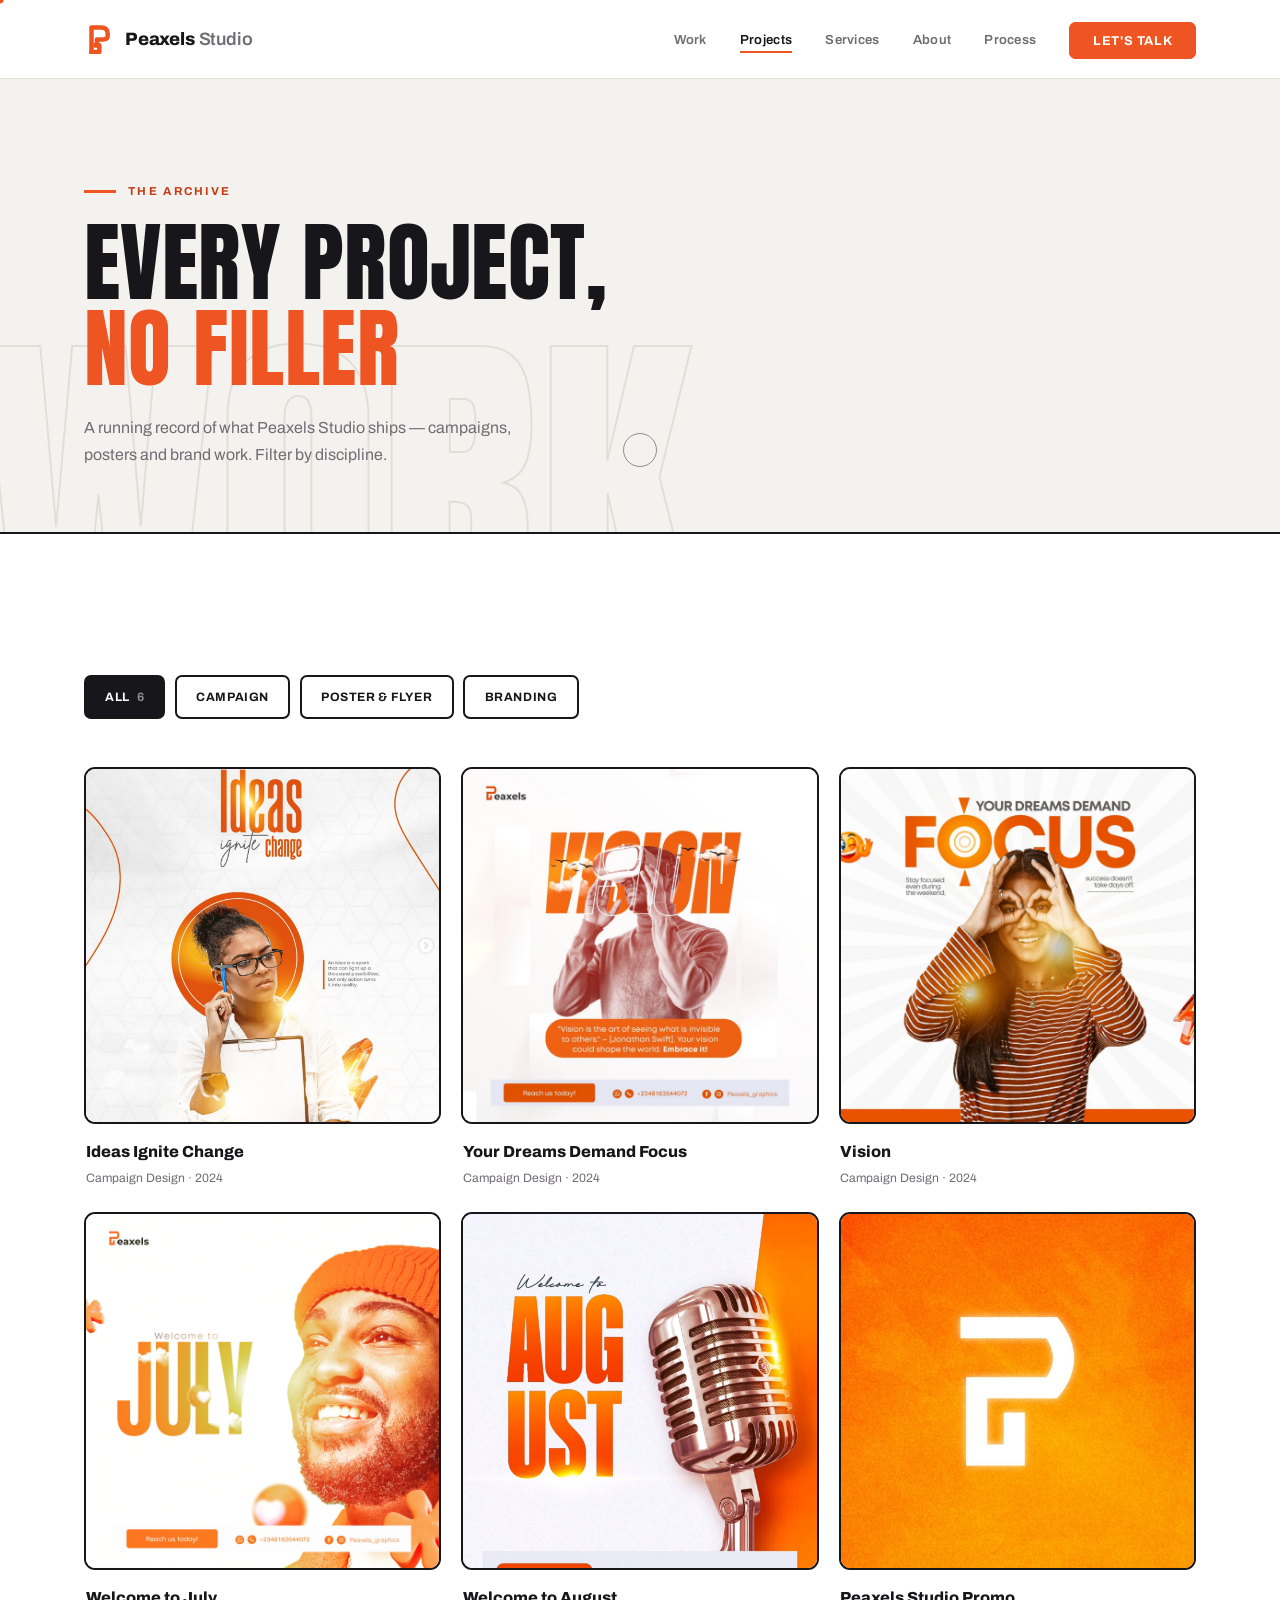
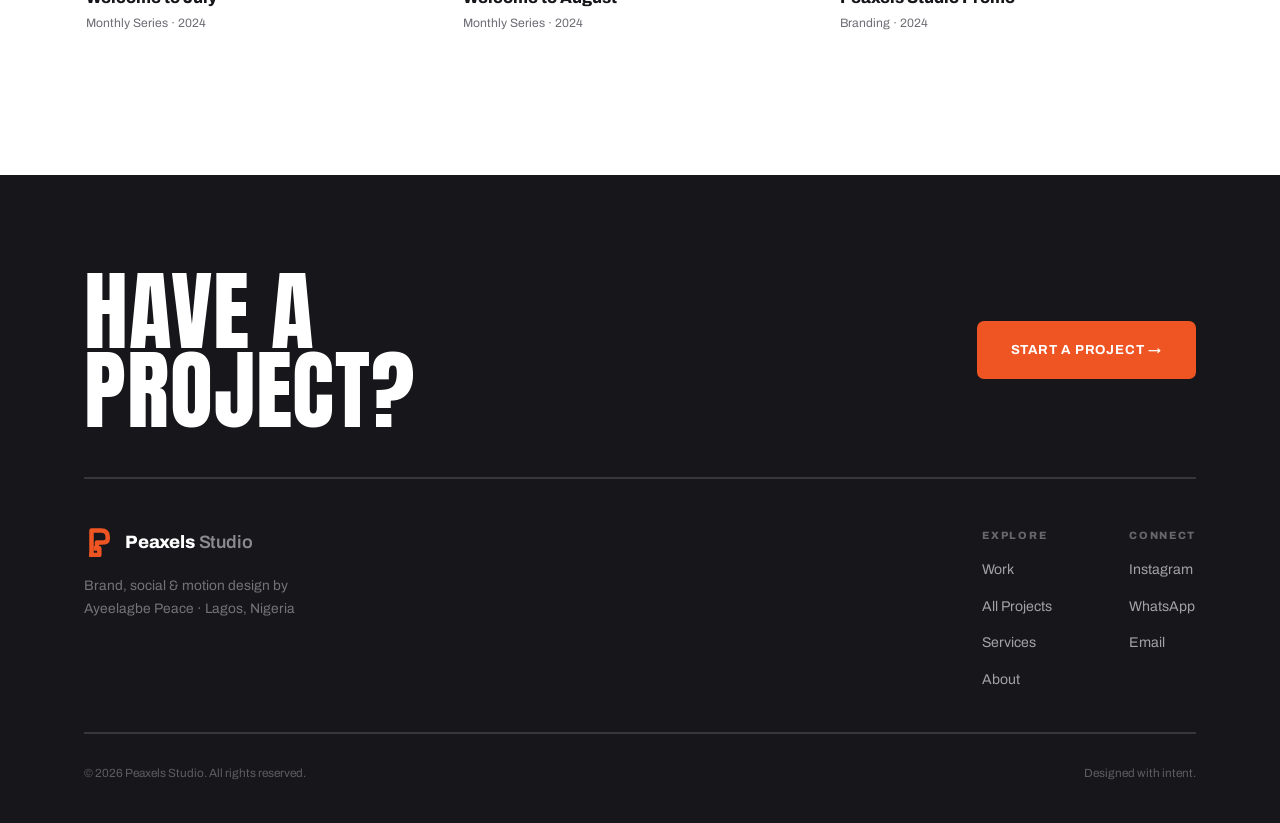
==== projects.html @ d7335223 "Remove Lumen, Monarch Barbers and Sable & Oak placeholder projects" ====
<!DOCTYPE html>
<html lang="en">
<head>
  <meta charset="UTF-8" />
  <meta name="viewport" content="width=device-width, initial-scale=1.0" />
  <title>Projects — Peaxels Studio</title>
  <meta name="description" content="The full project archive of Peaxels Studio — campaign design, posters and brand work by Ayeelagbe Peace." />
  <meta name="theme-color" content="#17161A" />
  <link rel="preconnect" href="https://fonts.googleapis.com" />
  <link rel="preconnect" href="https://fonts.gstatic.com" crossorigin />
  <link href="https://fonts.googleapis.com/css2?family=Anton&family=Archivo:wght@400;500;600;700;800;900&family=Caveat:wght@600;700&display=swap" rel="stylesheet" />
  <link rel="stylesheet" href="style.css" />
</head>
<body class="page-projects">

  <div class="cursor" id="cursor" aria-hidden="true"></div>
  <div class="cursor-ring" id="cursorRing" aria-hidden="true"></div>

  <a href="#archive" class="skip-link">Skip to content</a>

  <!-- NAV -->
  <nav class="nav solid" id="nav" role="navigation" aria-label="Main navigation">
    <div class="nav-inner">
      <a href="index.html" class="brand" aria-label="Peaxels Studio home">
        <svg class="brand-mark" viewBox="0 0 100 100" fill="none" stroke="currentColor" stroke-width="15" stroke-linecap="square" stroke-linejoin="round" aria-hidden="true">
          <path d="M25 93 L25 12 L57 12 Q79 12 79 33 L79 40 Q79 52 58 52 L43 52 L43 71"/>
          <path d="M25 93 L51 93 L51 71 L39 71"/>
        </svg>
        <span class="brand-word">Peaxels<span class="brand-word-dim">&nbsp;Studio</span></span>
      </a>
      <ul class="nav-links" role="list">
        <li><a href="index.html#work"     class="nav-link">Work</a></li>
        <li><a href="projects.html"       class="nav-link active">Projects</a></li>
        <li><a href="index.html#services" class="nav-link">Services</a></li>
        <li><a href="index.html#about"    class="nav-link">About</a></li>
        <li><a href="index.html#process"  class="nav-link">Process</a></li>
        <li><a href="index.html#contact"  class="nav-cta magnetic">Let's Talk</a></li>
      </ul>
      <button class="hamburger" id="navHamburger" aria-label="Toggle menu" aria-expanded="false">
        <span></span><span></span>
      </button>
    </div>
  </nav>

  <div class="mobile-menu" id="mobileMenu" aria-hidden="true">
    <ul role="list">
      <li><a href="index.html#work"     class="mob-link">Work</a></li>
      <li><a href="projects.html"       class="mob-link">Projects</a></li>
      <li><a href="index.html#services" class="mob-link">Services</a></li>
      <li><a href="index.html#about"    class="mob-link">About</a></li>
      <li><a href="index.html#process"  class="mob-link">Process</a></li>
      <li><a href="index.html#contact"  class="mob-link">Contact</a></li>
    </ul>
    <div class="mob-footer">
      <a href="https://instagram.com/peaxels_studio" target="_blank" rel="noopener">Instagram</a>
      <a href="https://wa.me/2348163544072" target="_blank" rel="noopener">WhatsApp</a>
      <a href="index.html#contact">Email</a>
    </div>
  </div>

  <!-- ARCHIVE HEADER -->
  <header class="arc-hero" id="archive">
    <span class="hero-watermark" aria-hidden="true">WORK</span>
    <div class="container">
      <p class="kicker reveal">The Archive</p>
      <h1 class="arc-title reveal" style="--d:.05s">Every project,<br /><span class="fill">no filler</span></h1>
      <p class="arc-lead reveal" style="--d:.12s">
        A running record of what Peaxels Studio ships — campaigns, posters and brand work.
        Filter by discipline.
      </p>
    </div>
  </header>

  <!-- FILTER + GRID -->
  <section class="section arc-section">
    <div class="container">
      <div class="filters" id="filters" role="tablist" aria-label="Filter projects">
        <button class="filter active" data-filter="all" role="tab" aria-selected="true">All <span class="fcount">6</span></button>
        <button class="filter" data-filter="campaign" role="tab" aria-selected="false">Campaign</button>
        <button class="filter" data-filter="poster" role="tab" aria-selected="false">Poster &amp; Flyer</button>
        <button class="filter" data-filter="branding" role="tab" aria-selected="false">Branding</button>
      </div>

      <div class="arc-grid" id="arcGrid">

        <article class="acard reveal" data-cat="campaign">
          <div class="acard-art">
            <img src="images/projects/ideas-ignite-change.png" alt="Ideas Ignite Change — campaign poster" loading="lazy" />
          </div>
          <div class="acard-meta"><h3>Ideas Ignite Change</h3><span>Campaign Design · 2024</span></div>
        </article>

        <article class="acard reveal" data-cat="campaign">
          <div class="acard-art">
            <img src="images/projects/focus.png" alt="Your Dreams Demand Focus — campaign poster" loading="lazy" />
          </div>
          <div class="acard-meta"><h3>Your Dreams Demand Focus</h3><span>Campaign Design · 2024</span></div>
        </article>

        <article class="acard reveal" data-cat="campaign">
          <div class="acard-art">
            <img src="images/projects/vision.png" alt="Vision — concept campaign poster" loading="lazy" />
          </div>
          <div class="acard-meta"><h3>Vision</h3><span>Campaign Design · 2024</span></div>
        </article>

        <article class="acard reveal" data-cat="poster">
          <div class="acard-art">
            <img src="images/projects/welcome-july.png" alt="Welcome to July — monthly series poster" loading="lazy" />
          </div>
          <div class="acard-meta"><h3>Welcome to July</h3><span>Monthly Series · 2024</span></div>
        </article>

        <article class="acard reveal" data-cat="poster">
          <div class="acard-art">
            <img src="images/projects/welcome-august.png" alt="Welcome to August — monthly series poster" loading="lazy" />
          </div>
          <div class="acard-meta"><h3>Welcome to August</h3><span>Monthly Series · 2024</span></div>
        </article>

        <article class="acard reveal" data-cat="branding">
          <div class="acard-art">
            <img src="images/projects/peaxels-promo.jpg" alt="Peaxels Studio brand promo graphic" loading="lazy" />
          </div>
          <div class="acard-meta"><h3>Peaxels Studio Promo</h3><span>Branding · 2024</span></div>
        </article>

      </div>

      <p class="arc-empty" id="arcEmpty" hidden>Nothing in this category yet — check back soon.</p>
    </div>
  </section>

  <!-- FOOTER -->
  <footer class="footer" role="contentinfo">
    <div class="container">
      <div class="footer-cta">
        <h2 class="footer-big">HAVE A<br />PROJECT?</h2>
        <a href="index.html#contact" class="btn-solid magnetic">Start a Project →</a>
      </div>
      <div class="footer-top">
        <div class="footer-brand">
          <a href="index.html" class="brand">
            <svg class="brand-mark" viewBox="0 0 100 100" fill="none" stroke="currentColor" stroke-width="15" stroke-linecap="square" stroke-linejoin="round" aria-hidden="true">
              <path d="M25 93 L25 12 L57 12 Q79 12 79 33 L79 40 Q79 52 58 52 L43 52 L43 71"/>
              <path d="M25 93 L51 93 L51 71 L39 71"/>
            </svg>
            <span class="brand-word">Peaxels<span class="brand-word-dim">&nbsp;Studio</span></span>
          </a>
          <p>Brand, social &amp; motion design by<br />Ayeelagbe Peace · Lagos, Nigeria</p>
        </div>
        <div class="footer-nav">
          <div class="fcol">
            <h4>Explore</h4>
            <a href="index.html#work">Work</a>
            <a href="projects.html">All Projects</a>
            <a href="index.html#services">Services</a>
            <a href="index.html#about">About</a>
          </div>
          <div class="fcol">
            <h4>Connect</h4>
            <a href="https://instagram.com/peaxels_studio" target="_blank" rel="noopener">Instagram</a>
            <a href="https://wa.me/2348163544072" target="_blank" rel="noopener">WhatsApp</a>
            <a href="mailto:hello@peaxels.studio">Email</a>
          </div>
        </div>
      </div>
      <div class="footer-bottom">
        <span>© <span id="yr">2025</span> Peaxels Studio. All rights reserved.</span>
        <span>Designed with intent.</span>
      </div>
    </div>
  </footer>

  <script src="script.js"></script>
</body>
</html>
---- style.css ----
/* ══════════════════════════════════════════════════════════
   PEAXELS STUDIO — Ayeelagbe Peace
   style.css · v3 — solid colour, zero gradients, poster energy
══════════════════════════════════════════════════════════ */

/* ── 1. TOKENS ─────────────────────────────────────────── */
:root {
  --paper:      #FFFFFF;
  --bone:       #F4F2EE;   /* warm off-white surface */
  --haze:       #E9E9F3;   /* cool pale grey, from the brand layouts */
  --line:       #E2DED7;
  --line-soft:  #EEEBE5;
  --smoke:      #6F6C74;
  --ink:        #17161A;    /* near-black */
  --ink-soft:   #2A2831;
  --paper-dim:  rgba(255,255,255,.62);

  --orange:      #EE5522;   /* primary brand */
  --orange-deep: #C63C12;   /* hover / pressed / text-on-white */
  --orange-tint: #FCE6DC;   /* solid pale tint, NOT a gradient */

  --sans:    'Archivo', system-ui, -apple-system, 'Segoe UI', sans-serif;
  --poster:  'Anton', 'Archivo', Impact, sans-serif;
  --script:  'Caveat', 'Archivo', cursive;

  --max-w:  1240px;
  --pad:    clamp(1.25rem, 5vw, 4rem);
  --nav-h:  78px;

  --r:     11px;   /* cards & panels */
  --r-sm:  7px;    /* buttons, inputs, chips */

  --ease:  cubic-bezier(.16,1,.3,1);
  --t:     .45s var(--ease);
}

/* ── 2. RESET ──────────────────────────────────────────── */
*, *::before, *::after { box-sizing: border-box; margin: 0; padding: 0; }

html {
  font-size: 16px;
  scroll-behavior: smooth;
  scroll-padding-top: var(--nav-h);
  -webkit-font-smoothing: antialiased;
  text-rendering: optimizeLegibility;
}

body {
  font-family: var(--sans);
  background: var(--paper);
  color: var(--ink);
  line-height: 1.7;
  overflow-x: hidden;
}
body.cursor-on { cursor: none; }

img { display: block; max-width: 100%; height: auto; }
a { color: inherit; text-decoration: none; }
ul, ol { list-style: none; }
button { background: none; border: none; font: inherit; color: inherit; cursor: pointer; }
body.cursor-on button, body.cursor-on a { cursor: none; }
::selection { background: var(--orange); color: #fff; }

.skip-link {
  position: fixed; top: -100px; left: 12px; z-index: 999;
  background: var(--ink); color: #fff; padding: .7rem 1.1rem;
  font-size: .8rem; font-weight: 600; border-radius: 4px;
}
.skip-link:focus { top: 12px; }

:focus-visible { outline: 2px solid var(--orange); outline-offset: 3px; }

/* ── 3. CURSOR ─────────────────────────────────────────── */
.cursor, .cursor-ring { display: none; }
body.cursor-on .cursor,
body.cursor-on .cursor-ring { display: block; }

.cursor {
  position: fixed; top: 0; left: 0;
  width: 7px; height: 7px;
  background: var(--orange);
  border-radius: 50%;
  pointer-events: none; z-index: 9999;
  transform: translate(-50%,-50%);
  transition: width .2s var(--ease), height .2s var(--ease);
}
.cursor-ring {
  position: fixed; top: 0; left: 0;
  width: 34px; height: 34px;
  border: 1.5px solid var(--ink);
  border-radius: 50%;
  pointer-events: none; z-index: 9998;
  transform: translate(-50%,-50%);
  opacity: .45;
  transition: width .35s var(--ease), height .35s var(--ease), border-color .3s, opacity .3s;
}
body.cursor-on:has(a:hover, button:hover, .magnetic:hover, .wcard:hover, .acard:hover) .cursor { width: 0; height: 0; }
body.cursor-on:has(a:hover, button:hover, .magnetic:hover, .wcard:hover, .acard:hover) .cursor-ring {
  width: 56px; height: 56px; border-color: var(--orange); opacity: 1;
}

/* ── 4. REVEAL ─────────────────────────────────────────── */
.reveal {
  opacity: 0;
  transform: translateY(30px);
  transition: opacity .7s var(--ease), transform .7s var(--ease);
  transition-delay: var(--d, 0s);
}
.reveal.visible { opacity: 1; transform: none; }

.reveal-line { display: block; overflow: hidden; }
.reveal-line > span {
  display: block;
  transform: translateY(105%);
  transition: transform .85s var(--ease);
  transition-delay: calc(var(--i,0) * .12s + .1s);
}
.reveal-line.visible > span { transform: none; }

@media (prefers-reduced-motion: reduce) {
  * { animation-duration: .001s !important; transition-duration: .001s !important; }
  .reveal { opacity: 1; transform: none; }
  .reveal-line > span { transform: none; }
}

/* ── 5. SHARED TYPE ────────────────────────────────────── */
.kicker {
  display: inline-flex; align-items: center; gap: 12px;
  font-size: .72rem; font-weight: 700;
  letter-spacing: .2em; text-transform: uppercase;
  color: var(--orange-deep);
  margin-bottom: 1.1rem;
}
.kicker::before {
  content: ''; width: 32px; height: 3px; background: var(--orange); flex-shrink: 0;
}

.section-title, .arc-title {
  font-family: var(--poster);
  font-weight: 400;
  font-size: clamp(2.4rem, 5.4vw, 4.1rem);
  line-height: .98;
  letter-spacing: .005em;
  text-transform: uppercase;
  color: var(--ink);
}
.section-title .fill, .arc-title .fill,
.hero-title .line-fill > span { color: var(--orange); }

/* ── 6. LAYOUT ─────────────────────────────────────────── */
.container { max-width: var(--max-w); margin: 0 auto; padding: 0 var(--pad); }
.section { padding: clamp(4.5rem, 11vw, 9rem) 0; }

.section-head {
  display: flex; justify-content: space-between; align-items: flex-end;
  gap: 2rem; margin-bottom: clamp(2.5rem, 5vw, 4rem);
}

/* ── 7. BUTTONS ────────────────────────────────────────── */
.btn-solid, .btn-line {
  display: inline-flex; align-items: center; gap: 10px;
  padding: 1rem 2rem;
  font-size: .82rem; font-weight: 700;
  letter-spacing: .06em; text-transform: uppercase;
  border: 2px solid var(--orange);
  border-radius: var(--r-sm);
  transition: background var(--t), color var(--t), border-color var(--t), transform .3s var(--ease);
  white-space: nowrap;
}
.btn-solid { background: var(--orange); color: #fff; }
.btn-solid:hover { background: var(--orange-deep); border-color: var(--orange-deep); transform: translateY(-3px); }
.btn-line { background: transparent; color: var(--ink); border-color: var(--ink); }
.btn-line:hover { background: var(--ink); color: #fff; transform: translateY(-3px); }
.btn-full { width: 100%; justify-content: center; }

/* ── 8. NAV ────────────────────────────────────────────── */
.nav {
  position: fixed; inset: 0 0 auto 0;
  height: var(--nav-h); z-index: 100;
  transition: background .35s, box-shadow .35s, transform .4s var(--ease);
}
.nav.solid { background: var(--paper); box-shadow: 0 1px 0 var(--line); }
.nav.hidden { transform: translateY(-100%); }

.nav-inner {
  display: flex; align-items: center; justify-content: space-between;
  height: 100%; max-width: var(--max-w); margin: 0 auto; padding: 0 var(--pad);
}

.brand { display: inline-flex; align-items: center; gap: 11px; color: var(--ink); }
.brand-mark { width: 30px; height: 30px; color: var(--orange); flex-shrink: 0; }
.brand-word {
  font-family: var(--sans); font-weight: 800;
  font-size: 1.12rem; letter-spacing: -.01em;
}
.brand-word-dim { color: var(--smoke); font-weight: 600; }

.nav-links { display: flex; align-items: center; gap: clamp(1.4rem, 2.6vw, 2.4rem); }
.nav-link {
  font-size: .82rem; font-weight: 600; letter-spacing: .02em;
  color: var(--smoke); position: relative; transition: color .3s;
}
.nav-link::after {
  content: ''; position: absolute; left: 0; bottom: -6px;
  width: 0; height: 2px; background: var(--orange); transition: width .35s var(--ease);
}
.nav-link:hover, .nav-link.active { color: var(--ink); }
.nav-link:hover::after, .nav-link.active::after { width: 100%; }

.nav-cta {
  padding: .62rem 1.35rem;
  background: var(--orange); color: #fff;
  font-size: .8rem; font-weight: 700; letter-spacing: .05em; text-transform: uppercase;
  border: 2px solid var(--orange); border-radius: var(--r-sm);
  transition: background .3s, transform .3s;
}
.nav-cta:hover { background: var(--orange-deep); border-color: var(--orange-deep); transform: translateY(-2px); }

.hamburger {
  display: none; flex-direction: column; gap: 6px;
  width: 34px; height: 34px; justify-content: center; align-items: flex-end;
}
.hamburger span { display: block; width: 26px; height: 2px; background: var(--ink); transition: transform .4s var(--ease), opacity .3s, width .3s; }
.hamburger.open span:first-child { transform: translateY(4px) rotate(45deg); }
.hamburger.open span:last-child  { transform: translateY(-4px) rotate(-45deg); }

/* ── 9. MOBILE MENU ────────────────────────────────────── */
.mobile-menu {
  position: fixed; inset: 0; z-index: 99;
  background: var(--ink); color: #fff;
  display: flex; flex-direction: column; justify-content: center;
  padding: var(--pad);
  transform: translateX(100%);
  transition: transform .5s var(--ease);
}
.mobile-menu.open { transform: none; }
.mob-link {
  display: block;
  font-family: var(--poster); text-transform: uppercase;
  font-size: clamp(2.2rem, 9vw, 3.6rem); line-height: 1.28;
  color: rgba(255,255,255,.82); transition: color .3s, padding-left .3s;
}
.mob-link:hover { color: var(--orange); padding-left: 12px; }
.mob-footer { margin-top: 2.5rem; display: flex; gap: 1.8rem; flex-wrap: wrap; }
.mob-footer a {
  font-size: .74rem; letter-spacing: .14em; text-transform: uppercase;
  color: rgba(255,255,255,.4); transition: color .3s;
}
.mob-footer a:hover { color: var(--orange); }

/* ── 10. HERO ──────────────────────────────────────────── */
.hero {
  position: relative;
  min-height: 100svh;
  display: grid; grid-template-columns: 1.05fr .95fr;
  align-items: center; gap: clamp(2rem, 5vw, 5rem);
  max-width: var(--max-w); margin: 0 auto;
  padding: calc(var(--nav-h) + 3rem) var(--pad) 4rem;
  overflow: hidden;
}
.hero-watermark {
  position: absolute; left: -.06em; bottom: -.22em;
  font-family: var(--poster); text-transform: uppercase;
  font-size: clamp(9rem, 26vw, 22rem); line-height: .8;
  color: transparent;
  -webkit-text-stroke: 2px var(--line);
  pointer-events: none; z-index: 0; user-select: none;
}
.hero-side {
  position: absolute; right: calc(var(--pad) * .35); top: 50%;
  writing-mode: vertical-rl;
  transform: translateY(-50%);
  font-size: .68rem; font-weight: 700; letter-spacing: .32em;
  color: var(--smoke); text-transform: uppercase;
  z-index: 2;
}
.hero-left { position: relative; z-index: 2; display: flex; flex-direction: column; gap: 1.5rem; }

.hero-hi {
  font-size: .82rem; font-weight: 700; letter-spacing: .16em; text-transform: uppercase;
  color: var(--smoke); display: flex; align-items: baseline; gap: 10px;
}
.hi-script {
  font-family: var(--script); font-size: 1.5rem; font-weight: 700;
  letter-spacing: 0; text-transform: none; color: var(--orange);
}

.hero-title {
  font-family: var(--poster); font-weight: 400;
  font-size: clamp(3rem, 8.4vw, 6.4rem);
  line-height: .92; letter-spacing: .01em; text-transform: uppercase;
  color: var(--ink);
}
.hero-title .line { display: block; }

.hero-desc {
  font-size: clamp(1rem, 1.4vw, 1.12rem);
  line-height: 1.7; color: var(--smoke); max-width: 430px;
}
.hero-desc strong { color: var(--ink); font-weight: 700; }

.hero-btns { display: flex; gap: 1rem; flex-wrap: wrap; }

.hero-stats {
  display: flex; align-items: center; gap: clamp(1.2rem, 3vw, 2.2rem);
  padding-top: 1.4rem; border-top: 2px solid var(--ink);
}
.hstat { display: flex; flex-direction: column; gap: 4px; }
.hstat strong {
  font-family: var(--poster); font-weight: 400;
  font-size: clamp(1.9rem, 3.4vw, 2.6rem); line-height: 1; color: var(--ink);
}
.hstat span { font-size: .72rem; font-weight: 600; letter-spacing: .04em; color: var(--smoke); text-transform: uppercase; }
.hstat-div { width: 2px; height: 40px; background: var(--line); }

.hero-right { position: relative; z-index: 2; display: flex; justify-content: center; }
.hero-photo-wrap { position: relative; width: min(430px, 100%); }
.hero-block {
  position: absolute; inset: -1.4rem -1.4rem auto auto;
  width: 78%; aspect-ratio: 1;
  background: var(--orange);
  border-radius: var(--r);
  z-index: 0;
}
.hero-photo {
  position: relative; z-index: 1;
  width: 100%; aspect-ratio: 4/5; object-fit: cover; object-position: center 15%;
  border: 2px solid var(--ink);
  border-radius: var(--r);
  filter: grayscale(100%) contrast(1.05);
  transition: filter .5s var(--ease);
}
.hero-photo-wrap:hover .hero-photo { filter: grayscale(0%); }
.hero-tag {
  position: absolute; z-index: 2; left: -1.6rem; bottom: 2.2rem;
  display: flex; align-items: center; gap: 9px;
  background: var(--paper); color: var(--ink);
  padding: .7rem 1.1rem; font-size: .78rem; font-weight: 700;
  border: 2px solid var(--ink); border-left: 5px solid var(--orange);
  border-radius: var(--r-sm);
}
.pulse-dot { width: 8px; height: 8px; border-radius: 50%; background: var(--orange); animation: pulse 2s ease-in-out infinite; }
@keyframes pulse {
  0%,100% { box-shadow: 0 0 0 0 rgba(238,85,34,.45); }
  50%     { box-shadow: 0 0 0 7px rgba(238,85,34,0); }
}
.hero-loc {
  position: absolute; z-index: 2; right: -1rem; top: 1.6rem;
  display: flex; gap: 6px;
  background: var(--ink); color: #fff;
  padding: .5rem .9rem; font-size: .64rem; font-weight: 800; letter-spacing: .18em;
  border-radius: var(--r-sm);
}
.hero-loc span { color: var(--orange); }

/* ── 11. MARQUEE ───────────────────────────────────────── */
.marquee {
  position: relative;
  background: var(--ink);
  border-block: 2px solid var(--orange);
  overflow: hidden;
}
.marquee-label {
  position: absolute; left: 0; top: 0; bottom: 0; z-index: 3;
  display: flex; align-items: center; gap: 9px;
  padding: 0 clamp(1rem, 3vw, 1.9rem);
  background: var(--orange); color: #fff;
  font-weight: 800; font-size: .68rem; letter-spacing: .24em; text-transform: uppercase;
  white-space: nowrap;
}
.marquee-label svg { width: 15px; height: 15px; }
.marquee-viewport { overflow: hidden; padding: clamp(1.35rem, 3.4vw, 2rem) 0; }
.marquee-track {
  display: inline-flex; align-items: center; gap: clamp(1.4rem, 3vw, 2.7rem);
  white-space: nowrap;
  font-family: var(--poster); text-transform: uppercase;
  font-size: clamp(1.4rem, 3.4vw, 2.35rem);
  letter-spacing: .03em; line-height: 1;
  color: #fff;
  animation: marquee 40s linear infinite;
  will-change: transform;
}
.marquee:hover .marquee-track { animation-play-state: paused; }
.mq-item { flex-shrink: 0; }
.mq-outline {
  color: transparent;
  -webkit-text-stroke: 1.4px rgba(255, 255, 255, .48);
}
.mq-star {
  flex-shrink: 0;
  width: .62em; height: .62em;
  color: var(--orange);
  animation: mq-spin 7s linear infinite;
}
.marquee:hover .mq-star { animation-play-state: paused; }
@keyframes mq-spin { to { transform: rotate(1turn); } }
@keyframes marquee { from { transform: translateX(0); } to { transform: translateX(-50%); } }
@media (max-width: 680px) {
  .marquee-label { display: none; }
}
@media (prefers-reduced-motion: reduce) {
  .marquee-track, .mq-star { animation: none; }
}

/* ── 12. WORK ──────────────────────────────────────────── */
.work { background: var(--bone); }

.work-grid {
  display: grid; grid-template-columns: repeat(3, 1fr); gap: 1.25rem;
}
.wcard { position: relative; cursor: pointer; }
.wcard-wide { grid-column: span 2; }

.wcard-art, .acard-art {
  position: relative; overflow: hidden;
  aspect-ratio: 1/1;
  border: 2px solid var(--ink);
  border-radius: var(--r);
  display: flex; flex-direction: column; align-items: center; justify-content: center;
  gap: .5rem; text-align: center; padding: 1.5rem;
  transition: transform .6s var(--ease);
}
.wcard-art > img, .acard-art > img {
  position: absolute; inset: 0;
  width: 100%; height: 100%;
  object-fit: cover; object-position: center;
  padding: 0;
}
.wcard:hover .wcard-art { transform: scale(1.015); }

.wcard-veil {
  position: absolute; inset: 0; z-index: 3;
  background: var(--ink);
  border-radius: var(--r);
  display: flex; flex-direction: column; justify-content: flex-end;
  padding: 2rem;
  opacity: 0; transition: opacity .4s var(--ease);
}
.wcard:hover .wcard-veil { opacity: 1; }
.wcard-veil > * { transform: translateY(14px); transition: transform .4s var(--ease); }
.wcard:hover .wcard-veil > * { transform: none; }
.wcard-tag { font-size: .64rem; font-weight: 800; letter-spacing: .16em; text-transform: uppercase; color: var(--orange); margin-bottom: .5rem; }
.wcard-veil h3 { font-family: var(--poster); font-weight: 400; font-size: 1.7rem; text-transform: uppercase; color: #fff; margin-bottom: .4rem; }
.wcard-veil p { font-size: .86rem; color: rgba(255,255,255,.62); margin-bottom: 1.1rem; max-width: 34ch; }
.wcard-cta { font-size: .78rem; font-weight: 700; letter-spacing: .05em; text-transform: uppercase; color: var(--orange); }

.wcard-meta { padding: 1rem .1rem 0; }
.wcard-meta h3 { font-family: var(--sans); font-weight: 800; font-size: 1.02rem; }
.wcard-meta span { display: block; margin-top: 2px; font-size: .78rem; color: var(--smoke); }

/* ── Poster-art compositions (all solid fills) ─────────── */
.pa-kick { font-size: .62rem; font-weight: 800; letter-spacing: .22em; text-transform: uppercase; color: var(--orange); }
.pa-word {
  font-family: var(--poster); font-weight: 400; text-transform: uppercase;
  font-size: clamp(2.6rem, 7vw, 5rem); line-height: .9; letter-spacing: .02em; color: var(--ink);
}
.pa-word.sm { font-size: clamp(2.2rem, 6vw, 4rem); }
.pa-word.big { font-size: clamp(3rem, 8vw, 5.6rem); }
.pa-rule { width: 64px; height: 4px; background: var(--orange); }
.pa-rule.light { background: #fff; }
.pa-sub { font-size: .6rem; font-weight: 700; letter-spacing: .3em; text-transform: uppercase; color: var(--smoke); }
.pa-sub.light { color: rgba(255,255,255,.66); }
.pa-mono { font-family: var(--poster); font-size: clamp(3.4rem, 9vw, 6rem); line-height: .85; color: var(--orange); }
.pa-mono.light { color: #fff; }
.pa-wordmark { font-family: var(--sans); font-weight: 800; font-size: clamp(1.1rem,2.6vw,1.6rem); letter-spacing: .42em; color: var(--ink); }
.pa-wordmark.light { color: #fff; }
.pa-script { font-family: var(--script); font-weight: 700; font-size: 1.7rem; color: var(--orange); }

.pa-1  { background: var(--haze); }
.pa-2  { background: var(--bone); }
.pa-3  { background: var(--ink); }
.pa-3 .pa-word.sm { color: #fff; }
.pa-4  { background: var(--orange); }
.pa-4 .pa-word { color: #fff; }
.pa-4 .pa-kick { color: var(--ink); }
.pa-5  { background: var(--paper); }
.pa-6  { background: var(--ink); }
.pa-7  { background: var(--orange); }
.pa-7 .pa-word.big { color: #fff; }
.pa-8  { background: var(--haze); }
.pa-9  { background: var(--ink); }
.pa-9 .pa-word.sm { color: #fff; }
.pa-10 { background: var(--orange); }
.pa-11 { background: var(--ink); }
.pa-11 .pa-word { color: #fff; }
.pa-12 { background: var(--bone); }

/* ── 13. SERVICES — capabilities index ─────────────────── */
.services { background: var(--paper); }
.svc-list { border-top: 2px solid var(--ink); }

.svc-row {
  position: relative;
  display: grid;
  grid-template-columns: 3.5rem minmax(0, 1.15fr) minmax(0, 1fr) 2.4rem;
  align-items: center;
  column-gap: clamp(1rem, 3vw, 2.5rem); row-gap: .5rem;
  padding: clamp(1.6rem, 3.4vw, 2.6rem) clamp(.75rem, 2vw, 1.4rem);
  border-bottom: 2px solid var(--ink);
  border-radius: var(--r-sm);
  color: var(--ink);
  transition: background .4s var(--ease), color .4s var(--ease), padding-left .4s var(--ease);
}
.svc-row:hover { background: var(--ink); color: #fff; padding-left: clamp(1.4rem, 3vw, 2.4rem); }

.svc-row-num {
  font-family: var(--poster); font-size: 1.05rem;
  color: var(--smoke); transition: color .4s;
}
.svc-row:hover .svc-row-num { color: var(--orange); }

.svc-row-name {
  font-family: var(--poster); font-weight: 400; text-transform: uppercase;
  font-size: clamp(1.5rem, 3.6vw, 2.5rem); line-height: 1; letter-spacing: .01em;
  transition: color .4s;
}
.svc-row:hover .svc-row-name { color: var(--orange); }

.svc-row-desc { font-size: .9rem; line-height: 1.6; color: var(--smoke); transition: color .4s; }
.svc-row:hover .svc-row-desc { color: rgba(255,255,255,.7); }

.svc-row-tags {
  grid-column: 2 / 4;
  font-size: .68rem; font-weight: 700; letter-spacing: .12em; text-transform: uppercase;
  color: var(--orange-deep); transition: color .4s;
}
.svc-row:hover .svc-row-tags { color: var(--orange); }

.svc-row-arw {
  width: 22px; height: 22px; justify-self: end;
  grid-column: 4; grid-row: 1 / 3;
  color: var(--line);
  transition: color .4s var(--ease), transform .4s var(--ease);
}
.svc-row:hover .svc-row-arw { color: #fff; transform: translate(4px, -4px); }

/* ── 14. ABOUT ─────────────────────────────────────────── */
.about { background: var(--haze); }
.about-grid { display: grid; grid-template-columns: .85fr 1.15fr; gap: clamp(2.5rem, 6vw, 6rem); align-items: center; }
.about-media { position: relative; width: min(420px, 100%); }
.about-frame { position: relative; z-index: 1; border: 2px solid var(--ink); border-radius: var(--r); overflow: hidden; }
.about-frame img { width: 100%; aspect-ratio: 4/5; object-fit: cover; object-position: center 15%; filter: grayscale(100%); transition: filter .5s var(--ease); }
.about-media:hover .about-frame img { filter: grayscale(0%); }
.about-block { position: absolute; z-index: 0; inset: auto auto -1.4rem -1.4rem; width: 62%; aspect-ratio: 1; background: var(--orange); border-radius: var(--r); transition: transform .5s var(--ease); }
.about-media:hover .about-block { transform: translate(-10px, 10px); }

.about-text { display: flex; flex-direction: column; gap: 1.4rem; }
.about-body { display: flex; flex-direction: column; gap: 1rem; }
.about-body p { font-size: 1rem; color: var(--ink-soft); }
.about-body strong { font-weight: 800; }
.tools { display: flex; flex-wrap: wrap; gap: .5rem; }
.tools span {
  font-size: .76rem; font-weight: 700; letter-spacing: .04em;
  padding: .4rem .9rem; border: 2px solid var(--ink); border-radius: var(--r-sm); color: var(--ink);
  transition: background .3s, color .3s;
}
.tools span:hover { background: var(--ink); color: #fff; }

/* ── 15. PROCESS — progress track ─────────────────────── */
.process { background: var(--ink); color: #fff; }
.process .kicker { color: var(--orange); }
.process .section-title { color: #fff; }

.proc-flow {
  display: grid; grid-template-columns: repeat(4, 1fr);
  gap: clamp(1.5rem, 3vw, 2.75rem);
  margin-top: clamp(3rem, 6vw, 5rem);
}
.proc-node {
  position: relative;
  padding-top: 2.6rem;
  border-top: 3px solid rgba(255, 255, 255, .16);
  transition: border-color .4s var(--ease);
}
.proc-node::before {
  content: '';
  position: absolute; top: -8px; left: 0;
  width: 14px; height: 14px;
  background: rgba(255, 255, 255, .3);
  border-radius: 50%;
  transition: background .4s var(--ease), transform .4s var(--ease);
}
.proc-node:hover { border-top-color: var(--orange); }
.proc-node:hover::before { background: var(--orange); transform: scale(1.25); }

.proc-node-num {
  display: block;
  font-family: var(--poster); font-weight: 400;
  font-size: clamp(2.8rem, 6vw, 4.6rem); line-height: 1;
  color: transparent;
  -webkit-text-stroke: 2px rgba(255, 255, 255, .28);
  margin-bottom: 1.1rem;
  transition: -webkit-text-stroke-color .4s var(--ease);
}
.proc-node:hover .proc-node-num { -webkit-text-stroke-color: var(--orange); }

.proc-node h3 { font-family: var(--sans); font-weight: 800; font-size: 1.22rem; margin-bottom: .6rem; }
.proc-node p { font-size: .86rem; line-height: 1.65; color: rgba(255, 255, 255, .5); }

/* ── 16. TESTIMONIALS — chat wall ─────────────────────── */
.testi { background: var(--bone); }

.testi-wall {
  display: grid;
  grid-template-columns: repeat(4, 1fr);
  gap: clamp(1rem, 2vw, 1.5rem);
  margin-top: clamp(2.5rem, 5vw, 3.5rem);
}
.bubble {
  display: flex; flex-direction: column;
  background: var(--paper);
  border: 2px solid var(--ink);
  border-radius: var(--r) var(--r) var(--r) 4px;
  padding: clamp(1.25rem, 2.4vw, 1.7rem);
  transition: transform .4s var(--ease), border-color .4s;
}
.bubble:nth-child(even) { border-radius: var(--r) var(--r) 4px var(--r); }

.bubble p {
  flex: 1;
  font-size: .95rem; line-height: 1.55; color: var(--ink);
}
.bubble p::before { content: '“'; color: var(--orange); }
.bubble p::after  { content: '”'; color: var(--orange); }

.bubble figcaption {
  display: flex; align-items: center; gap: .7rem;
  margin-top: 1.3rem; padding-top: 1rem;
  border-top: 2px solid var(--line);
}
.bubble-av {
  flex-shrink: 0;
  width: 40px; height: 40px;
  display: grid; place-items: center;
  background: var(--ink); color: #fff;
  border-radius: var(--r-sm);
  font-weight: 800; font-size: .78rem; letter-spacing: .03em;
}
.bubble-id { display: flex; flex-direction: column; gap: 1px; min-width: 0; }
.bubble-id strong { font-weight: 800; font-size: .88rem; color: var(--ink); }
.bubble-id span { font-size: .74rem; color: var(--smoke); }

.bubble:hover { transform: translateY(-10px) rotate(-1.6deg); border-color: var(--orange); }
.bubble:nth-child(even):hover { transform: translateY(-10px) rotate(1.6deg); }
.bubble:nth-child(3n):hover { transform: translateY(-10px) rotate(1.1deg) translateX(5px); }

/* ── 17. CONTACT ───────────────────────────────────────── */
.contact { background: var(--bone); }
.contact-grid { display: grid; grid-template-columns: 1fr 1.1fr; gap: clamp(2.5rem, 6vw, 6rem); align-items: start; }
.contact-left { display: flex; flex-direction: column; gap: 1.5rem; }
.contact-sub { font-size: 1rem; color: var(--smoke); }
.cinfo { display: flex; flex-direction: column; border-top: 2px solid var(--ink); }
.cinfo-row {
  display: flex; flex-direction: column; gap: 3px;
  padding: 1rem 0; border-bottom: 2px solid var(--line);
  transition: padding-left .3s var(--ease);
}
a.cinfo-row:hover { padding-left: 12px; }
.cinfo-label { font-size: .66rem; font-weight: 800; letter-spacing: .14em; text-transform: uppercase; color: var(--orange-deep); }
.cinfo-row span:not(.cinfo-label) { font-size: .98rem; color: var(--ink); font-weight: 600; }

.contact-right { background: var(--paper); border: 2px solid var(--ink); border-radius: var(--r); padding: clamp(1.8rem, 4vw, 2.8rem); }
.cform { display: flex; flex-direction: column; gap: 1.1rem; }
.cfg { position: relative; }
.cinput {
  width: 100%; background: var(--bone);
  border: 2px solid var(--line); border-radius: var(--r-sm);
  padding: 1.5rem 1rem .55rem;
  font-family: var(--sans); font-size: .95rem; color: var(--ink);
  outline: none; appearance: none;
  transition: border-color .3s;
}
.cinput:focus { border-color: var(--orange); }
.cfg label {
  position: absolute; left: 1rem; top: 50%; transform: translateY(-50%);
  font-size: .9rem; color: var(--smoke); pointer-events: none;
  transition: top .22s var(--ease), font-size .22s, color .22s;
}
.cinput:focus ~ label,
.cinput:not(:placeholder-shown) ~ label,
.lbl-up {
  top: .5rem; transform: none;
  font-size: .62rem; font-weight: 800; letter-spacing: .1em; text-transform: uppercase;
  color: var(--orange-deep);
}
.ctarea { min-height: 130px; resize: vertical; padding-top: 1.6rem; }
.ctarea ~ label { top: 1.4rem; transform: none; }
.ctarea:focus ~ label, .ctarea:not(:placeholder-shown) ~ label { top: .5rem; }
.cselect { cursor: pointer; padding-top: 1.6rem; }
.form-msg { font-size: .86rem; font-weight: 600; color: var(--orange-deep); text-align: center; min-height: 1.2em; }

/* ── 18. FOOTER ────────────────────────────────────────── */
.footer { background: var(--ink); color: #fff; padding: clamp(3.5rem, 8vw, 6rem) 0 2.5rem; }
.footer-cta {
  display: flex; justify-content: space-between; align-items: center; gap: 2rem; flex-wrap: wrap;
  padding-bottom: 3rem; margin-bottom: 3rem; border-bottom: 2px solid rgba(255,255,255,.14);
}
.footer-big {
  font-family: var(--poster); font-weight: 400; text-transform: uppercase;
  font-size: clamp(2.6rem, 8vw, 5.5rem); line-height: .9; letter-spacing: .01em;
}
.footer-top { display: flex; justify-content: space-between; gap: 3rem; flex-wrap: wrap; padding-bottom: 2.5rem; border-bottom: 2px solid rgba(255,255,255,.14); margin-bottom: 1.8rem; }
.footer-brand { display: flex; flex-direction: column; gap: 1rem; }
.footer-brand .brand { color: #fff; }
.footer-brand .brand-word-dim { color: rgba(255,255,255,.5); }
.footer-brand p { font-size: .86rem; color: rgba(255,255,255,.4); }
.footer-nav { display: flex; gap: clamp(2rem, 6vw, 5rem); }
.fcol { display: flex; flex-direction: column; gap: .8rem; }
.fcol h4 { font-size: .66rem; font-weight: 800; letter-spacing: .16em; text-transform: uppercase; color: rgba(255,255,255,.35); }
.fcol a { font-size: .88rem; color: rgba(255,255,255,.6); transition: color .3s; }
.fcol a:hover { color: var(--orange); }
.footer-bottom { display: flex; justify-content: space-between; flex-wrap: wrap; gap: .5rem; font-size: .74rem; color: rgba(255,255,255,.3); }

/* ── 19. PROJECTS PAGE ─────────────────────────────────── */
.arc-hero {
  position: relative; overflow: hidden;
  padding: calc(var(--nav-h) + clamp(3rem, 8vw, 6rem)) 0 clamp(2.5rem, 6vw, 4rem);
  background: var(--bone);
  border-bottom: 2px solid var(--ink);
}
.arc-hero .hero-watermark { bottom: -.28em; }
.arc-hero .container { position: relative; z-index: 2; }
.arc-title { font-size: clamp(2.6rem, 8vw, 5.5rem); }
.arc-lead { margin-top: 1.4rem; max-width: 480px; font-size: 1rem; color: var(--smoke); }

.arc-section { background: var(--paper); }
.filters { display: flex; flex-wrap: wrap; gap: .6rem; margin-bottom: clamp(2rem, 4vw, 3rem); }
.filter {
  padding: .6rem 1.2rem;
  font-size: .76rem; font-weight: 700; letter-spacing: .05em; text-transform: uppercase;
  border: 2px solid var(--ink); border-radius: var(--r-sm); color: var(--ink);
  transition: background .3s, color .3s;
}
.filter:hover { background: var(--bone); }
.filter.active { background: var(--ink); color: #fff; }
.fcount { opacity: .5; margin-left: 4px; }

.arc-grid { display: grid; grid-template-columns: repeat(3, 1fr); gap: 1.5rem 1.25rem; }
.acard { cursor: pointer; transition: opacity .4s var(--ease), transform .4s var(--ease); }
.acard.hide { display: none; }
.acard.fade { opacity: 0; transform: translateY(12px); }
.acard-art { aspect-ratio: 1/1; transition: transform .5s var(--ease); }
.acard:hover .acard-art { transform: translateY(-6px); }
.acard-meta { padding: .9rem .1rem 0; }
.acard-meta h3 { font-family: var(--sans); font-weight: 800; font-size: 1rem; }
.acard-meta span { display: block; margin-top: 2px; font-size: .76rem; color: var(--smoke); }
.arc-empty { text-align: center; padding: 4rem 0; color: var(--smoke); font-weight: 600; }

/* ── 20. RESPONSIVE ────────────────────────────────────── */
@media (max-width: 1080px) {
  .hero { grid-template-columns: 1fr; min-height: auto; gap: 3rem; padding-top: calc(var(--nav-h) + 2.5rem); }
  .hero-right { order: -1; justify-content: flex-start; }
  .hero-side { display: none; }
  .hero-photo-wrap { width: min(380px, 100%); }
  .about-grid { grid-template-columns: 1fr; }
  .about-media { width: min(400px, 100%); }
  .proc-flow { grid-template-columns: repeat(2, 1fr); }
  .testi-wall { grid-template-columns: repeat(2, 1fr); }
  .contact-grid { grid-template-columns: 1fr; }
  .work-grid { grid-template-columns: repeat(2, 1fr); }
  .wcard-wide { grid-column: span 2; }
  .arc-grid { grid-template-columns: repeat(2, 1fr); }
}

@media (max-width: 860px) {
  .svc-row {
    grid-template-columns: 2.75rem 1fr 1.75rem;
    row-gap: .65rem;
  }
  .svc-row-name { grid-column: 2; }
  .svc-row-desc { grid-column: 2 / 4; }
  .svc-row-tags { grid-column: 2 / 4; }
  .svc-row-arw { grid-column: 3; grid-row: 1 / 4; }
}

@media (max-width: 760px) {
  :root { --nav-h: 64px; }
  .nav-links { display: none; }
  .hamburger { display: flex; }
  .hero-title { font-size: clamp(2.8rem, 13vw, 4.5rem); }
  .hero-watermark { font-size: 40vw; }
  .hero-tag { left: 0; }
  .work-grid { grid-template-columns: 1fr; }
  .wcard-wide { grid-column: span 1; }
  .wcard-art, .wcard-wide .wcard-art { aspect-ratio: 1/1; }
  .proc-flow { grid-template-columns: 1fr; gap: 0; }
  .proc-node { padding: 0 0 2.4rem 1.75rem; border-top: none; border-left: 3px solid rgba(255,255,255,.16); }
  .proc-node:last-child { padding-bottom: 0; }
  .proc-node::before { top: 0; left: -8px; }
  .proc-node:hover { border-top-color: transparent; border-left-color: var(--orange); }
  .testi-wall { grid-template-columns: 1fr; }
  .bubble:hover, .bubble:nth-child(even):hover, .bubble:nth-child(3n):hover { transform: translateY(-6px); }
  .arc-grid { grid-template-columns: 1fr; }
  .section-head { flex-direction: column; align-items: flex-start; gap: 1.5rem; }
  .footer-bottom { flex-direction: column; text-align: center; }
}

@media (max-width: 480px) {
  .hero-btns { flex-direction: column; }
  .hero-btns a { width: 100%; justify-content: center; }
  .hero-stats { gap: 1rem; }
  .hstat-div { height: 32px; }
}

/* ── 21. SCROLLBAR ─────────────────────────────────────── */
::-webkit-scrollbar { width: 6px; }
::-webkit-scrollbar-track { background: var(--bone); }
::-webkit-scrollbar-thumb { background: var(--ink); }
::-webkit-scrollbar-thumb:hover { background: var(--orange); }
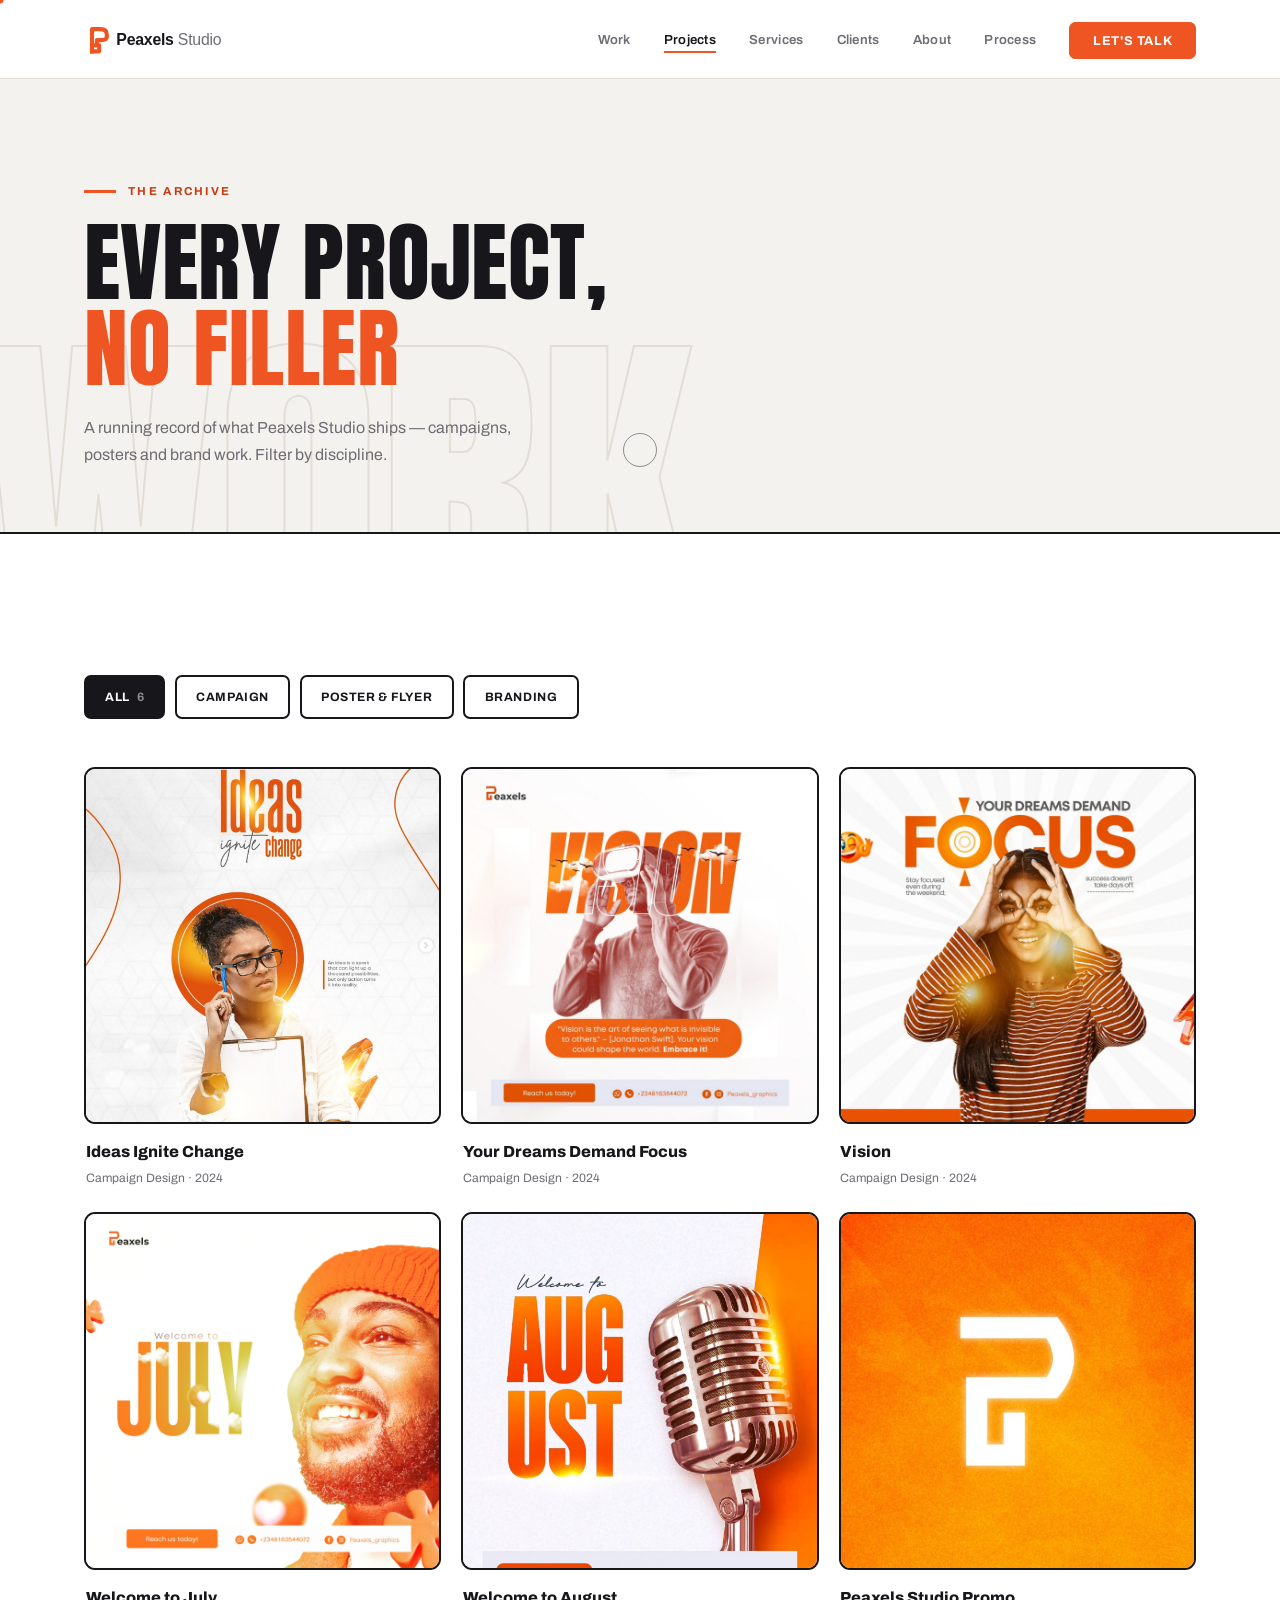
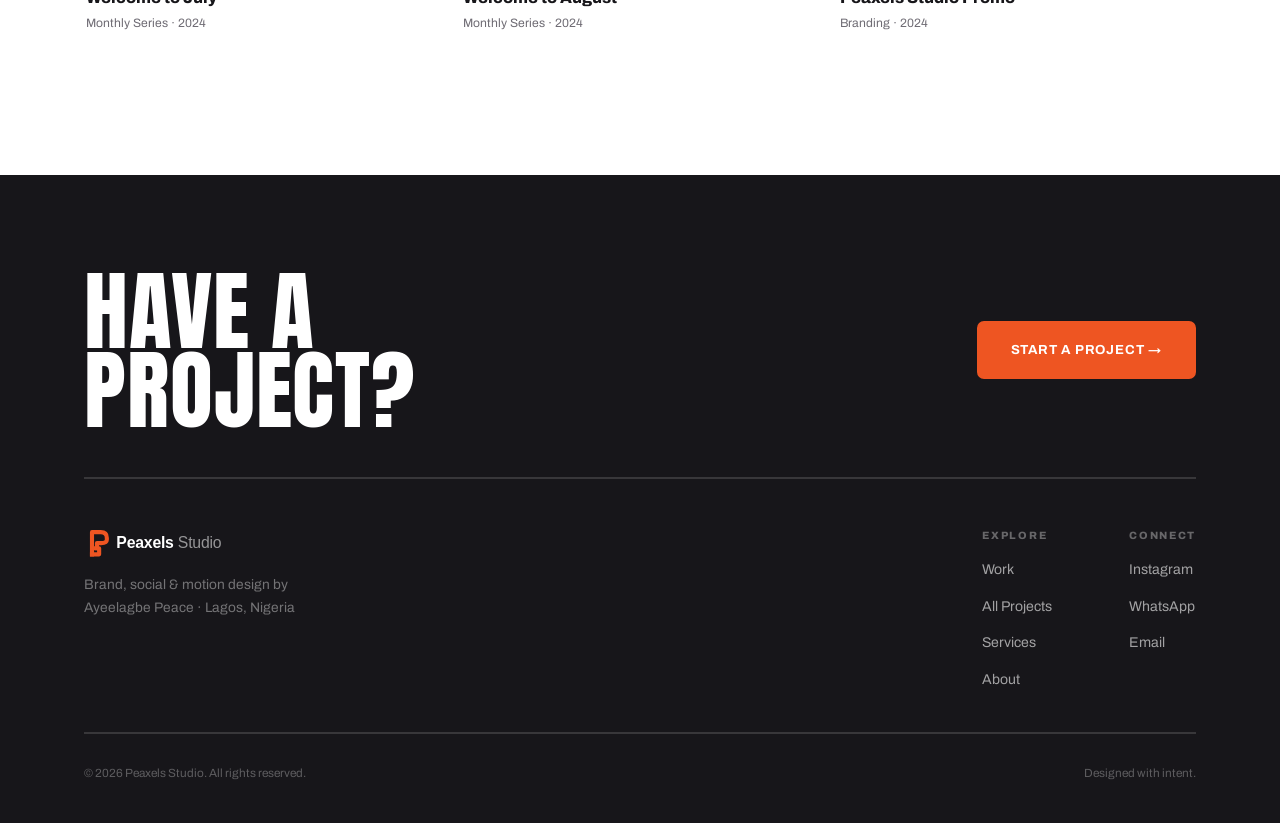
==== commit 8ae17df8: "Swap in Peaxels wordmark logo; rebuild Clients as animated brand wall" ====
--- a/projects.html
+++ b/projects.html
@@ -22,16 +22,13 @@
   <nav class="nav solid" id="nav" role="navigation" aria-label="Main navigation">
     <div class="nav-inner">
       <a href="index.html" class="brand" aria-label="Peaxels Studio home">
-        <svg class="brand-mark" viewBox="0 0 100 100" fill="none" stroke="currentColor" stroke-width="15" stroke-linecap="square" stroke-linejoin="round" aria-hidden="true">
-          <path d="M25 93 L25 12 L57 12 Q79 12 79 33 L79 40 Q79 52 58 52 L43 52 L43 71"/>
-          <path d="M25 93 L51 93 L51 71 L39 71"/>
-        </svg>
-        <span class="brand-word">Peaxels<span class="brand-word-dim">&nbsp;Studio</span></span>
+        <img src="images/peaxels-logo.svg" alt="Peaxels Studio" class="brand-logo" width="156" height="34" />
       </a>
       <ul class="nav-links" role="list">
         <li><a href="index.html#work"     class="nav-link">Work</a></li>
         <li><a href="projects.html"       class="nav-link active">Projects</a></li>
         <li><a href="index.html#services" class="nav-link">Services</a></li>
+        <li><a href="index.html#clients"  class="nav-link">Clients</a></li>
         <li><a href="index.html#about"    class="nav-link">About</a></li>
         <li><a href="index.html#process"  class="nav-link">Process</a></li>
         <li><a href="index.html#contact"  class="nav-cta magnetic">Let's Talk</a></li>
@@ -47,6 +44,7 @@
       <li><a href="index.html#work"     class="mob-link">Work</a></li>
       <li><a href="projects.html"       class="mob-link">Projects</a></li>
       <li><a href="index.html#services" class="mob-link">Services</a></li>
+      <li><a href="index.html#clients"  class="mob-link">Clients</a></li>
       <li><a href="index.html#about"    class="mob-link">About</a></li>
       <li><a href="index.html#process"  class="mob-link">Process</a></li>
       <li><a href="index.html#contact"  class="mob-link">Contact</a></li>
@@ -141,11 +139,7 @@
       <div class="footer-top">
         <div class="footer-brand">
           <a href="index.html" class="brand">
-            <svg class="brand-mark" viewBox="0 0 100 100" fill="none" stroke="currentColor" stroke-width="15" stroke-linecap="square" stroke-linejoin="round" aria-hidden="true">
-              <path d="M25 93 L25 12 L57 12 Q79 12 79 33 L79 40 Q79 52 58 52 L43 52 L43 71"/>
-              <path d="M25 93 L51 93 L51 71 L39 71"/>
-            </svg>
-            <span class="brand-word">Peaxels<span class="brand-word-dim">&nbsp;Studio</span></span>
+            <img src="images/peaxels-logo-light.svg" alt="Peaxels Studio" class="brand-logo" width="156" height="34" />
           </a>
           <p>Brand, social &amp; motion design by<br />Ayeelagbe Peace · Lagos, Nigeria</p>
         </div>
--- a/style.css
+++ b/style.css
@@ -187,13 +187,9 @@
   height: 100%; max-width: var(--max-w); margin: 0 auto; padding: 0 var(--pad);
 }
 
-.brand { display: inline-flex; align-items: center; gap: 11px; color: var(--ink); }
-.brand-mark { width: 30px; height: 30px; color: var(--orange); flex-shrink: 0; }
-.brand-word {
-  font-family: var(--sans); font-weight: 800;
-  font-size: 1.12rem; letter-spacing: -.01em;
-}
-.brand-word-dim { color: var(--smoke); font-weight: 600; }
+.brand { display: inline-flex; align-items: center; color: var(--ink); }
+.brand-logo { height: 30px; width: auto; display: block; }
+.brand-logo--light { filter: brightness(0) invert(1); }
 
 .nav-links { display: flex; align-items: center; gap: clamp(1.4rem, 2.6vw, 2.4rem); }
 .nav-link {
@@ -534,6 +530,66 @@
 }
 .svc-row:hover .svc-row-arw { color: #fff; transform: translate(4px, -4px); }
 
+/* ── 13b. CLIENTS — animated brand wall ──────────────── */
+.clients { background: var(--ink); color: #fff; overflow: hidden; }
+.clients .kicker { color: var(--orange); }
+.clients .section-title { color: #fff; }
+.clients .section-head { align-items: flex-end; margin-bottom: clamp(2.5rem, 5vw, 3.5rem); }
+.clients-note {
+  font-size: .82rem; font-weight: 600; letter-spacing: .02em;
+  color: rgba(255,255,255,.55); max-width: 24ch; text-align: right;
+}
+.clients-note span { color: var(--orange); font-family: var(--poster); font-size: 1.4rem; margin-right: .3em; }
+
+.brandwall {
+  display: flex; flex-direction: column;
+  gap: 2px;
+  border-block: 2px solid var(--orange);
+  padding-block: 2px;
+}
+.bw-row {
+  display: flex; align-items: center;
+  overflow: hidden;
+  padding-block: clamp(.9rem, 2.2vw, 1.5rem);
+}
+.bw-track {
+  display: flex; align-items: center; flex-shrink: 0;
+  gap: clamp(1.4rem, 3vw, 3rem);
+  padding-right: clamp(1.4rem, 3vw, 3rem);
+  animation: bw-scroll 42s linear infinite;
+  will-change: transform;
+}
+.bw-row--rev .bw-track { animation-duration: 55s; animation-direction: reverse; }
+.brandwall:hover .bw-track { animation-play-state: paused; }
+
+.bw-track li { display: flex; align-items: center; gap: clamp(1.4rem, 3vw, 3rem); flex-shrink: 0; }
+.bw-name {
+  font-family: var(--poster); text-transform: uppercase;
+  font-size: clamp(1.9rem, 5.5vw, 4rem); line-height: 1; letter-spacing: .01em;
+  color: #fff; white-space: nowrap;
+  transition: color .3s var(--ease), -webkit-text-stroke-color .3s var(--ease);
+}
+.bw-name.out {
+  color: transparent;
+  -webkit-text-stroke: 2px rgba(255,255,255,.5);
+}
+.bw-row:hover .bw-name { color: var(--orange); }
+.bw-row:hover .bw-name.out { color: transparent; -webkit-text-stroke-color: var(--orange); }
+.bw-star {
+  width: clamp(14px, 2vw, 22px); height: clamp(14px, 2vw, 22px);
+  flex-shrink: 0; color: var(--orange);
+  animation: mq-spin 7s linear infinite;
+}
+.brandwall:hover .bw-star { animation-play-state: paused; }
+
+@keyframes bw-scroll { from { transform: translateX(0); } to { transform: translateX(-100%); } }
+
+@media (prefers-reduced-motion: reduce) {
+  .bw-track { animation: none; flex-wrap: wrap; justify-content: center; }
+  .bw-track[aria-hidden="true"] { display: none; }
+  .bw-star { animation: none; }
+}
+
 /* ── 14. ABOUT ─────────────────────────────────────────── */
 .about { background: var(--haze); }
 .about-grid { display: grid; grid-template-columns: .85fr 1.15fr; gap: clamp(2.5rem, 6vw, 6rem); align-items: center; }
@@ -702,7 +758,6 @@
 .footer-top { display: flex; justify-content: space-between; gap: 3rem; flex-wrap: wrap; padding-bottom: 2.5rem; border-bottom: 2px solid rgba(255,255,255,.14); margin-bottom: 1.8rem; }
 .footer-brand { display: flex; flex-direction: column; gap: 1rem; }
 .footer-brand .brand { color: #fff; }
-.footer-brand .brand-word-dim { color: rgba(255,255,255,.5); }
 .footer-brand p { font-size: .86rem; color: rgba(255,255,255,.4); }
 .footer-nav { display: flex; gap: clamp(2rem, 6vw, 5rem); }
 .fcol { display: flex; flex-direction: column; gap: .8rem; }
@@ -756,6 +811,8 @@
   .about-media { width: min(400px, 100%); }
   .proc-flow { grid-template-columns: repeat(2, 1fr); }
   .testi-wall { grid-template-columns: repeat(2, 1fr); }
+  .clients .section-head { flex-direction: column; align-items: flex-start; gap: 1.25rem; }
+  .clients-note { text-align: left; }
   .contact-grid { grid-template-columns: 1fr; }
   .work-grid { grid-template-columns: repeat(2, 1fr); }
   .wcard-wide { grid-column: span 2; }
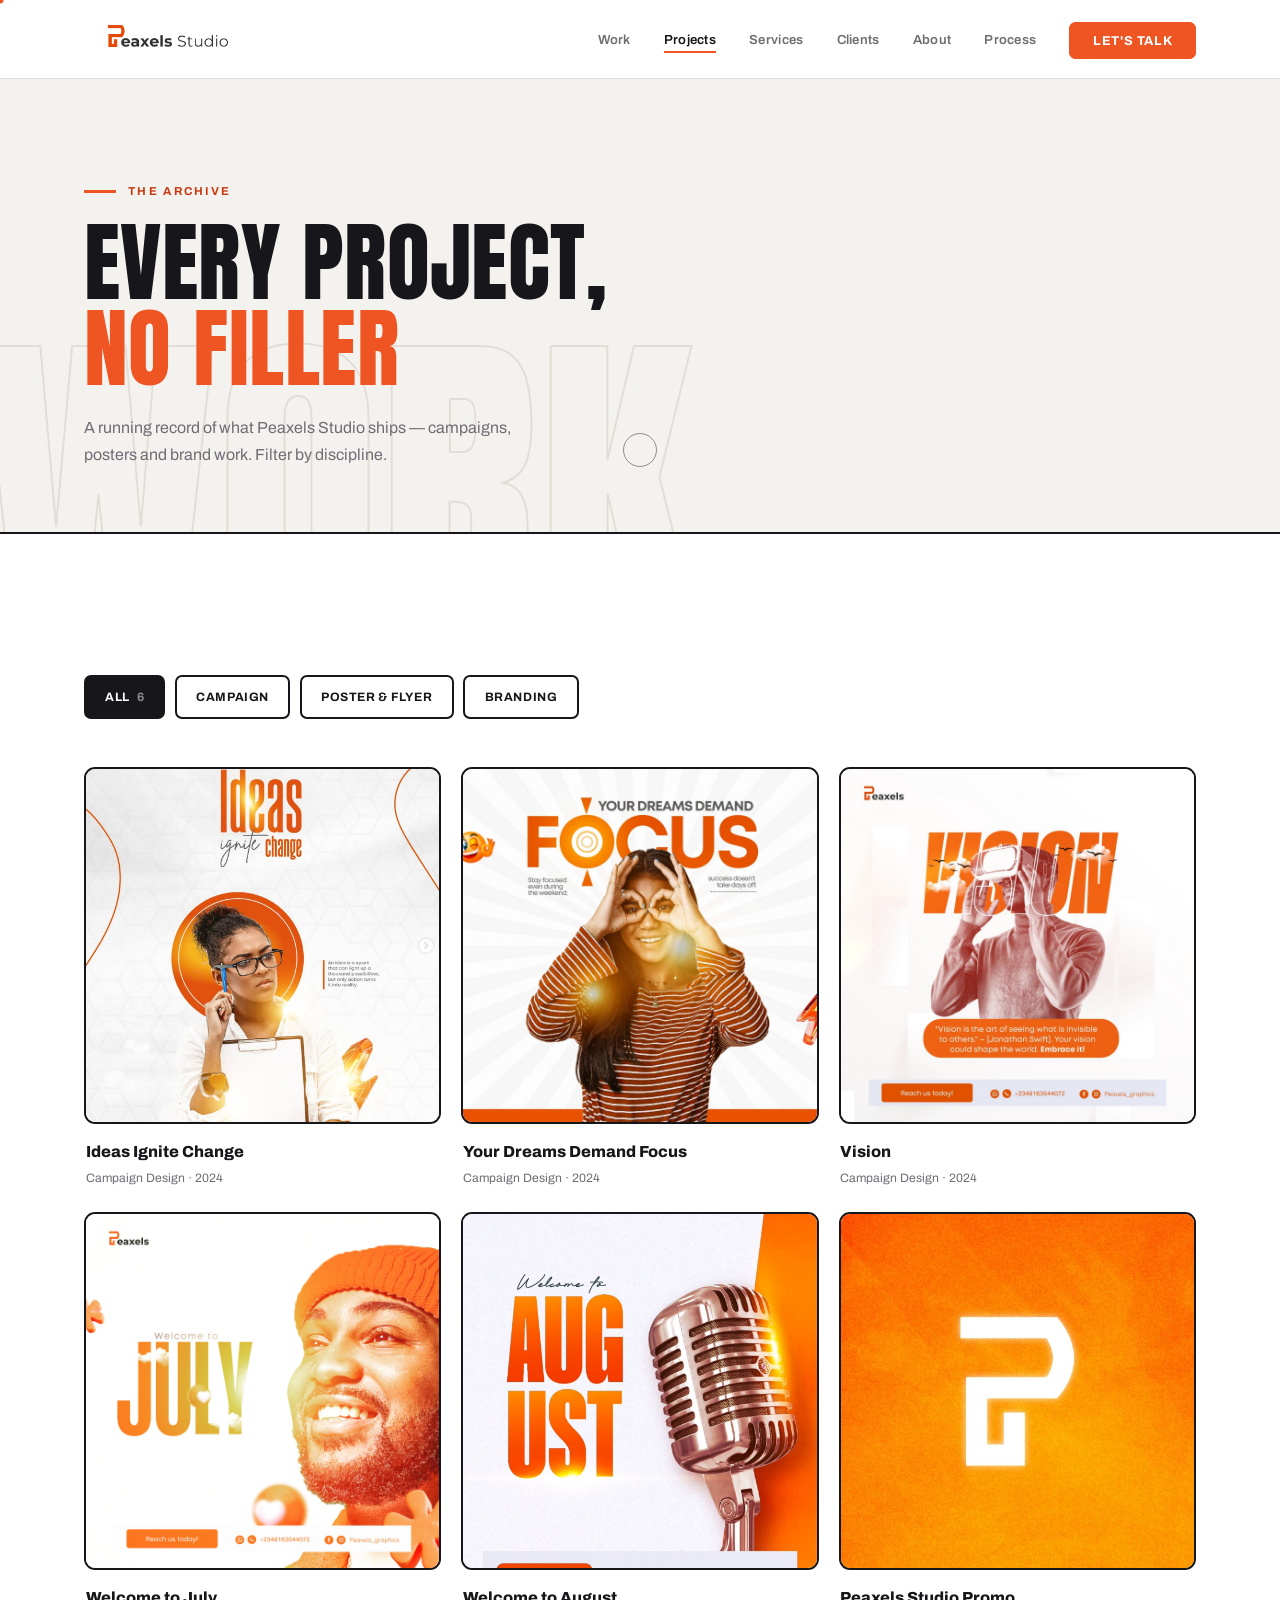
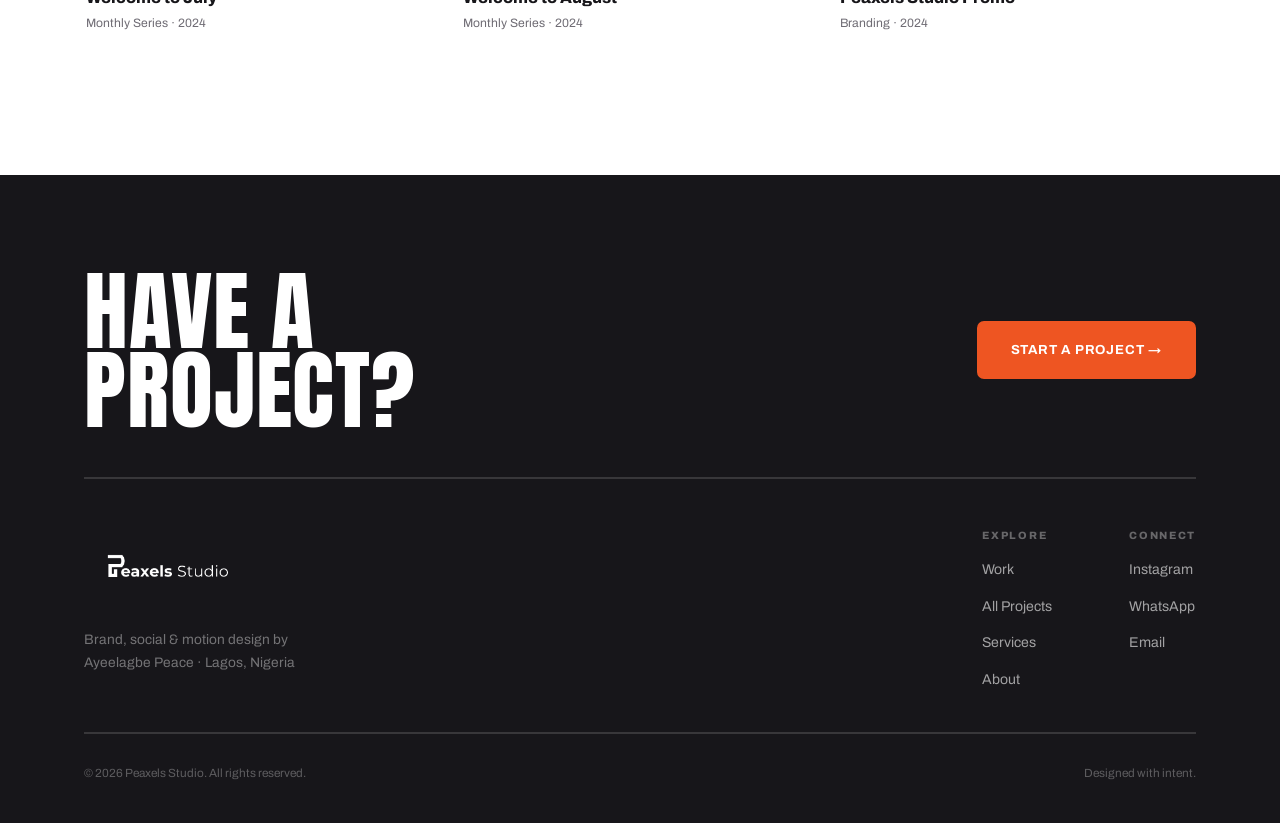
==== commit b7f6d630: "refactor: replace SVG logos with PNG asset and remove legacy client brandwall section" ====
--- a/projects.html
+++ b/projects.html
@@ -22,7 +22,7 @@
   <nav class="nav solid" id="nav" role="navigation" aria-label="Main navigation">
     <div class="nav-inner">
       <a href="index.html" class="brand" aria-label="Peaxels Studio home">
-        <img src="images/peaxels-logo.svg" alt="Peaxels Studio" class="brand-logo" width="156" height="34" />
+        <img src="images/peaxels-logo.png" alt="Peaxels Studio" class="brand-logo" width="64" height="32" />
       </a>
       <ul class="nav-links" role="list">
         <li><a href="index.html#work"     class="nav-link">Work</a></li>
@@ -139,7 +139,7 @@
       <div class="footer-top">
         <div class="footer-brand">
           <a href="index.html" class="brand">
-            <img src="images/peaxels-logo-light.svg" alt="Peaxels Studio" class="brand-logo" width="156" height="34" />
+            <img src="images/peaxels-logo.png" alt="Peaxels Studio" class="brand-logo brand-logo--light" width="64" height="32" />
           </a>
           <p>Brand, social &amp; motion design by<br />Ayeelagbe Peace · Lagos, Nigeria</p>
         </div>
--- a/style.css
+++ b/style.css
@@ -188,7 +188,7 @@
 }
 
 .brand { display: inline-flex; align-items: center; color: var(--ink); }
-.brand-logo { height: 30px; width: auto; display: block; }
+.brand-logo { height: 85px; width: auto; display: block; }
 .brand-logo--light { filter: brightness(0) invert(1); }
 
 .nav-links { display: flex; align-items: center; gap: clamp(1.4rem, 2.6vw, 2.4rem); }
@@ -539,56 +539,28 @@
   font-size: .82rem; font-weight: 600; letter-spacing: .02em;
   color: rgba(255,255,255,.55); max-width: 24ch; text-align: right;
 }
-.clients-note span { color: var(--orange); font-family: var(--poster); font-size: 1.4rem; margin-right: .3em; }
+.clients-note span { color: var(--orange); font-weight: 800; font-size: 1rem; margin-right: .25em; }
 
 .brandwall {
-  display: flex; flex-direction: column;
-  gap: 2px;
-  border-block: 2px solid var(--orange);
-  padding-block: 2px;
-}
-.bw-row {
-  display: flex; align-items: center;
-  overflow: hidden;
-  padding-block: clamp(.9rem, 2.2vw, 1.5rem);
-}
-.bw-track {
-  display: flex; align-items: center; flex-shrink: 0;
-  gap: clamp(1.4rem, 3vw, 3rem);
-  padding-right: clamp(1.4rem, 3vw, 3rem);
-  animation: bw-scroll 42s linear infinite;
+  display: flex; flex-wrap: wrap;
+  justify-content: center; align-items: center;
+  gap: clamp(.75rem, 1.6vw, 1.1rem);
+}
+.bw-pill {
+  --px: 0px; --py: 0px;
+  display: inline-flex; align-items: center;
+  padding: .8rem 1.7rem;
+  border: 1.5px solid var(--orange);
+  border-radius: 999px;
+  font-family: var(--sans); text-transform: uppercase;
+  font-size: clamp(.72rem, 1.4vw, .9rem); font-weight: 700;
+  letter-spacing: .14em; line-height: 1;
+  color: var(--orange); white-space: nowrap;
+  transform: translate(var(--px), var(--py));
+  transition: background .3s var(--ease), color .3s var(--ease);
   will-change: transform;
 }
-.bw-row--rev .bw-track { animation-duration: 55s; animation-direction: reverse; }
-.brandwall:hover .bw-track { animation-play-state: paused; }
-
-.bw-track li { display: flex; align-items: center; gap: clamp(1.4rem, 3vw, 3rem); flex-shrink: 0; }
-.bw-name {
-  font-family: var(--poster); text-transform: uppercase;
-  font-size: clamp(1.9rem, 5.5vw, 4rem); line-height: 1; letter-spacing: .01em;
-  color: #fff; white-space: nowrap;
-  transition: color .3s var(--ease), -webkit-text-stroke-color .3s var(--ease);
-}
-.bw-name.out {
-  color: transparent;
-  -webkit-text-stroke: 2px rgba(255,255,255,.5);
-}
-.bw-row:hover .bw-name { color: var(--orange); }
-.bw-row:hover .bw-name.out { color: transparent; -webkit-text-stroke-color: var(--orange); }
-.bw-star {
-  width: clamp(14px, 2vw, 22px); height: clamp(14px, 2vw, 22px);
-  flex-shrink: 0; color: var(--orange);
-  animation: mq-spin 7s linear infinite;
-}
-.brandwall:hover .bw-star { animation-play-state: paused; }
-
-@keyframes bw-scroll { from { transform: translateX(0); } to { transform: translateX(-100%); } }
-
-@media (prefers-reduced-motion: reduce) {
-  .bw-track { animation: none; flex-wrap: wrap; justify-content: center; }
-  .bw-track[aria-hidden="true"] { display: none; }
-  .bw-star { animation: none; }
-}
+.bw-pill:hover { background: var(--orange); color: var(--ink); }
 
 /* ── 14. ABOUT ─────────────────────────────────────────── */
 .about { background: var(--haze); }
@@ -834,6 +806,7 @@
   :root { --nav-h: 64px; }
   .nav-links { display: none; }
   .hamburger { display: flex; }
+  .brand-logo { height: 36px; }
   .hero-title { font-size: clamp(2.8rem, 13vw, 4.5rem); }
   .hero-watermark { font-size: 40vw; }
   .hero-tag { left: 0; }
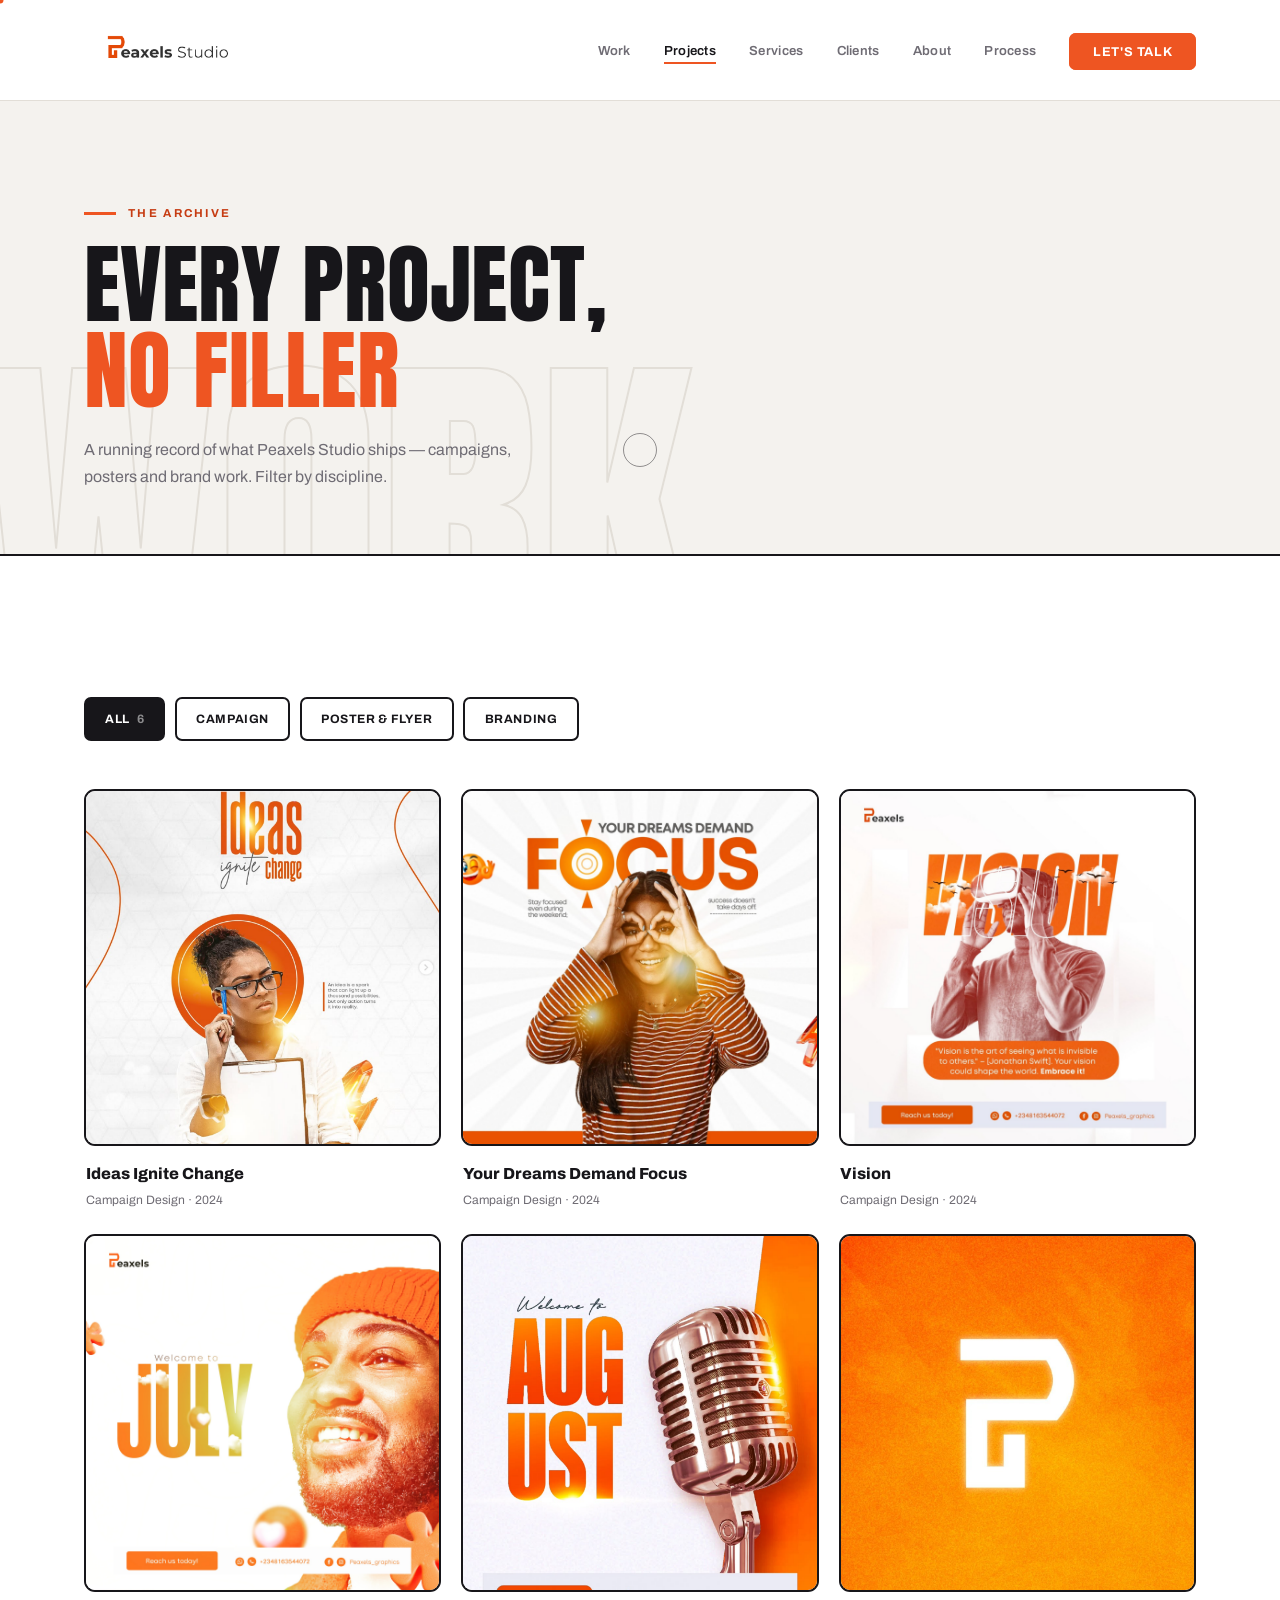
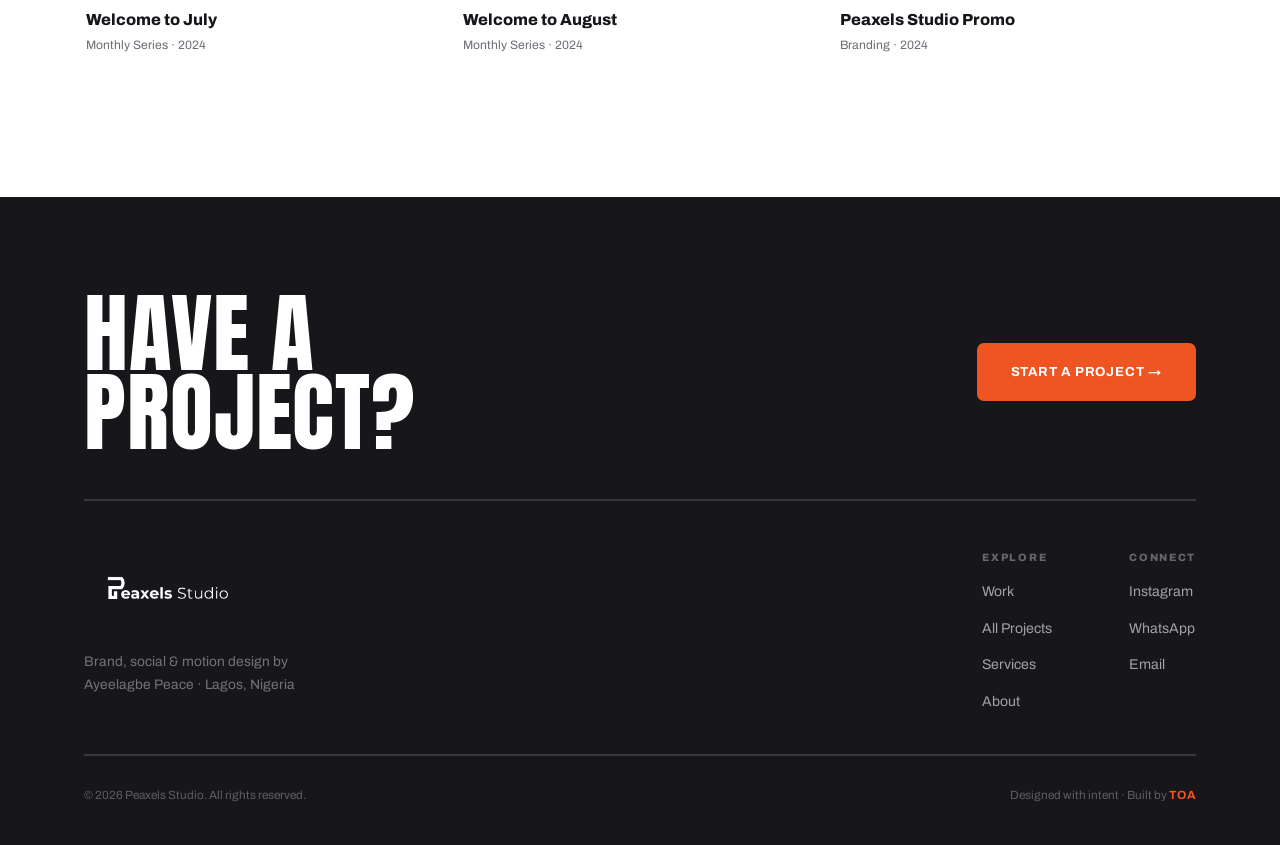
==== commit 001b4c6a: "Feature best client flyers on home; pill brand wall with fluid repulsion + links; tools = Ai/Ps/Pr/A" ====
--- a/projects.html
+++ b/projects.html
@@ -161,7 +161,7 @@
       </div>
       <div class="footer-bottom">
         <span>© <span id="yr">2025</span> Peaxels Studio. All rights reserved.</span>
-        <span>Designed with intent.</span>
+        <span>Designed with intent · Built by <strong>TOA</strong></span>
       </div>
     </div>
   </footer>
--- a/style.css
+++ b/style.css
@@ -25,7 +25,7 @@
 
   --max-w:  1240px;
   --pad:    clamp(1.25rem, 5vw, 4rem);
-  --nav-h:  78px;
+  --nav-h:  100px;
 
   --r:     11px;   /* cards & panels */
   --r-sm:  7px;    /* buttons, inputs, chips */
@@ -576,11 +576,21 @@
 .about-body { display: flex; flex-direction: column; gap: 1rem; }
 .about-body p { font-size: 1rem; color: var(--ink-soft); }
 .about-body strong { font-weight: 800; }
-.tools { display: flex; flex-wrap: wrap; gap: .5rem; }
+.tools { display: flex; flex-wrap: wrap; gap: .55rem; }
 .tools span {
+  display: inline-flex; align-items: center; gap: .5rem;
   font-size: .76rem; font-weight: 700; letter-spacing: .04em;
-  padding: .4rem .9rem; border: 2px solid var(--ink); border-radius: var(--r-sm); color: var(--ink);
+  padding: .35rem .85rem .35rem .4rem;
+  border: 2px solid var(--ink); border-radius: var(--r-sm); color: var(--ink);
   transition: background .3s, color .3s;
+}
+.tools span::before {
+  content: attr(data-abbr);
+  display: grid; place-items: center;
+  width: 22px; height: 22px; flex-shrink: 0;
+  background: var(--orange); color: #fff;
+  border-radius: 5px;
+  font-size: .58rem; font-weight: 800; letter-spacing: 0;
 }
 .tools span:hover { background: var(--ink); color: #fff; }
 
@@ -737,6 +747,7 @@
 .fcol a { font-size: .88rem; color: rgba(255,255,255,.6); transition: color .3s; }
 .fcol a:hover { color: var(--orange); }
 .footer-bottom { display: flex; justify-content: space-between; flex-wrap: wrap; gap: .5rem; font-size: .74rem; color: rgba(255,255,255,.3); }
+.footer-bottom strong { color: var(--orange); font-weight: 700; letter-spacing: .04em; }
 
 /* ── 19. PROJECTS PAGE ─────────────────────────────────── */
 .arc-hero {
@@ -803,10 +814,10 @@
 }
 
 @media (max-width: 760px) {
-  :root { --nav-h: 64px; }
+  :root { --nav-h: 72px; }
   .nav-links { display: none; }
   .hamburger { display: flex; }
-  .brand-logo { height: 36px; }
+  .brand-logo { height: 46px; }
   .hero-title { font-size: clamp(2.8rem, 13vw, 4.5rem); }
   .hero-watermark { font-size: 40vw; }
   .hero-tag { left: 0; }
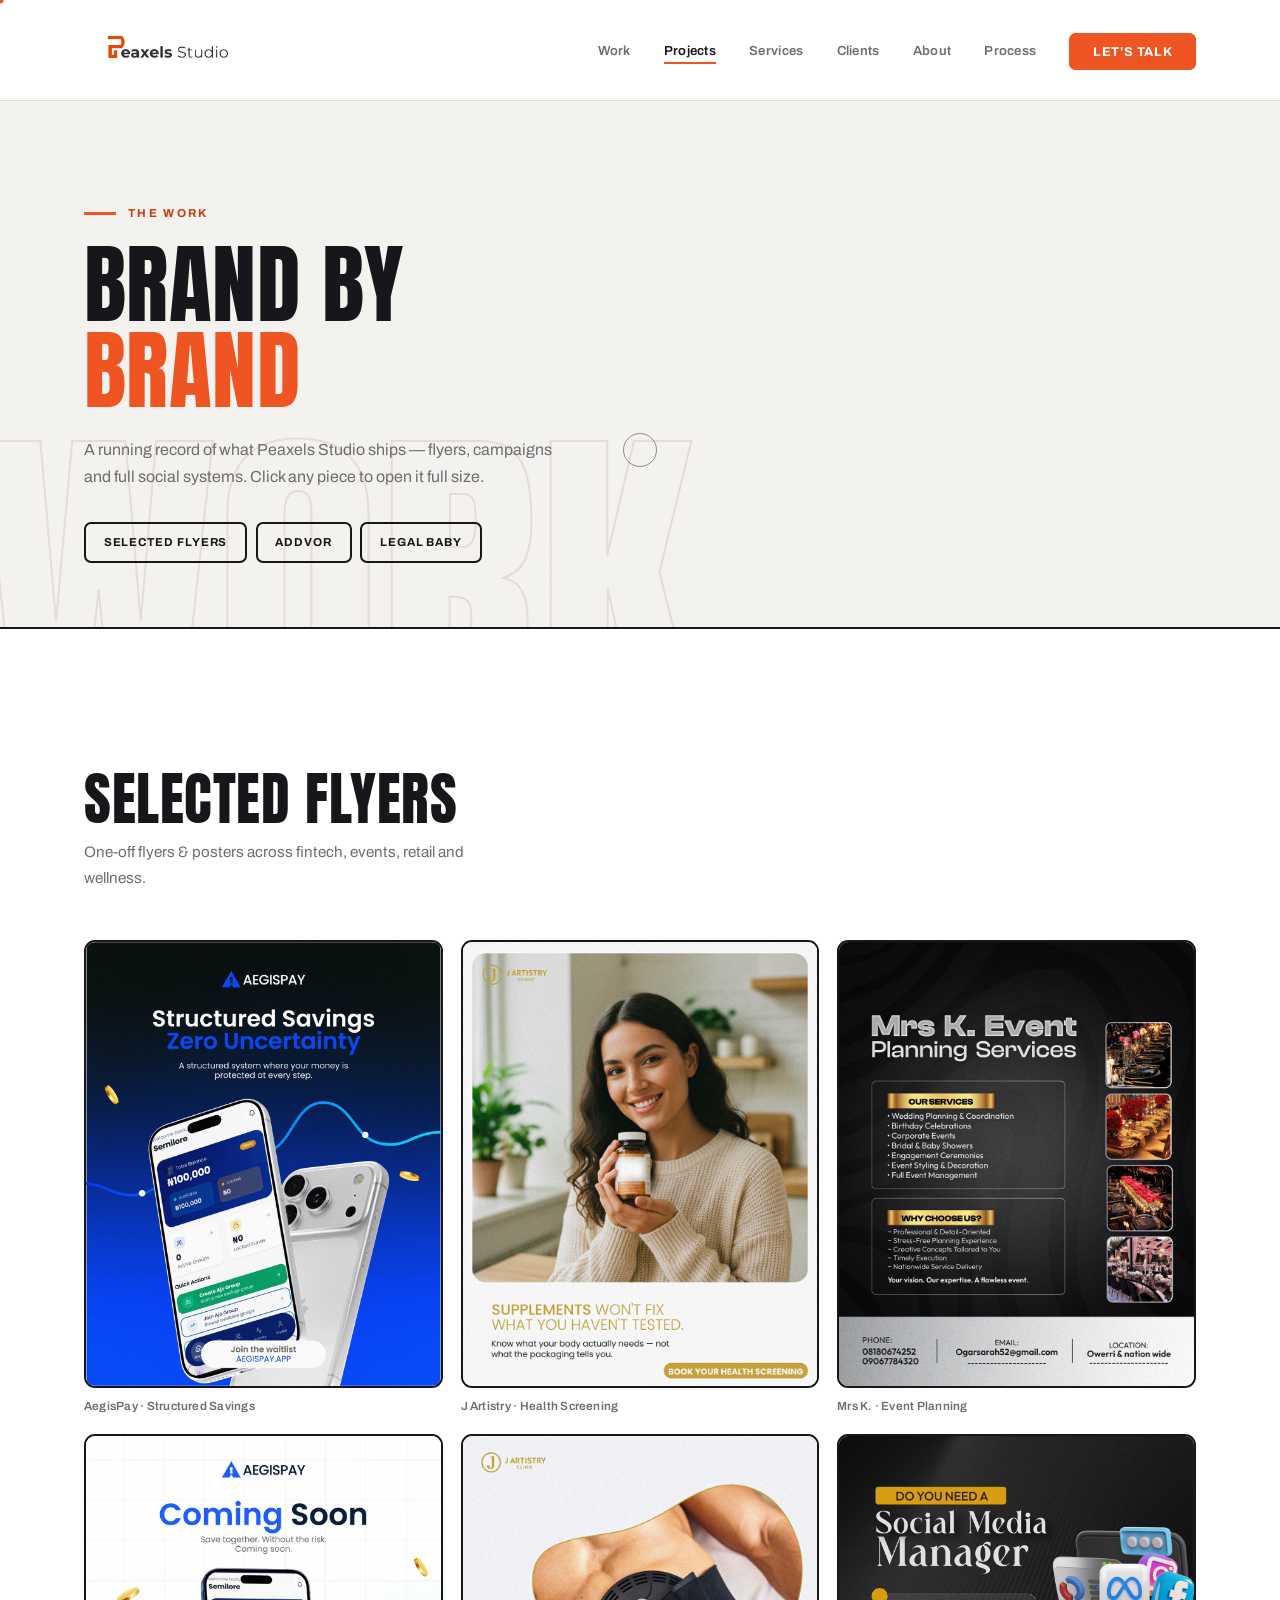
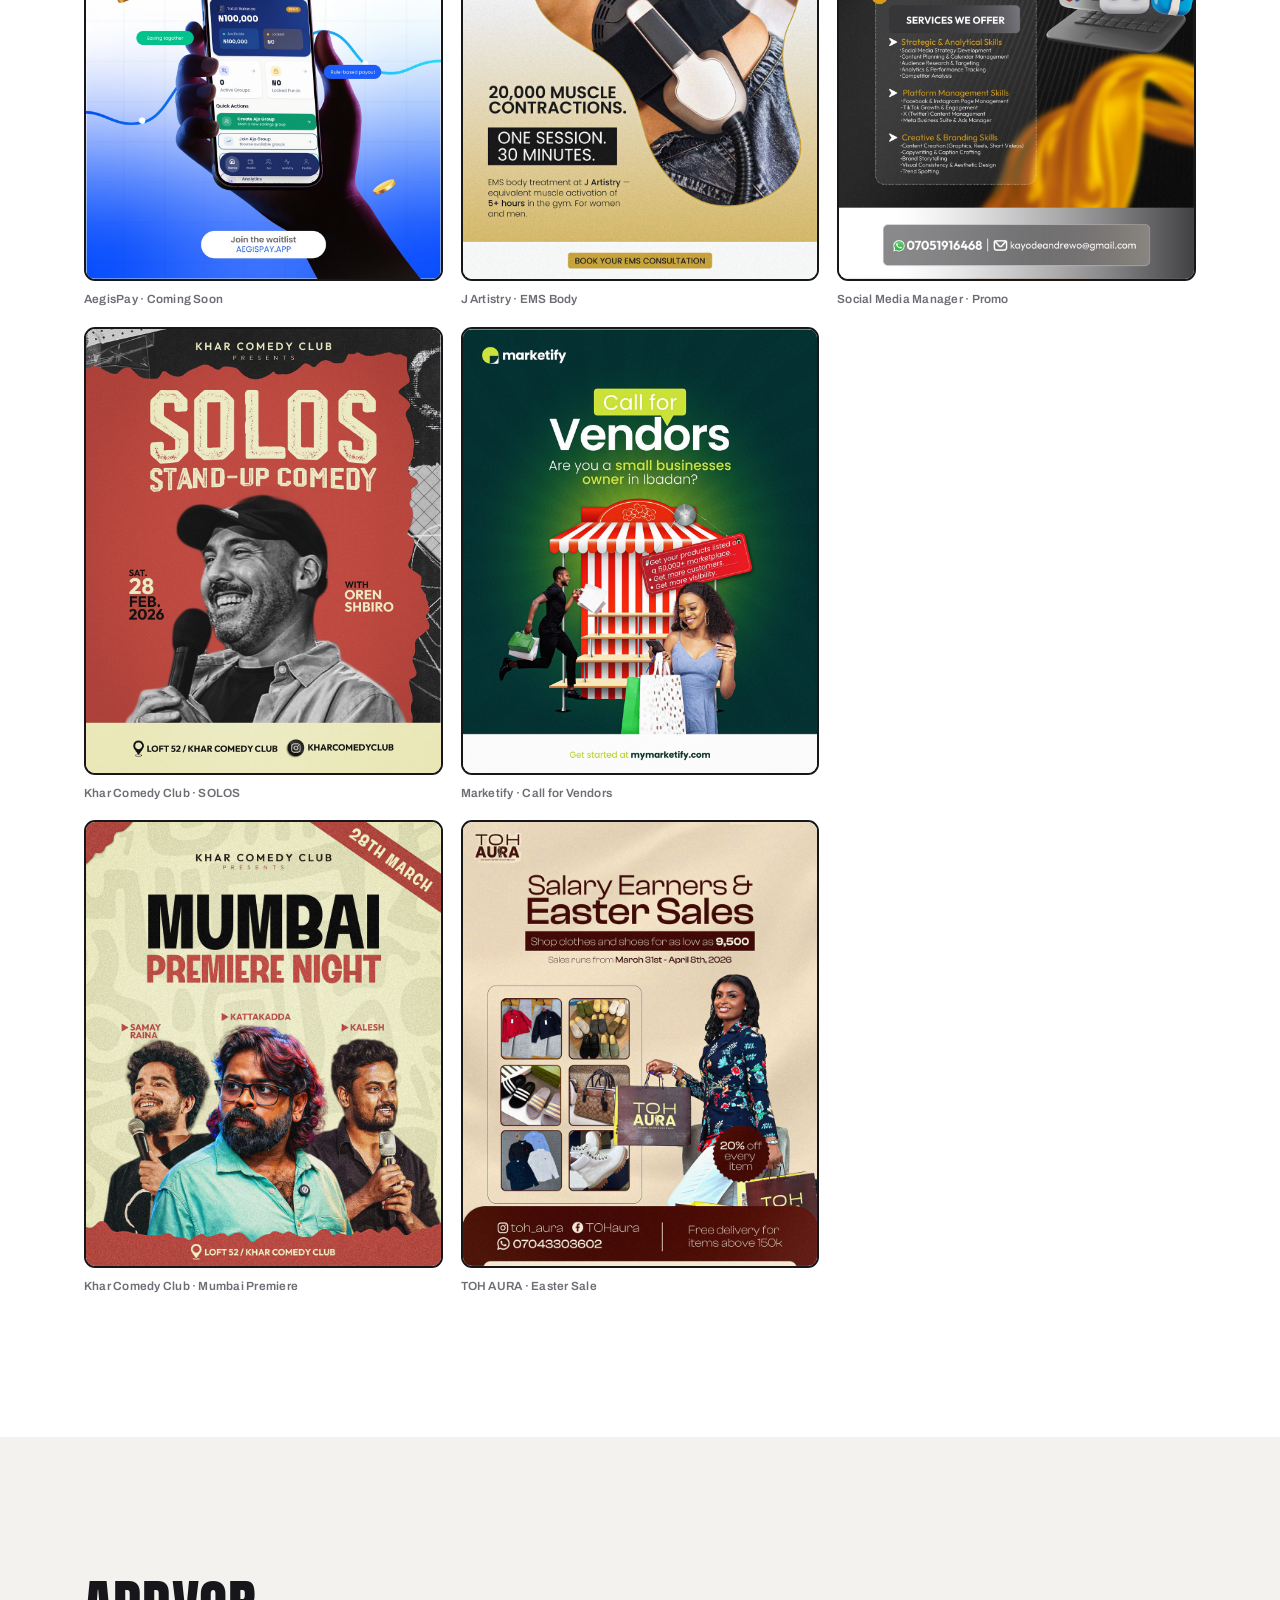
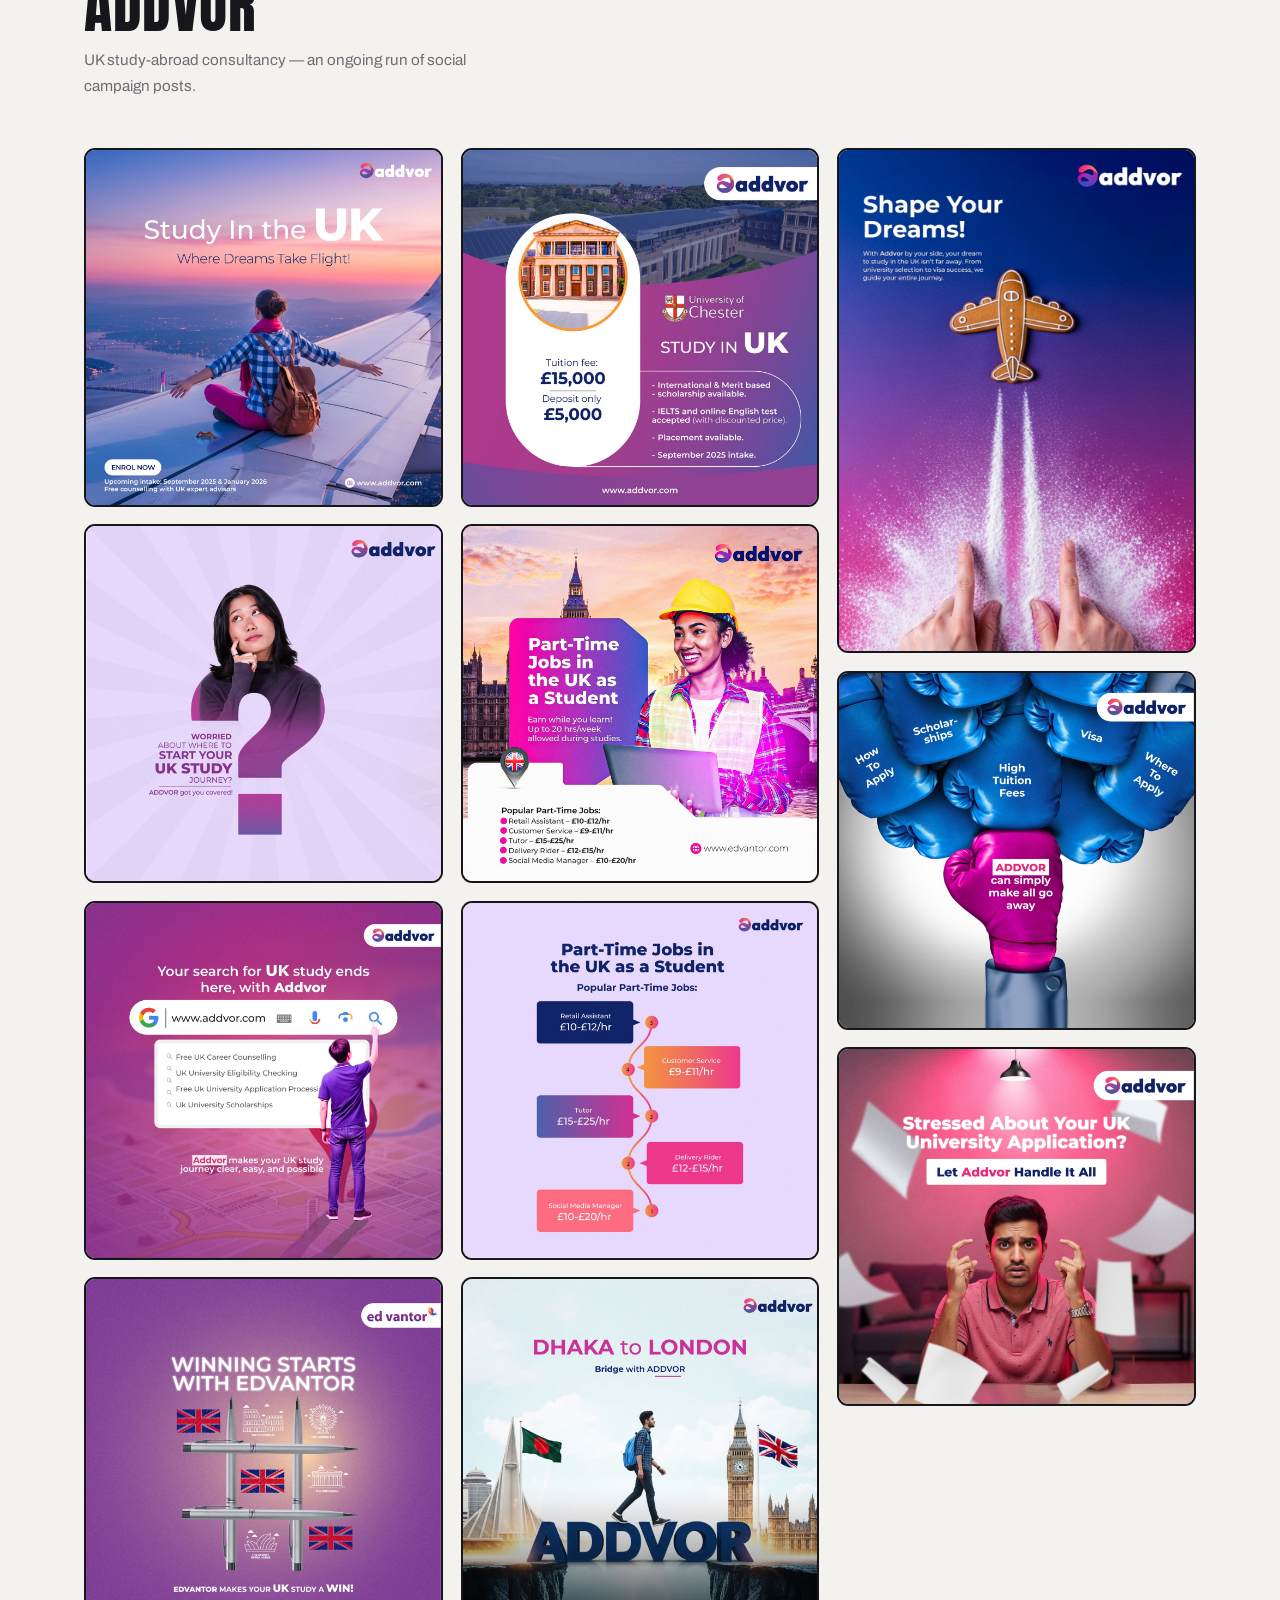
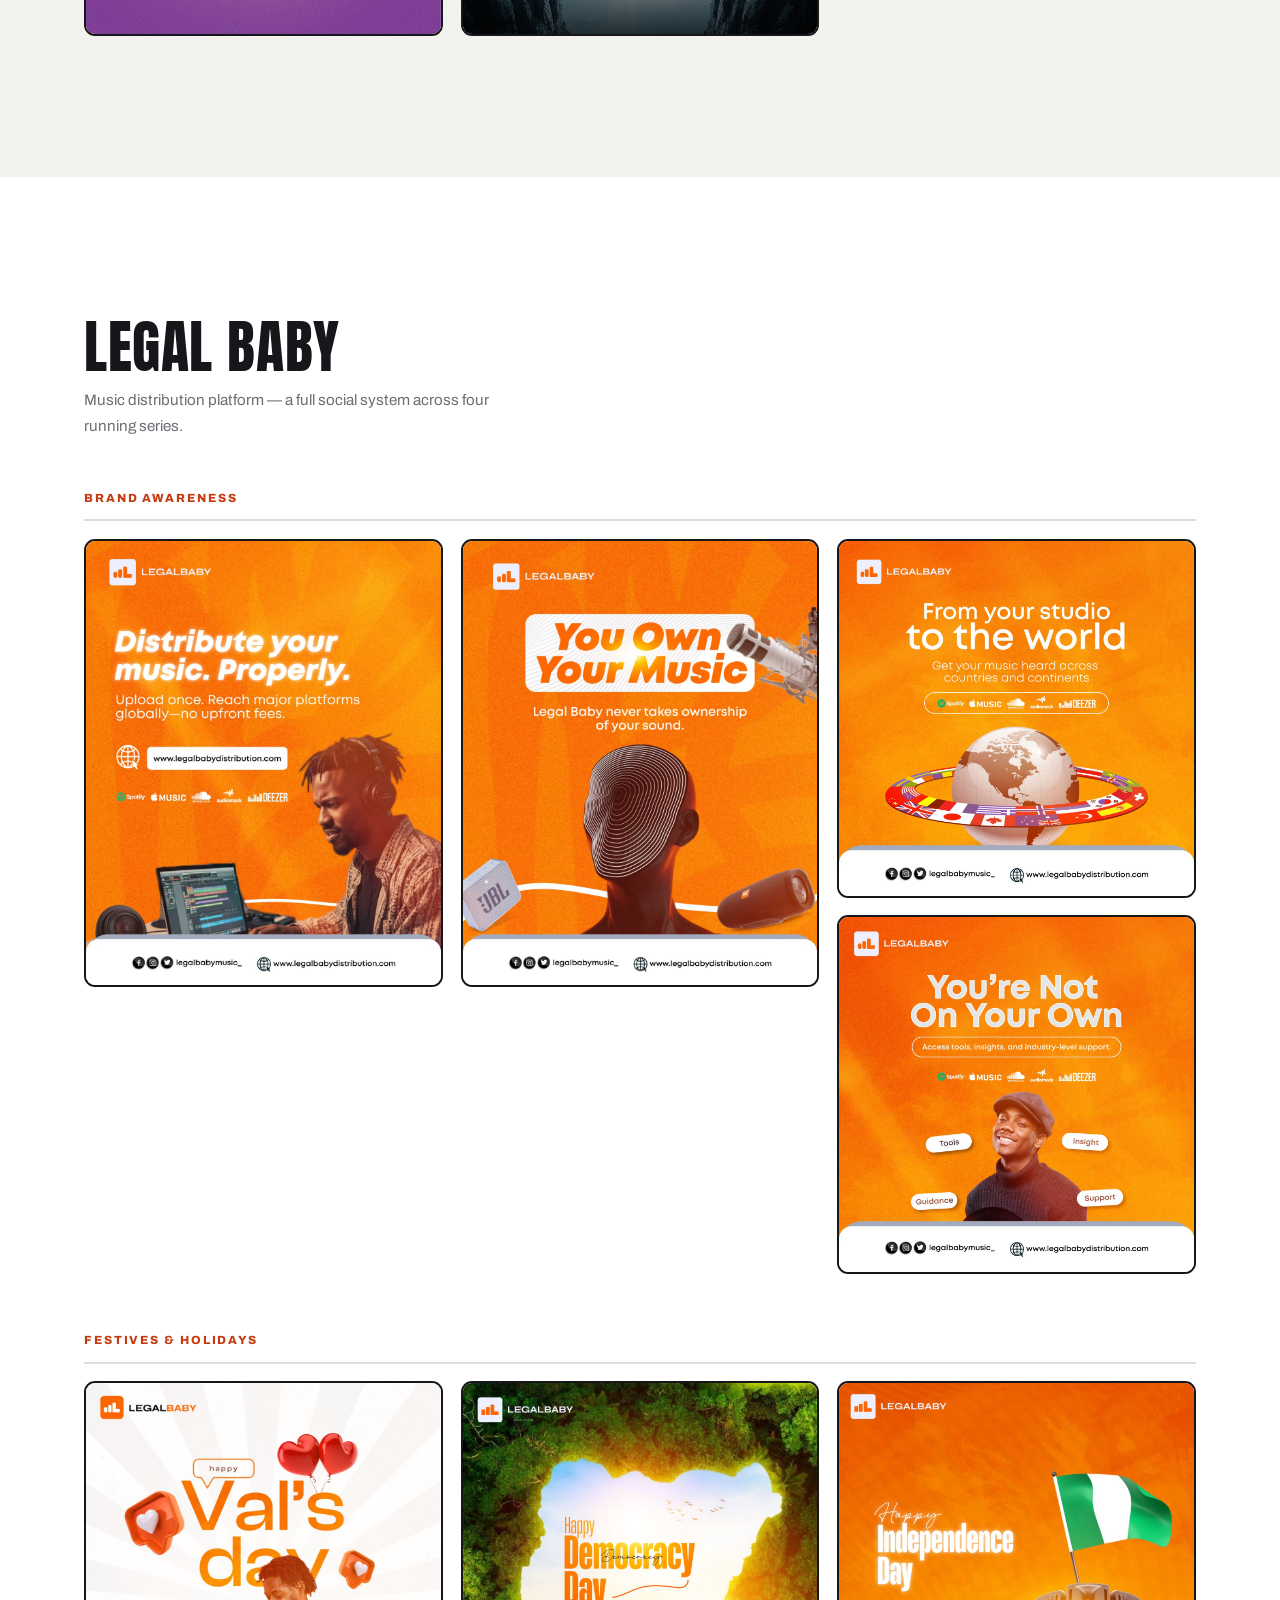
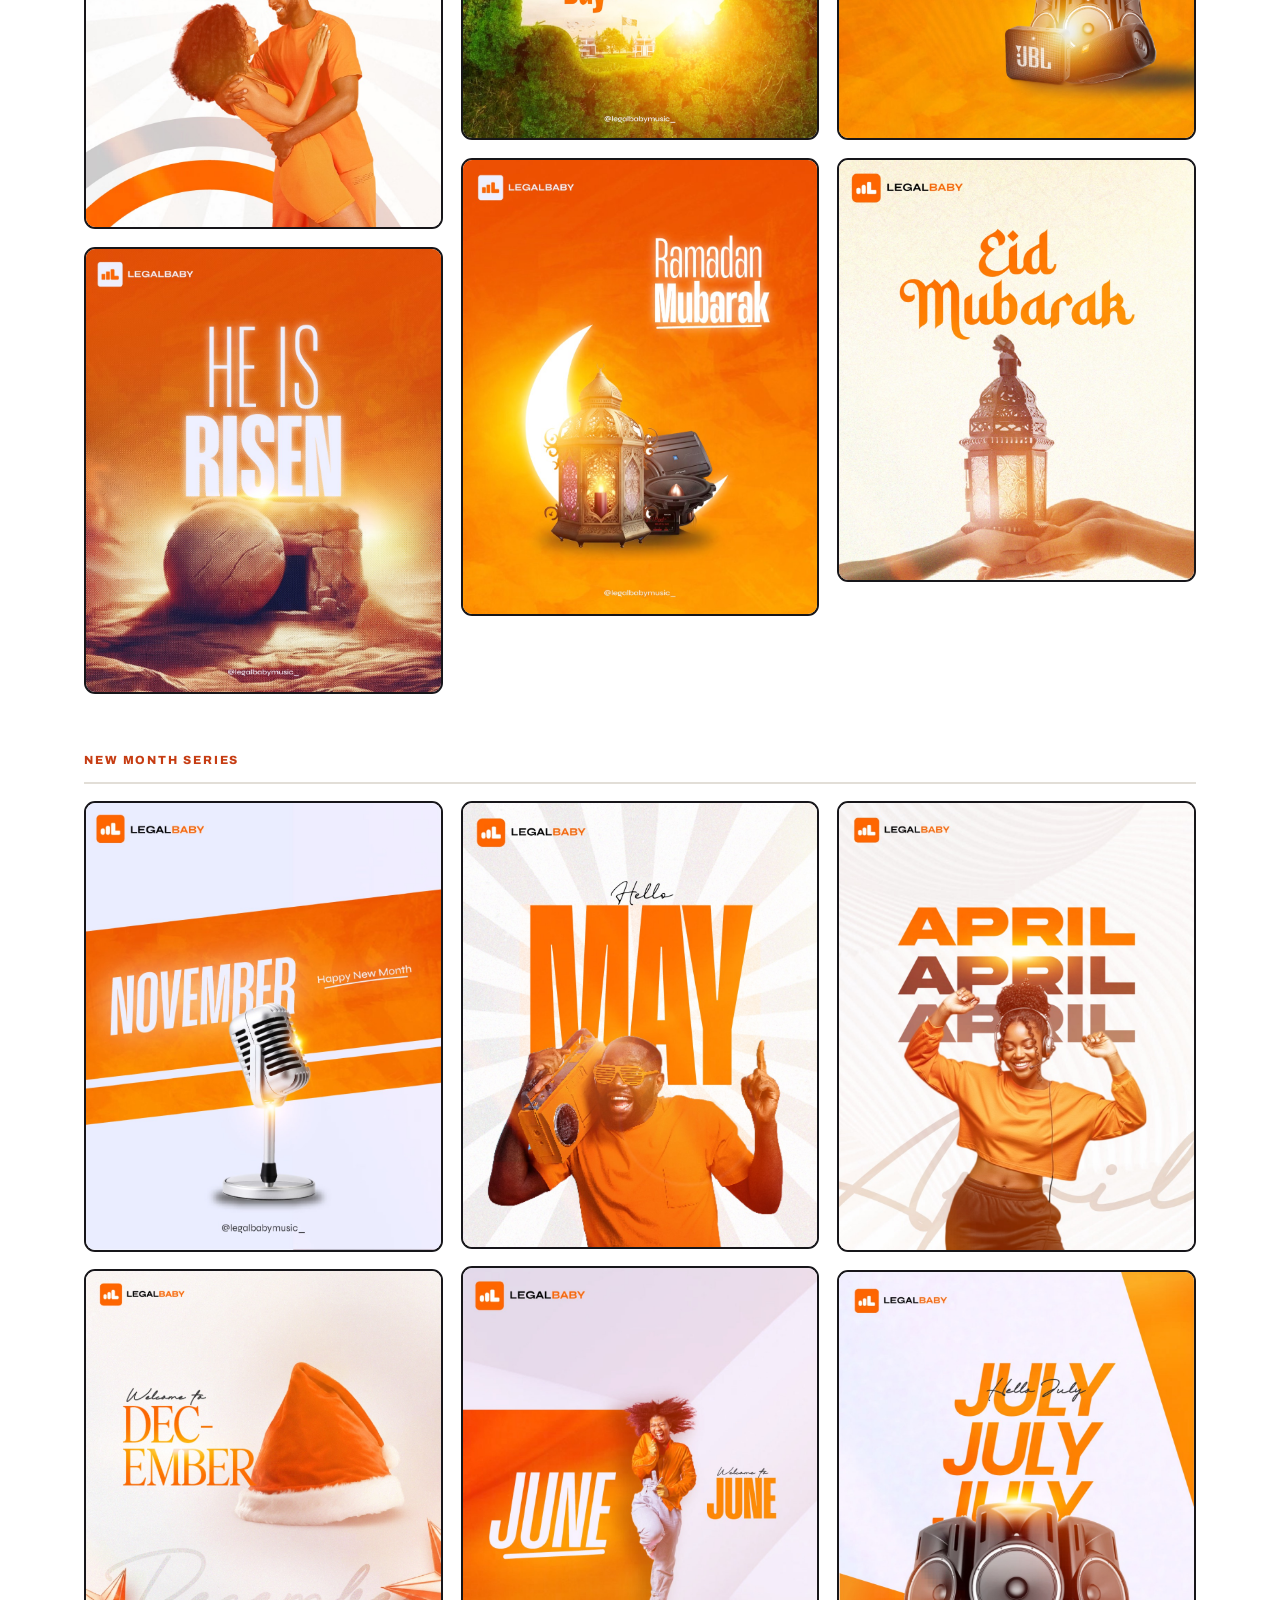
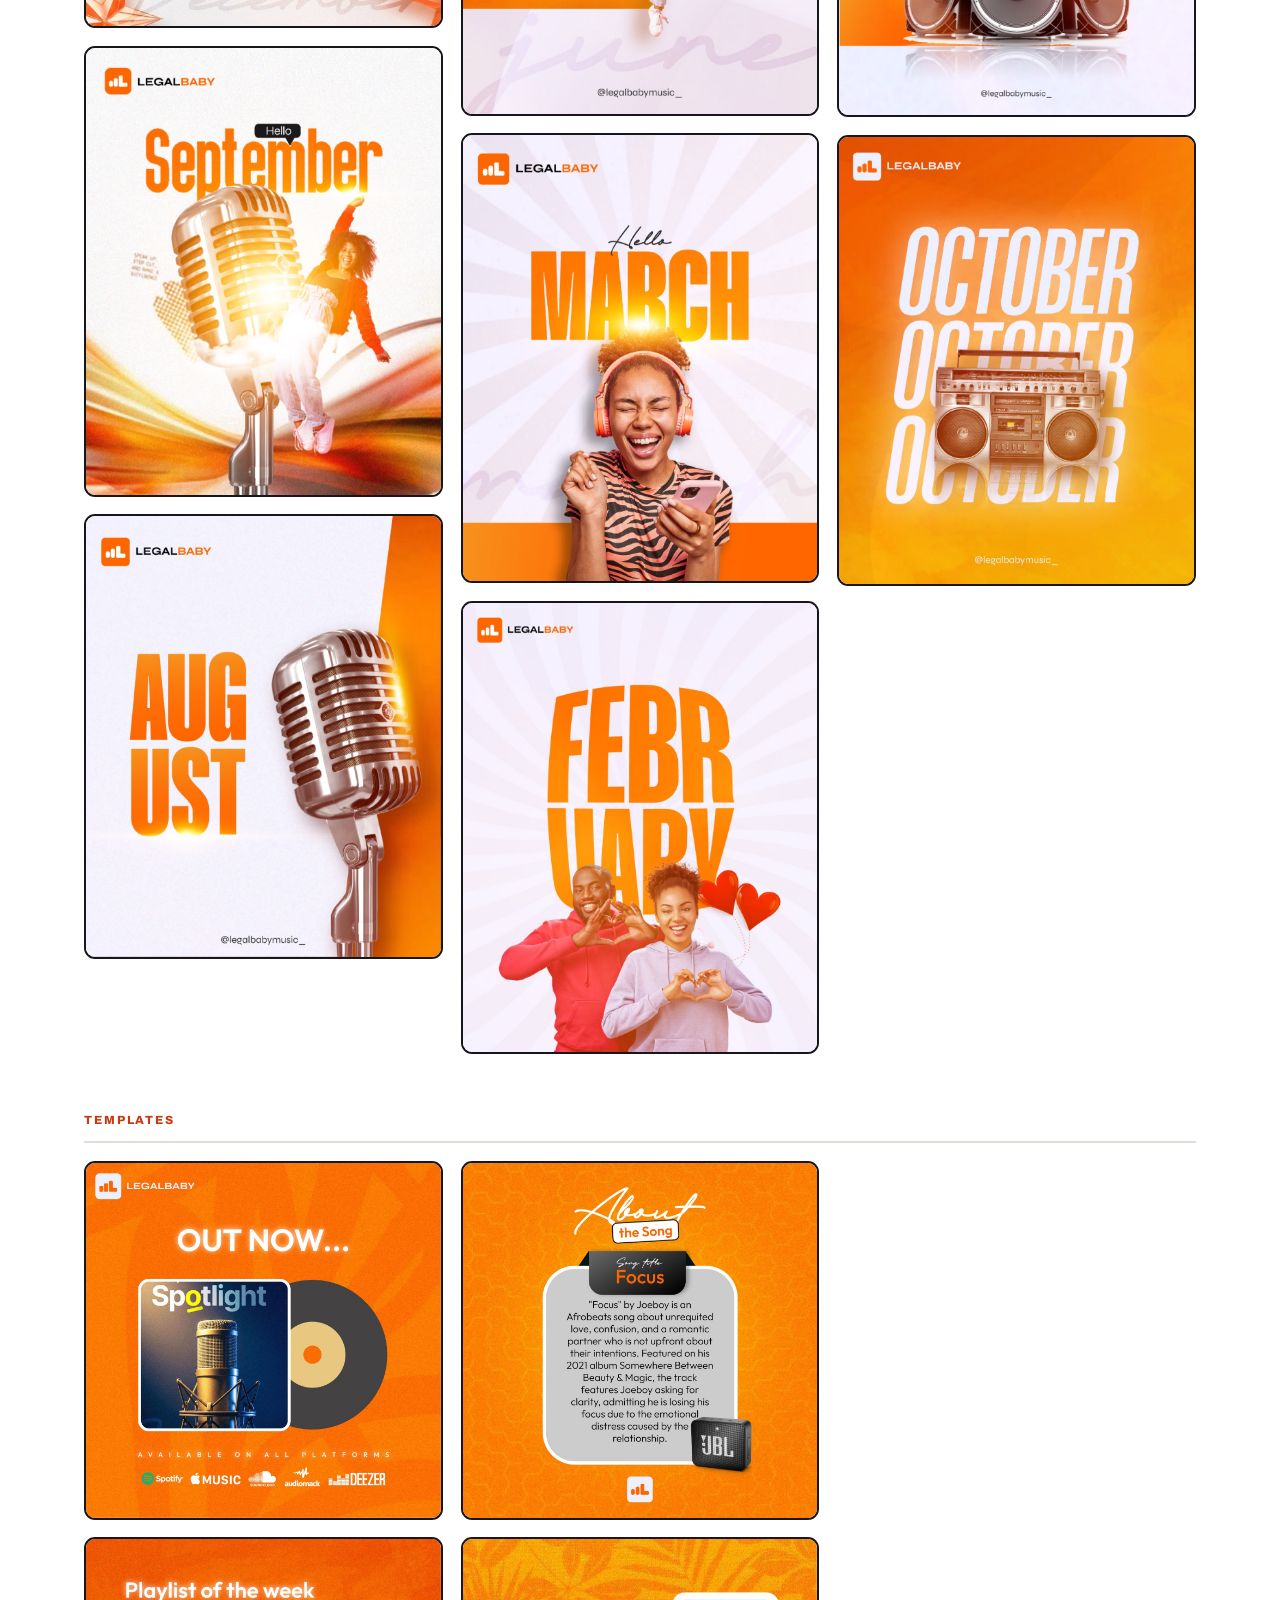
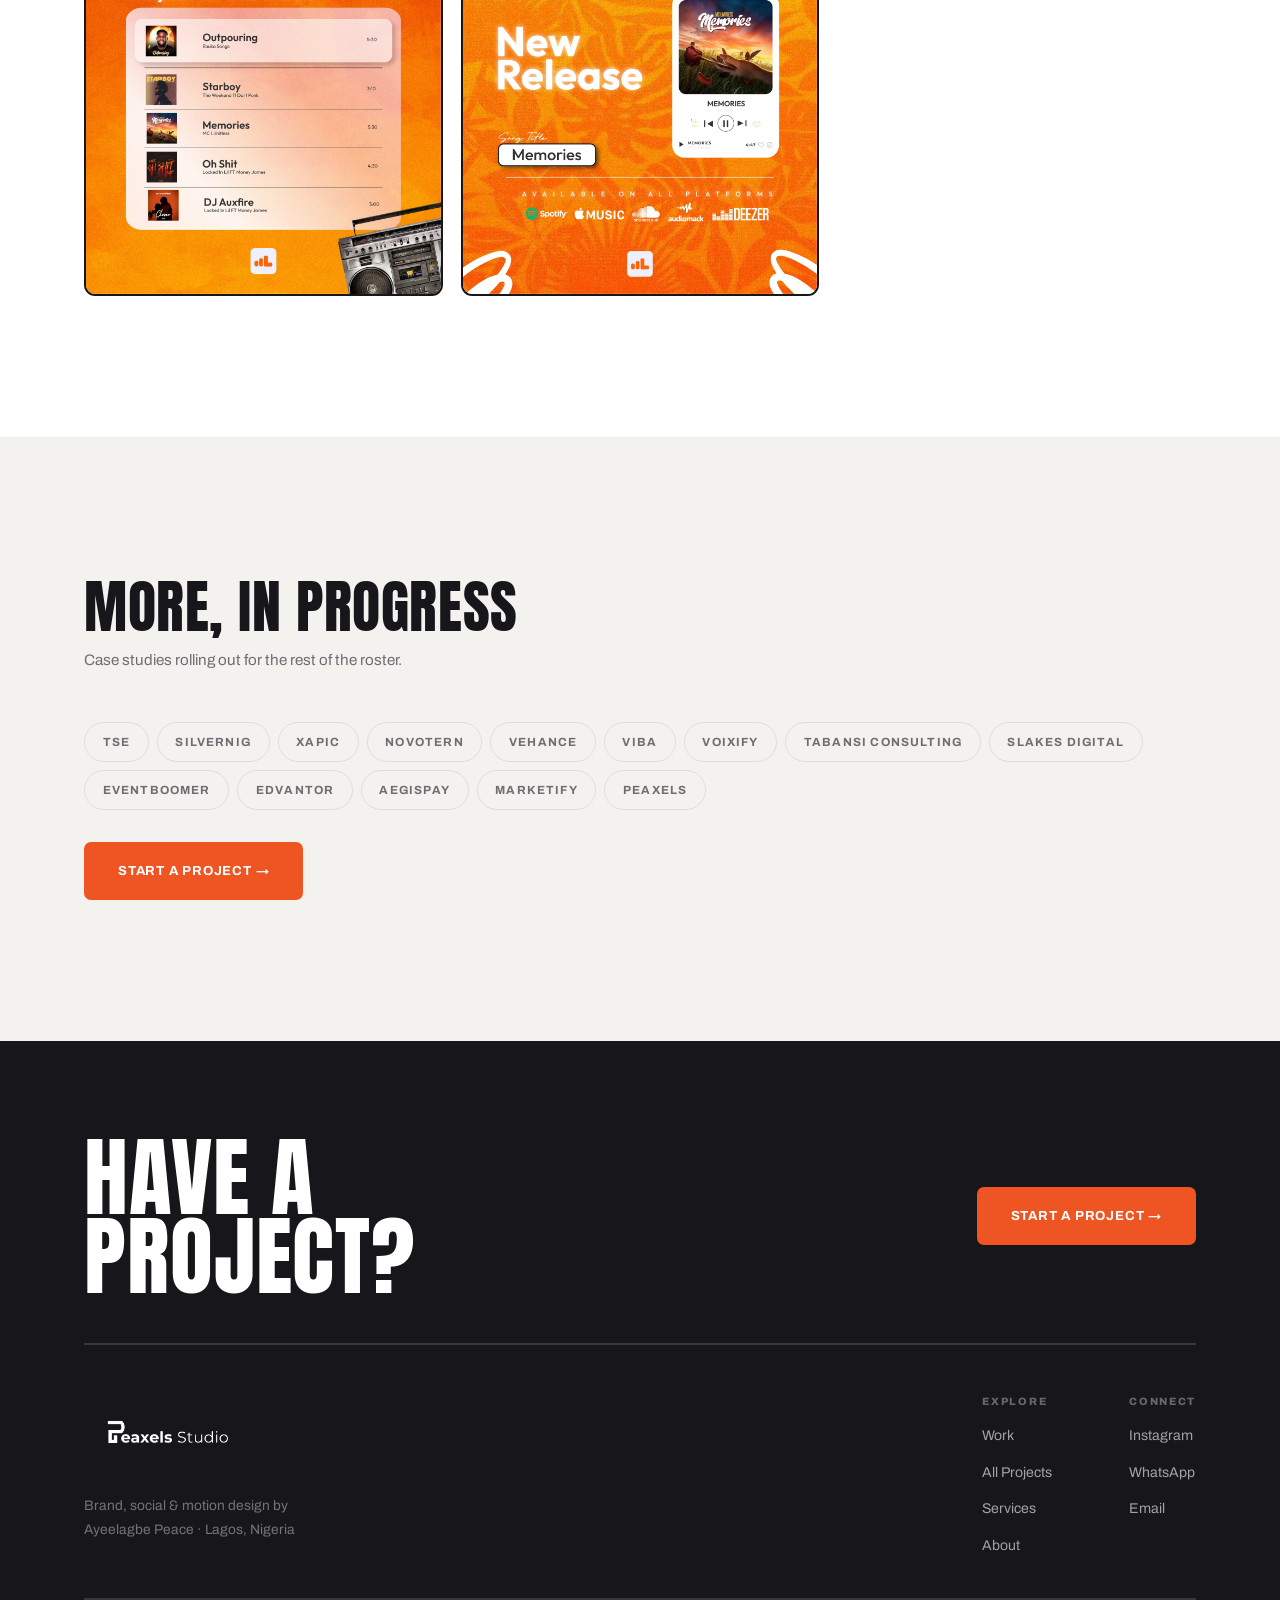
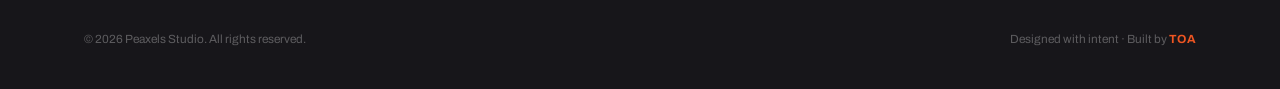
==== commit 8c0342f7: "projects.html: per-brand galleries (Addvor, Legal Baby series, Selected Flyers); drop pill repulsion" ====
--- a/projects.html
+++ b/projects.html
@@ -4,7 +4,7 @@
   <meta charset="UTF-8" />
   <meta name="viewport" content="width=device-width, initial-scale=1.0" />
   <title>Projects — Peaxels Studio</title>
-  <meta name="description" content="The full project archive of Peaxels Studio — campaign design, posters and brand work by Ayeelagbe Peace." />
+  <meta name="description" content="The work of Peaxels Studio, brand by brand — flyers, campaigns and social design by Ayeelagbe Peace." />
   <meta name="theme-color" content="#17161A" />
   <link rel="preconnect" href="https://fonts.googleapis.com" />
   <link rel="preconnect" href="https://fonts.gstatic.com" crossorigin />
@@ -16,7 +16,7 @@
   <div class="cursor" id="cursor" aria-hidden="true"></div>
   <div class="cursor-ring" id="cursorRing" aria-hidden="true"></div>
 
-  <a href="#archive" class="skip-link">Skip to content</a>
+  <a href="#work-archive" class="skip-link">Skip to content</a>
 
   <!-- NAV -->
   <nav class="nav solid" id="nav" role="navigation" aria-label="Main navigation">
@@ -57,75 +57,140 @@
   </div>
 
   <!-- ARCHIVE HEADER -->
-  <header class="arc-hero" id="archive">
+  <header class="arc-hero" id="work-archive">
     <span class="hero-watermark" aria-hidden="true">WORK</span>
     <div class="container">
-      <p class="kicker reveal">The Archive</p>
-      <h1 class="arc-title reveal" style="--d:.05s">Every project,<br /><span class="fill">no filler</span></h1>
+      <p class="kicker reveal">The Work</p>
+      <h1 class="arc-title reveal" style="--d:.05s">Brand by<br /><span class="fill">brand</span></h1>
       <p class="arc-lead reveal" style="--d:.12s">
-        A running record of what Peaxels Studio ships — campaigns, posters and brand work.
-        Filter by discipline.
+        A running record of what Peaxels Studio ships — flyers, campaigns and full
+        social systems. Click any piece to open it full size.
       </p>
+      <nav class="arc-jump reveal" style="--d:.18s" aria-label="Jump to section">
+        <a href="#flyers">Selected Flyers</a>
+        <a href="#addvor">Addvor</a>
+        <a href="#legal-baby">Legal Baby</a>
+      </nav>
     </div>
   </header>
 
-  <!-- FILTER + GRID -->
-  <section class="section arc-section">
-    <div class="container">
-      <div class="filters" id="filters" role="tablist" aria-label="Filter projects">
-        <button class="filter active" data-filter="all" role="tab" aria-selected="true">All <span class="fcount">6</span></button>
-        <button class="filter" data-filter="campaign" role="tab" aria-selected="false">Campaign</button>
-        <button class="filter" data-filter="poster" role="tab" aria-selected="false">Poster &amp; Flyer</button>
-        <button class="filter" data-filter="branding" role="tab" aria-selected="false">Branding</button>
-      </div>
-
-      <div class="arc-grid" id="arcGrid">
-
-        <article class="acard reveal" data-cat="campaign">
-          <div class="acard-art">
-            <img src="images/projects/ideas-ignite-change.png" alt="Ideas Ignite Change — campaign poster" loading="lazy" />
-          </div>
-          <div class="acard-meta"><h3>Ideas Ignite Change</h3><span>Campaign Design · 2024</span></div>
-        </article>
-
-        <article class="acard reveal" data-cat="campaign">
-          <div class="acard-art">
-            <img src="images/projects/focus.png" alt="Your Dreams Demand Focus — campaign poster" loading="lazy" />
-          </div>
-          <div class="acard-meta"><h3>Your Dreams Demand Focus</h3><span>Campaign Design · 2024</span></div>
-        </article>
-
-        <article class="acard reveal" data-cat="campaign">
-          <div class="acard-art">
-            <img src="images/projects/vision.png" alt="Vision — concept campaign poster" loading="lazy" />
-          </div>
-          <div class="acard-meta"><h3>Vision</h3><span>Campaign Design · 2024</span></div>
-        </article>
-
-        <article class="acard reveal" data-cat="poster">
-          <div class="acard-art">
-            <img src="images/projects/welcome-july.png" alt="Welcome to July — monthly series poster" loading="lazy" />
-          </div>
-          <div class="acard-meta"><h3>Welcome to July</h3><span>Monthly Series · 2024</span></div>
-        </article>
-
-        <article class="acard reveal" data-cat="poster">
-          <div class="acard-art">
-            <img src="images/projects/welcome-august.png" alt="Welcome to August — monthly series poster" loading="lazy" />
-          </div>
-          <div class="acard-meta"><h3>Welcome to August</h3><span>Monthly Series · 2024</span></div>
-        </article>
-
-        <article class="acard reveal" data-cat="branding">
-          <div class="acard-art">
-            <img src="images/projects/peaxels-promo.jpg" alt="Peaxels Studio brand promo graphic" loading="lazy" />
-          </div>
-          <div class="acard-meta"><h3>Peaxels Studio Promo</h3><span>Branding · 2024</span></div>
-        </article>
-
-      </div>
-
-      <p class="arc-empty" id="arcEmpty" hidden>Nothing in this category yet — check back soon.</p>
+  <!-- SELECTED FLYERS -->
+  <section class="section brand-block" id="flyers">
+    <div class="container">
+      <div class="brand-head reveal">
+        <h2 class="brand-name">Selected Flyers</h2>
+        <p class="brand-meta">One-off flyers &amp; posters across fintech, events, retail and wellness.</p>
+      </div>
+      <div class="gallery reveal" style="--d:.05s">
+        <figure><a href="images/projects/featured/aegispay-savings.jpg" target="_blank" rel="noopener"><img src="images/projects/featured/aegispay-savings.jpg" alt="AegisPay — Structured Savings flyer" loading="lazy" /></a><figcaption>AegisPay · Structured Savings</figcaption></figure>
+        <figure><a href="images/projects/featured/aegispay-comingsoon.jpg" target="_blank" rel="noopener"><img src="images/projects/featured/aegispay-comingsoon.jpg" alt="AegisPay — Coming Soon flyer" loading="lazy" /></a><figcaption>AegisPay · Coming Soon</figcaption></figure>
+        <figure><a href="images/projects/featured/khar-comedy-solos.jpg" target="_blank" rel="noopener"><img src="images/projects/featured/khar-comedy-solos.jpg" alt="SOLOS Stand-Up Comedy poster" loading="lazy" /></a><figcaption>Khar Comedy Club · SOLOS</figcaption></figure>
+        <figure><a href="images/projects/featured/khar-comedy-mumbai.jpg" target="_blank" rel="noopener"><img src="images/projects/featured/khar-comedy-mumbai.jpg" alt="Mumbai Premiere Night comedy poster" loading="lazy" /></a><figcaption>Khar Comedy Club · Mumbai Premiere</figcaption></figure>
+        <figure><a href="images/projects/featured/j-artistry-supplements.jpg" target="_blank" rel="noopener"><img src="images/projects/featured/j-artistry-supplements.jpg" alt="J Artistry — Health Screening flyer" loading="lazy" /></a><figcaption>J Artistry · Health Screening</figcaption></figure>
+        <figure><a href="images/projects/featured/j-artistry-ems.jpg" target="_blank" rel="noopener"><img src="images/projects/featured/j-artistry-ems.jpg" alt="J Artistry — EMS body treatment flyer" loading="lazy" /></a><figcaption>J Artistry · EMS Body</figcaption></figure>
+        <figure><a href="images/projects/featured/marketify-vendors.jpg" target="_blank" rel="noopener"><img src="images/projects/featured/marketify-vendors.jpg" alt="Marketify — Call for Vendors flyer" loading="lazy" /></a><figcaption>Marketify · Call for Vendors</figcaption></figure>
+        <figure><a href="images/projects/featured/toh-aura-sale.jpg" target="_blank" rel="noopener"><img src="images/projects/featured/toh-aura-sale.jpg" alt="TOH AURA — Easter Sale flyer" loading="lazy" /></a><figcaption>TOH AURA · Easter Sale</figcaption></figure>
+        <figure><a href="images/projects/featured/mrs-k-events.jpg" target="_blank" rel="noopener"><img src="images/projects/featured/mrs-k-events.jpg" alt="Mrs K. — Event Planning Services flyer" loading="lazy" /></a><figcaption>Mrs K. · Event Planning</figcaption></figure>
+        <figure><a href="images/projects/featured/bosco-smm.jpg" target="_blank" rel="noopener"><img src="images/projects/featured/bosco-smm.jpg" alt="Social Media Manager services flyer" loading="lazy" /></a><figcaption>Social Media Manager · Promo</figcaption></figure>
+      </div>
+    </div>
+  </section>
+
+  <!-- ADDVOR -->
+  <section class="section brand-block brand-block--alt" id="addvor">
+    <div class="container">
+      <div class="brand-head reveal">
+        <h2 class="brand-name">Addvor</h2>
+        <p class="brand-meta">UK study-abroad consultancy — an ongoing run of social campaign posts.</p>
+      </div>
+      <div class="gallery reveal" style="--d:.05s">
+        <figure><a href="images/projects/addvor/addvor-01.jpg" target="_blank" rel="noopener"><img src="images/projects/addvor/addvor-01.jpg" alt="Addvor social design 1" loading="lazy" /></a></figure>
+        <figure><a href="images/projects/addvor/addvor-02.jpg" target="_blank" rel="noopener"><img src="images/projects/addvor/addvor-02.jpg" alt="Addvor social design 2" loading="lazy" /></a></figure>
+        <figure><a href="images/projects/addvor/addvor-03.jpg" target="_blank" rel="noopener"><img src="images/projects/addvor/addvor-03.jpg" alt="Addvor social design 3" loading="lazy" /></a></figure>
+        <figure><a href="images/projects/addvor/addvor-04.jpg" target="_blank" rel="noopener"><img src="images/projects/addvor/addvor-04.jpg" alt="Addvor social design 4" loading="lazy" /></a></figure>
+        <figure><a href="images/projects/addvor/addvor-05.jpg" target="_blank" rel="noopener"><img src="images/projects/addvor/addvor-05.jpg" alt="Addvor social design 5" loading="lazy" /></a></figure>
+        <figure><a href="images/projects/addvor/addvor-06.jpg" target="_blank" rel="noopener"><img src="images/projects/addvor/addvor-06.jpg" alt="Addvor social design 6" loading="lazy" /></a></figure>
+        <figure><a href="images/projects/addvor/addvor-07.jpg" target="_blank" rel="noopener"><img src="images/projects/addvor/addvor-07.jpg" alt="Addvor social design 7" loading="lazy" /></a></figure>
+        <figure><a href="images/projects/addvor/addvor-08.jpg" target="_blank" rel="noopener"><img src="images/projects/addvor/addvor-08.jpg" alt="Addvor social design 8" loading="lazy" /></a></figure>
+        <figure><a href="images/projects/addvor/addvor-09.jpg" target="_blank" rel="noopener"><img src="images/projects/addvor/addvor-09.jpg" alt="Addvor social design 9" loading="lazy" /></a></figure>
+        <figure><a href="images/projects/addvor/addvor-10.jpg" target="_blank" rel="noopener"><img src="images/projects/addvor/addvor-10.jpg" alt="Addvor social design 10" loading="lazy" /></a></figure>
+        <figure><a href="images/projects/addvor/addvor-11.jpg" target="_blank" rel="noopener"><img src="images/projects/addvor/addvor-11.jpg" alt="Addvor social design 11" loading="lazy" /></a></figure>
+      </div>
+    </div>
+  </section>
+
+  <!-- LEGAL BABY -->
+  <section class="section brand-block" id="legal-baby">
+    <div class="container">
+      <div class="brand-head reveal">
+        <h2 class="brand-name">Legal Baby</h2>
+        <p class="brand-meta">Music distribution platform — a full social system across four running series.</p>
+      </div>
+
+      <div class="subgroup reveal" style="--d:.05s">
+        <h3 class="subgroup-title">Brand Awareness</h3>
+        <div class="gallery">
+          <figure><a href="images/projects/legal-baby/brand-awareness/lb-awareness-01.jpg" target="_blank" rel="noopener"><img src="images/projects/legal-baby/brand-awareness/lb-awareness-01.jpg" alt="Legal Baby brand awareness 1" loading="lazy" /></a></figure>
+          <figure><a href="images/projects/legal-baby/brand-awareness/lb-awareness-02.jpg" target="_blank" rel="noopener"><img src="images/projects/legal-baby/brand-awareness/lb-awareness-02.jpg" alt="Legal Baby brand awareness 2" loading="lazy" /></a></figure>
+          <figure><a href="images/projects/legal-baby/brand-awareness/lb-awareness-03.jpg" target="_blank" rel="noopener"><img src="images/projects/legal-baby/brand-awareness/lb-awareness-03.jpg" alt="Legal Baby brand awareness 3" loading="lazy" /></a></figure>
+          <figure><a href="images/projects/legal-baby/brand-awareness/lb-awareness-04.jpg" target="_blank" rel="noopener"><img src="images/projects/legal-baby/brand-awareness/lb-awareness-04.jpg" alt="Legal Baby brand awareness 4" loading="lazy" /></a></figure>
+        </div>
+      </div>
+
+      <div class="subgroup reveal" style="--d:.05s">
+        <h3 class="subgroup-title">Festives &amp; Holidays</h3>
+        <div class="gallery">
+          <figure><a href="images/projects/legal-baby/festives/lb-festive-01.jpg" target="_blank" rel="noopener"><img src="images/projects/legal-baby/festives/lb-festive-01.jpg" alt="Legal Baby festive design 1" loading="lazy" /></a></figure>
+          <figure><a href="images/projects/legal-baby/festives/lb-festive-02.jpg" target="_blank" rel="noopener"><img src="images/projects/legal-baby/festives/lb-festive-02.jpg" alt="Legal Baby festive design 2" loading="lazy" /></a></figure>
+          <figure><a href="images/projects/legal-baby/festives/lb-festive-03.jpg" target="_blank" rel="noopener"><img src="images/projects/legal-baby/festives/lb-festive-03.jpg" alt="Legal Baby festive design 3" loading="lazy" /></a></figure>
+          <figure><a href="images/projects/legal-baby/festives/lb-festive-04.jpg" target="_blank" rel="noopener"><img src="images/projects/legal-baby/festives/lb-festive-04.jpg" alt="Legal Baby festive design 4" loading="lazy" /></a></figure>
+          <figure><a href="images/projects/legal-baby/festives/lb-festive-05.jpg" target="_blank" rel="noopener"><img src="images/projects/legal-baby/festives/lb-festive-05.jpg" alt="Legal Baby festive design 5" loading="lazy" /></a></figure>
+          <figure><a href="images/projects/legal-baby/festives/lb-festive-06.jpg" target="_blank" rel="noopener"><img src="images/projects/legal-baby/festives/lb-festive-06.jpg" alt="Legal Baby festive design 6" loading="lazy" /></a></figure>
+        </div>
+      </div>
+
+      <div class="subgroup reveal" style="--d:.05s">
+        <h3 class="subgroup-title">New Month Series</h3>
+        <div class="gallery">
+          <figure><a href="images/projects/legal-baby/new-month/lb-month-01.jpg" target="_blank" rel="noopener"><img src="images/projects/legal-baby/new-month/lb-month-01.jpg" alt="Legal Baby new month design 1" loading="lazy" /></a></figure>
+          <figure><a href="images/projects/legal-baby/new-month/lb-month-02.jpg" target="_blank" rel="noopener"><img src="images/projects/legal-baby/new-month/lb-month-02.jpg" alt="Legal Baby new month design 2" loading="lazy" /></a></figure>
+          <figure><a href="images/projects/legal-baby/new-month/lb-month-03.jpg" target="_blank" rel="noopener"><img src="images/projects/legal-baby/new-month/lb-month-03.jpg" alt="Legal Baby new month design 3" loading="lazy" /></a></figure>
+          <figure><a href="images/projects/legal-baby/new-month/lb-month-04.jpg" target="_blank" rel="noopener"><img src="images/projects/legal-baby/new-month/lb-month-04.jpg" alt="Legal Baby new month design 4" loading="lazy" /></a></figure>
+          <figure><a href="images/projects/legal-baby/new-month/lb-month-05.jpg" target="_blank" rel="noopener"><img src="images/projects/legal-baby/new-month/lb-month-05.jpg" alt="Legal Baby new month design 5" loading="lazy" /></a></figure>
+          <figure><a href="images/projects/legal-baby/new-month/lb-month-06.jpg" target="_blank" rel="noopener"><img src="images/projects/legal-baby/new-month/lb-month-06.jpg" alt="Legal Baby new month design 6" loading="lazy" /></a></figure>
+          <figure><a href="images/projects/legal-baby/new-month/lb-month-07.jpg" target="_blank" rel="noopener"><img src="images/projects/legal-baby/new-month/lb-month-07.jpg" alt="Legal Baby new month design 7" loading="lazy" /></a></figure>
+          <figure><a href="images/projects/legal-baby/new-month/lb-month-08.jpg" target="_blank" rel="noopener"><img src="images/projects/legal-baby/new-month/lb-month-08.jpg" alt="Legal Baby new month design 8" loading="lazy" /></a></figure>
+          <figure><a href="images/projects/legal-baby/new-month/lb-month-09.jpg" target="_blank" rel="noopener"><img src="images/projects/legal-baby/new-month/lb-month-09.jpg" alt="Legal Baby new month design 9" loading="lazy" /></a></figure>
+          <figure><a href="images/projects/legal-baby/new-month/lb-month-10.jpg" target="_blank" rel="noopener"><img src="images/projects/legal-baby/new-month/lb-month-10.jpg" alt="Legal Baby new month design 10" loading="lazy" /></a></figure>
+          <figure><a href="images/projects/legal-baby/new-month/lb-month-11.jpg" target="_blank" rel="noopener"><img src="images/projects/legal-baby/new-month/lb-month-11.jpg" alt="Legal Baby new month design 11" loading="lazy" /></a></figure>
+        </div>
+      </div>
+
+      <div class="subgroup reveal" style="--d:.05s">
+        <h3 class="subgroup-title">Templates</h3>
+        <div class="gallery">
+          <figure><a href="images/projects/legal-baby/templates/lb-template-01.jpg" target="_blank" rel="noopener"><img src="images/projects/legal-baby/templates/lb-template-01.jpg" alt="Legal Baby template 1" loading="lazy" /></a></figure>
+          <figure><a href="images/projects/legal-baby/templates/lb-template-02.jpg" target="_blank" rel="noopener"><img src="images/projects/legal-baby/templates/lb-template-02.jpg" alt="Legal Baby template 2" loading="lazy" /></a></figure>
+          <figure><a href="images/projects/legal-baby/templates/lb-template-03.jpg" target="_blank" rel="noopener"><img src="images/projects/legal-baby/templates/lb-template-03.jpg" alt="Legal Baby template 3" loading="lazy" /></a></figure>
+          <figure><a href="images/projects/legal-baby/templates/lb-template-04.jpg" target="_blank" rel="noopener"><img src="images/projects/legal-baby/templates/lb-template-04.jpg" alt="Legal Baby template 4" loading="lazy" /></a></figure>
+        </div>
+      </div>
+    </div>
+  </section>
+
+  <!-- MORE -->
+  <section class="section brand-block brand-block--alt" id="more">
+    <div class="container">
+      <div class="brand-head reveal">
+        <h2 class="brand-name">More, in progress</h2>
+        <p class="brand-meta">Case studies rolling out for the rest of the roster.</p>
+      </div>
+      <ul class="more-list reveal" style="--d:.05s">
+        <li>TSE</li><li>Silvernig</li><li>Xapic</li><li>Novotern</li><li>Vehance</li>
+        <li>Viba</li><li>Voixify</li><li>Tabansi Consulting</li><li>Slakes Digital</li>
+        <li>Eventboomer</li><li>Edvantor</li><li>Aegispay</li><li>Marketify</li><li>Peaxels</li>
+      </ul>
+      <a href="index.html#contact" class="btn-solid magnetic reveal" style="--d:.1s">Start a Project →</a>
     </div>
   </section>
 
--- a/style.css
+++ b/style.css
@@ -409,20 +409,15 @@
 
 .wcard-art, .acard-art {
   position: relative; overflow: hidden;
-  aspect-ratio: 1/1;
   border: 2px solid var(--ink);
   border-radius: var(--r);
-  display: flex; flex-direction: column; align-items: center; justify-content: center;
-  gap: .5rem; text-align: center; padding: 1.5rem;
+  background: var(--bone);
   transition: transform .6s var(--ease);
 }
 .wcard-art > img, .acard-art > img {
-  position: absolute; inset: 0;
-  width: 100%; height: 100%;
-  object-fit: cover; object-position: center;
-  padding: 0;
-}
-.wcard:hover .wcard-art { transform: scale(1.015); }
+  display: block; width: 100%; height: auto;
+}
+.wcard:hover .wcard-art { transform: scale(1.01); }
 
 .wcard-veil {
   position: absolute; inset: 0; z-index: 3;
@@ -443,43 +438,6 @@
 .wcard-meta { padding: 1rem .1rem 0; }
 .wcard-meta h3 { font-family: var(--sans); font-weight: 800; font-size: 1.02rem; }
 .wcard-meta span { display: block; margin-top: 2px; font-size: .78rem; color: var(--smoke); }
-
-/* ── Poster-art compositions (all solid fills) ─────────── */
-.pa-kick { font-size: .62rem; font-weight: 800; letter-spacing: .22em; text-transform: uppercase; color: var(--orange); }
-.pa-word {
-  font-family: var(--poster); font-weight: 400; text-transform: uppercase;
-  font-size: clamp(2.6rem, 7vw, 5rem); line-height: .9; letter-spacing: .02em; color: var(--ink);
-}
-.pa-word.sm { font-size: clamp(2.2rem, 6vw, 4rem); }
-.pa-word.big { font-size: clamp(3rem, 8vw, 5.6rem); }
-.pa-rule { width: 64px; height: 4px; background: var(--orange); }
-.pa-rule.light { background: #fff; }
-.pa-sub { font-size: .6rem; font-weight: 700; letter-spacing: .3em; text-transform: uppercase; color: var(--smoke); }
-.pa-sub.light { color: rgba(255,255,255,.66); }
-.pa-mono { font-family: var(--poster); font-size: clamp(3.4rem, 9vw, 6rem); line-height: .85; color: var(--orange); }
-.pa-mono.light { color: #fff; }
-.pa-wordmark { font-family: var(--sans); font-weight: 800; font-size: clamp(1.1rem,2.6vw,1.6rem); letter-spacing: .42em; color: var(--ink); }
-.pa-wordmark.light { color: #fff; }
-.pa-script { font-family: var(--script); font-weight: 700; font-size: 1.7rem; color: var(--orange); }
-
-.pa-1  { background: var(--haze); }
-.pa-2  { background: var(--bone); }
-.pa-3  { background: var(--ink); }
-.pa-3 .pa-word.sm { color: #fff; }
-.pa-4  { background: var(--orange); }
-.pa-4 .pa-word { color: #fff; }
-.pa-4 .pa-kick { color: var(--ink); }
-.pa-5  { background: var(--paper); }
-.pa-6  { background: var(--ink); }
-.pa-7  { background: var(--orange); }
-.pa-7 .pa-word.big { color: #fff; }
-.pa-8  { background: var(--haze); }
-.pa-9  { background: var(--ink); }
-.pa-9 .pa-word.sm { color: #fff; }
-.pa-10 { background: var(--orange); }
-.pa-11 { background: var(--ink); }
-.pa-11 .pa-word { color: #fff; }
-.pa-12 { background: var(--bone); }
 
 /* ── 13. SERVICES — capabilities index ─────────────────── */
 .services { background: var(--paper); }
@@ -547,7 +505,6 @@
   gap: clamp(.75rem, 1.6vw, 1.1rem);
 }
 .bw-pill {
-  --px: 0px; --py: 0px;
   display: inline-flex; align-items: center;
   padding: .8rem 1.7rem;
   border: 1.5px solid var(--orange);
@@ -556,11 +513,9 @@
   font-size: clamp(.72rem, 1.4vw, .9rem); font-weight: 700;
   letter-spacing: .14em; line-height: 1;
   color: var(--orange); white-space: nowrap;
-  transform: translate(var(--px), var(--py));
-  transition: background .3s var(--ease), color .3s var(--ease);
-  will-change: transform;
-}
-.bw-pill:hover { background: var(--orange); color: var(--ink); }
+  transition: background .25s var(--ease), color .25s var(--ease), transform .25s var(--ease);
+}
+.bw-pill:hover { background: var(--orange); color: var(--ink); transform: translateY(-3px); }
 
 /* ── 14. ABOUT ─────────────────────────────────────────── */
 .about { background: var(--haze); }
@@ -761,28 +716,51 @@
 .arc-title { font-size: clamp(2.6rem, 8vw, 5.5rem); }
 .arc-lead { margin-top: 1.4rem; max-width: 480px; font-size: 1rem; color: var(--smoke); }
 
-.arc-section { background: var(--paper); }
-.filters { display: flex; flex-wrap: wrap; gap: .6rem; margin-bottom: clamp(2rem, 4vw, 3rem); }
-.filter {
-  padding: .6rem 1.2rem;
-  font-size: .76rem; font-weight: 700; letter-spacing: .05em; text-transform: uppercase;
+.arc-jump { display: flex; flex-wrap: wrap; gap: .55rem; margin-top: 2rem; }
+.arc-jump a {
+  padding: .55rem 1.1rem;
+  font-size: .72rem; font-weight: 700; letter-spacing: .08em; text-transform: uppercase;
   border: 2px solid var(--ink); border-radius: var(--r-sm); color: var(--ink);
-  transition: background .3s, color .3s;
-}
-.filter:hover { background: var(--bone); }
-.filter.active { background: var(--ink); color: #fff; }
-.fcount { opacity: .5; margin-left: 4px; }
-
-.arc-grid { display: grid; grid-template-columns: repeat(3, 1fr); gap: 1.5rem 1.25rem; }
-.acard { cursor: pointer; transition: opacity .4s var(--ease), transform .4s var(--ease); }
-.acard.hide { display: none; }
-.acard.fade { opacity: 0; transform: translateY(12px); }
-.acard-art { aspect-ratio: 1/1; transition: transform .5s var(--ease); }
-.acard:hover .acard-art { transform: translateY(-6px); }
-.acard-meta { padding: .9rem .1rem 0; }
-.acard-meta h3 { font-family: var(--sans); font-weight: 800; font-size: 1rem; }
-.acard-meta span { display: block; margin-top: 2px; font-size: .76rem; color: var(--smoke); }
-.arc-empty { text-align: center; padding: 4rem 0; color: var(--smoke); font-weight: 600; }
+  transition: background .25s var(--ease), color .25s var(--ease);
+}
+.arc-jump a:hover { background: var(--ink); color: #fff; }
+
+.brand-block { background: var(--paper); scroll-margin-top: var(--nav-h); }
+.brand-block--alt { background: var(--bone); }
+
+.brand-head { margin-bottom: clamp(2rem, 4vw, 3rem); }
+.brand-name {
+  font-family: var(--poster); font-weight: 400; text-transform: uppercase;
+  font-size: clamp(2rem, 6vw, 3.6rem); line-height: 1; letter-spacing: .01em;
+  color: var(--ink);
+}
+.brand-meta { margin-top: .8rem; max-width: 46ch; font-size: .95rem; color: var(--smoke); }
+
+.subgroup + .subgroup { margin-top: clamp(2.5rem, 5vw, 3.5rem); }
+.subgroup-title {
+  font-size: .74rem; font-weight: 800; letter-spacing: .16em; text-transform: uppercase;
+  color: var(--orange-deep); margin-bottom: 1.1rem;
+  padding-bottom: .7rem; border-bottom: 2px solid var(--line);
+}
+
+.gallery { column-count: 3; column-gap: 1.1rem; }
+.gallery figure { break-inside: avoid; margin: 0 0 1.1rem; }
+.gallery a { display: block; border: 2px solid var(--ink); border-radius: var(--r); overflow: hidden; }
+.gallery img { width: 100%; height: auto; display: block; transition: transform .5s var(--ease); }
+.gallery a:hover img { transform: scale(1.03); }
+.gallery figcaption {
+  margin-top: .5rem; font-size: .74rem; font-weight: 600; letter-spacing: .02em; color: var(--smoke);
+}
+
+.more-list {
+  display: flex; flex-wrap: wrap; gap: .5rem;
+  margin-bottom: 2rem;
+}
+.more-list li {
+  padding: .55rem 1.1rem;
+  font-size: .74rem; font-weight: 700; letter-spacing: .1em; text-transform: uppercase;
+  border: 1.5px solid var(--line); border-radius: 999px; color: var(--smoke);
+}
 
 /* ── 20. RESPONSIVE ────────────────────────────────────── */
 @media (max-width: 1080px) {
@@ -799,7 +777,7 @@
   .contact-grid { grid-template-columns: 1fr; }
   .work-grid { grid-template-columns: repeat(2, 1fr); }
   .wcard-wide { grid-column: span 2; }
-  .arc-grid { grid-template-columns: repeat(2, 1fr); }
+  .gallery { column-count: 2; }
 }
 
 @media (max-width: 860px) {
@@ -823,7 +801,6 @@
   .hero-tag { left: 0; }
   .work-grid { grid-template-columns: 1fr; }
   .wcard-wide { grid-column: span 1; }
-  .wcard-art, .wcard-wide .wcard-art { aspect-ratio: 1/1; }
   .proc-flow { grid-template-columns: 1fr; gap: 0; }
   .proc-node { padding: 0 0 2.4rem 1.75rem; border-top: none; border-left: 3px solid rgba(255,255,255,.16); }
   .proc-node:last-child { padding-bottom: 0; }
@@ -831,7 +808,7 @@
   .proc-node:hover { border-top-color: transparent; border-left-color: var(--orange); }
   .testi-wall { grid-template-columns: 1fr; }
   .bubble:hover, .bubble:nth-child(even):hover, .bubble:nth-child(3n):hover { transform: translateY(-6px); }
-  .arc-grid { grid-template-columns: 1fr; }
+  .gallery { column-count: 1; }
   .section-head { flex-direction: column; align-items: flex-start; gap: 1.5rem; }
   .footer-bottom { flex-direction: column; text-align: center; }
 }
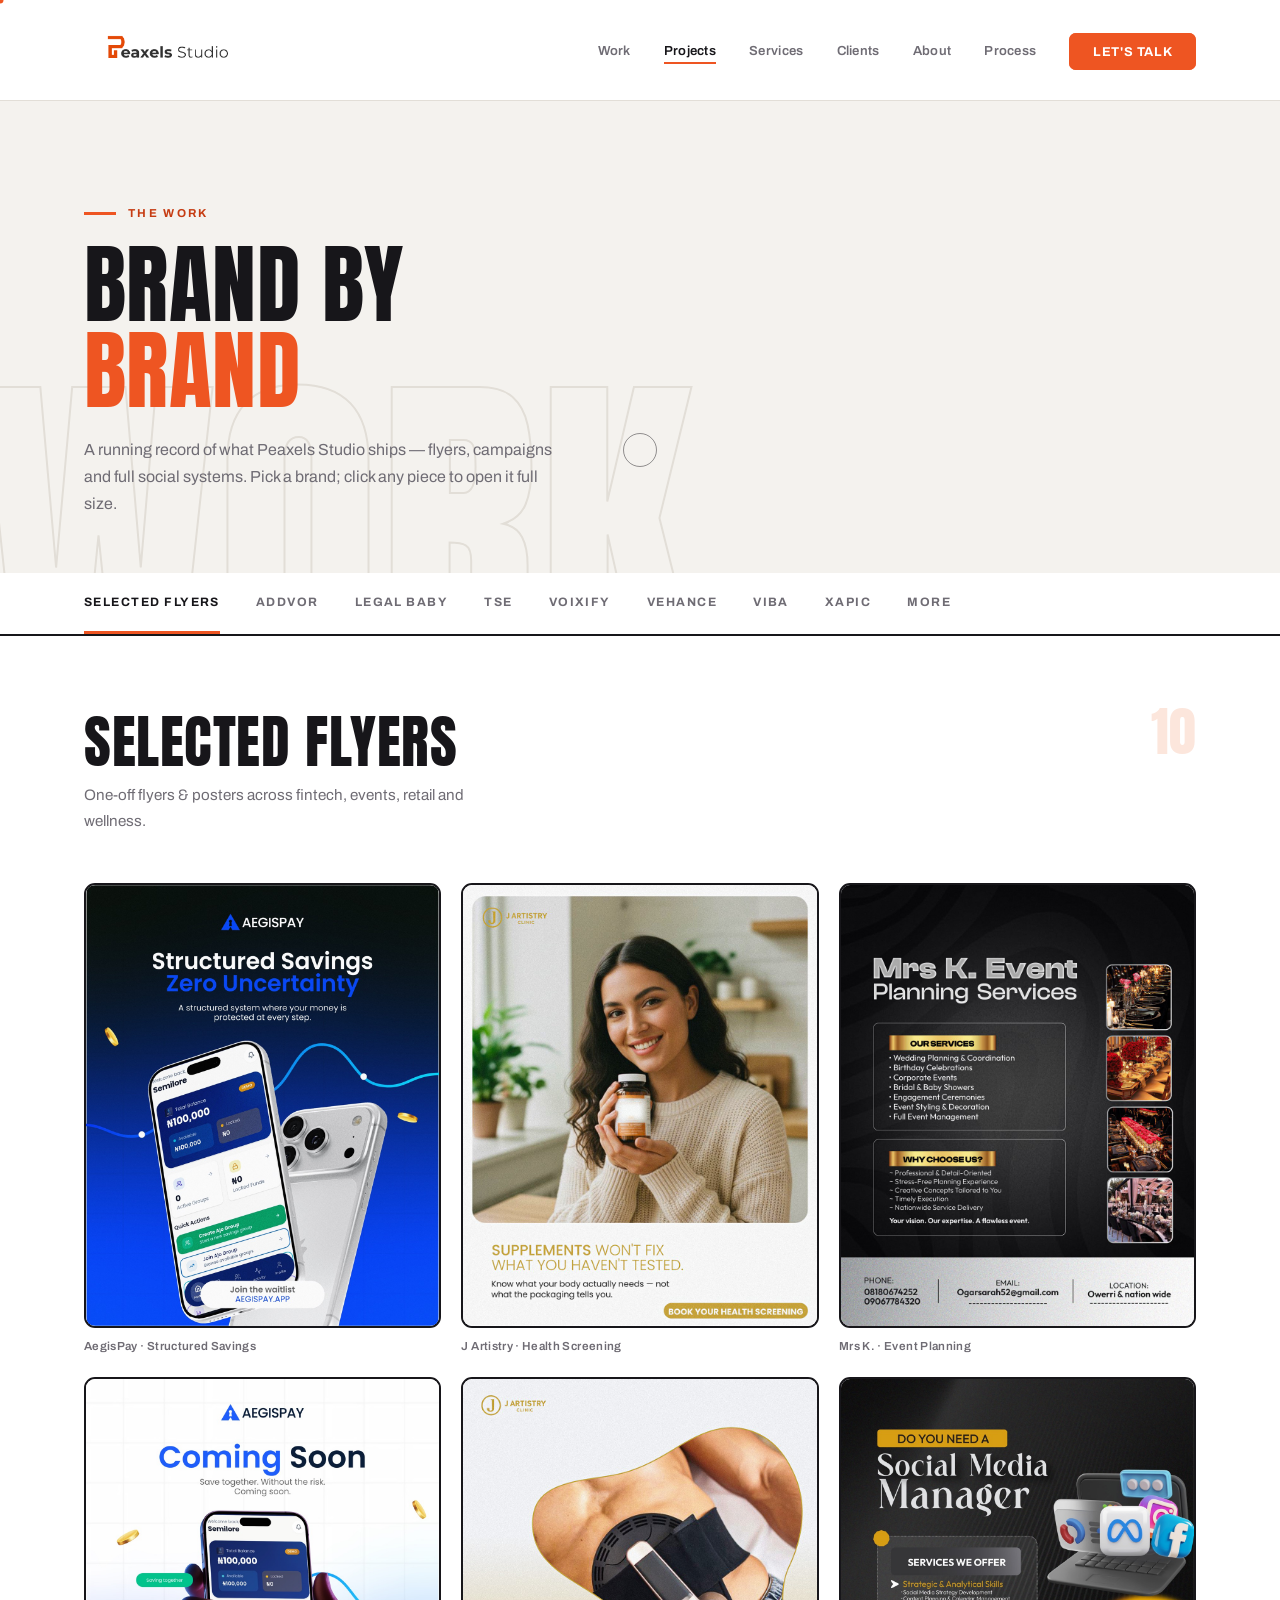
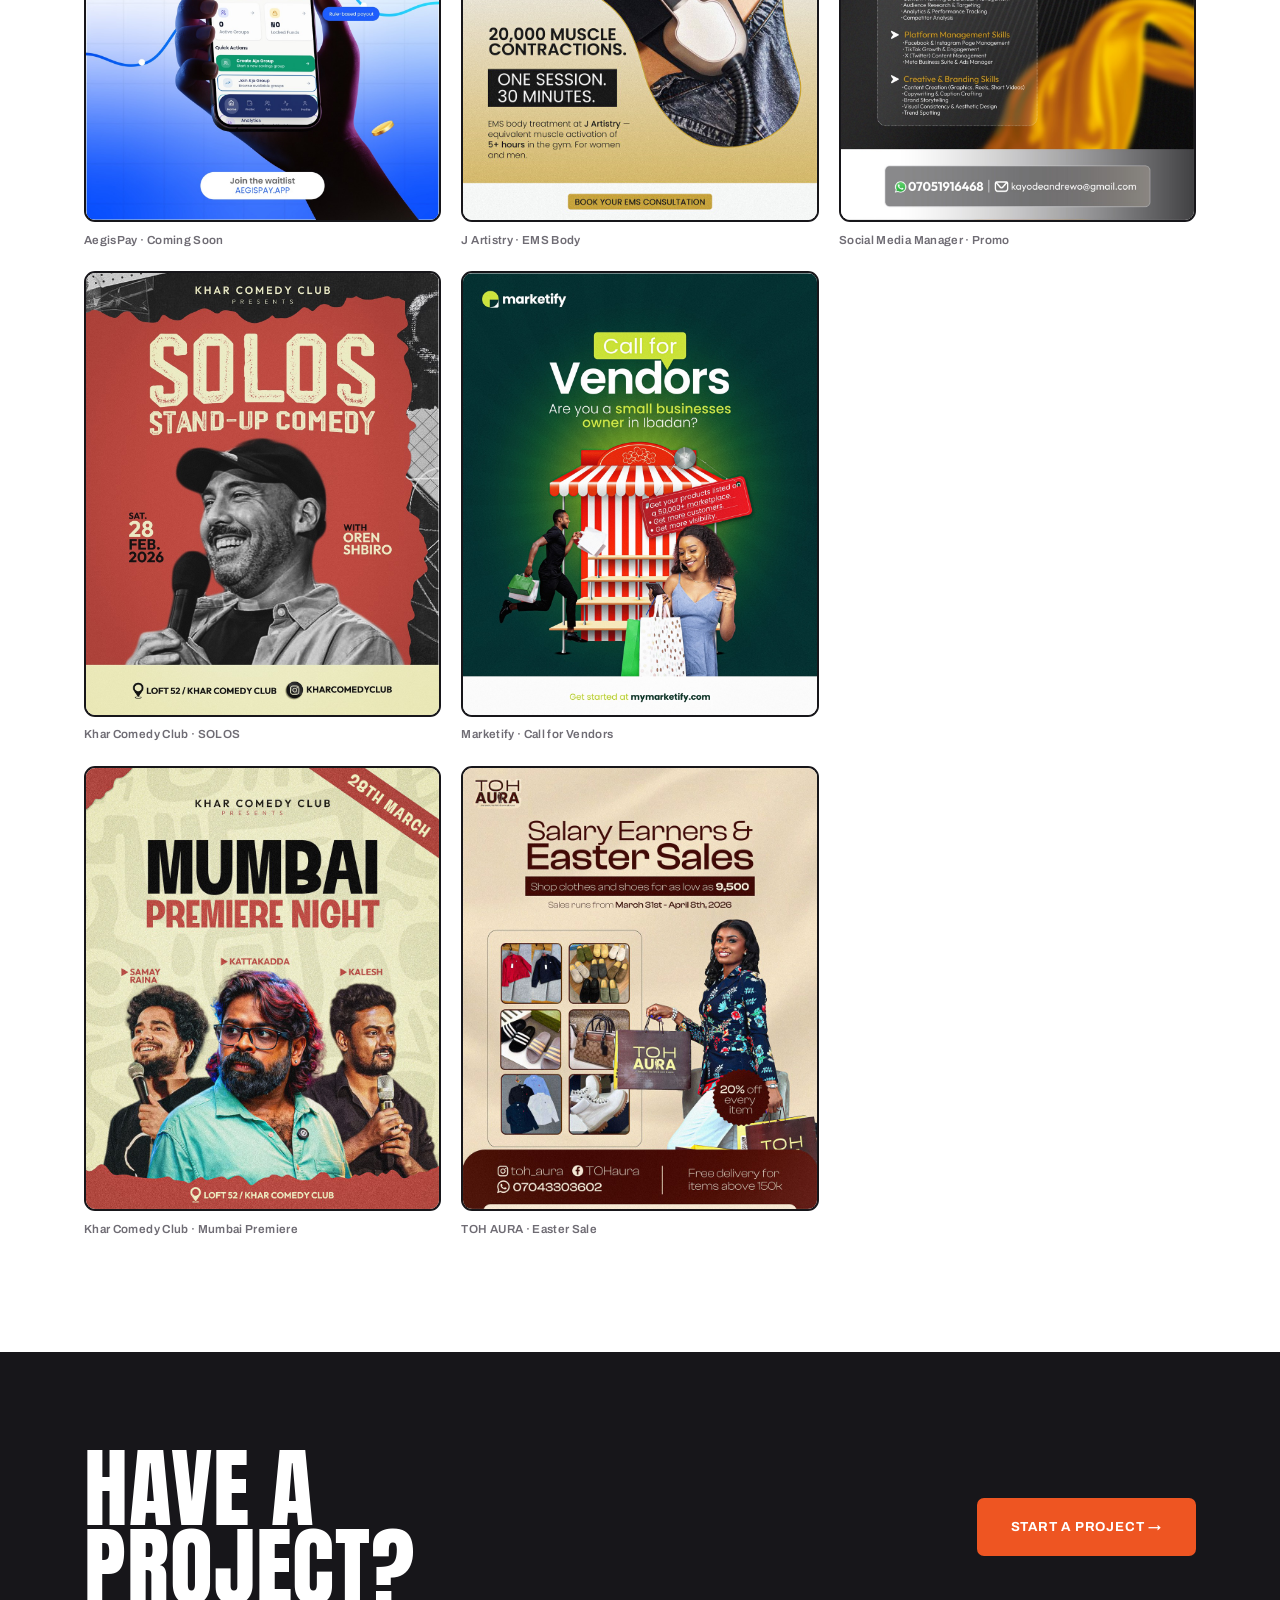
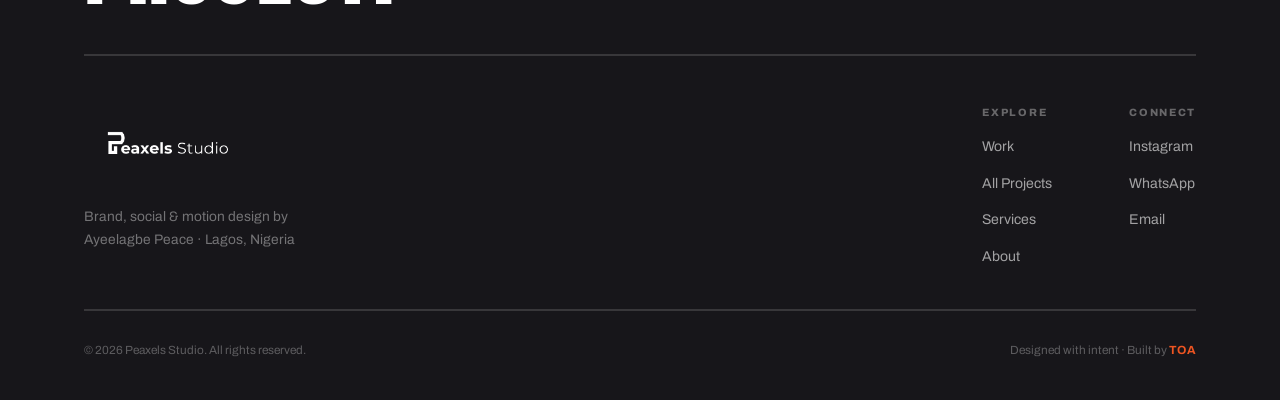
==== commit 1de5e58c: "projects.html: sticky brand-tab interface + premium masonry gallery; add TSE & Voixify galleries" ====
--- a/projects.html
+++ b/projects.html
@@ -64,20 +64,30 @@
       <h1 class="arc-title reveal" style="--d:.05s">Brand by<br /><span class="fill">brand</span></h1>
       <p class="arc-lead reveal" style="--d:.12s">
         A running record of what Peaxels Studio ships — flyers, campaigns and full
-        social systems. Click any piece to open it full size.
+        social systems. Pick a brand; click any piece to open it full size.
       </p>
-      <nav class="arc-jump reveal" style="--d:.18s" aria-label="Jump to section">
-        <a href="#flyers">Selected Flyers</a>
-        <a href="#addvor">Addvor</a>
-        <a href="#legal-baby">Legal Baby</a>
-      </nav>
     </div>
   </header>
 
+  <!-- BRAND TABS -->
+  <nav class="tabbar" id="tabbar" aria-label="Brands">
+    <div class="tabbar-inner" role="tablist">
+      <button class="tab" role="tab" data-panel="flyers">Selected Flyers</button>
+      <button class="tab" role="tab" data-panel="addvor">Addvor</button>
+      <button class="tab" role="tab" data-panel="legal-baby">Legal Baby</button>
+      <button class="tab" role="tab" data-panel="tse">TSE</button>
+      <button class="tab" role="tab" data-panel="voixify">Voixify</button>
+      <button class="tab" role="tab" data-panel="vehance">Vehance</button>
+      <button class="tab" role="tab" data-panel="viba">Viba</button>
+      <button class="tab" role="tab" data-panel="xapic">Xapic</button>
+      <button class="tab" role="tab" data-panel="more">More</button>
+    </div>
+  </nav>
+
   <!-- SELECTED FLYERS -->
-  <section class="section brand-block" id="flyers">
-    <div class="container">
-      <div class="brand-head reveal">
+  <section class="tabpanel" id="panel-flyers">
+    <div class="container">
+      <div class="brand-head reveal"><span class="panel-count" aria-hidden="true"></span>
         <h2 class="brand-name">Selected Flyers</h2>
         <p class="brand-meta">One-off flyers &amp; posters across fintech, events, retail and wellness.</p>
       </div>
@@ -97,9 +107,9 @@
   </section>
 
   <!-- ADDVOR -->
-  <section class="section brand-block brand-block--alt" id="addvor">
-    <div class="container">
-      <div class="brand-head reveal">
+  <section class="tabpanel" id="panel-addvor">
+    <div class="container">
+      <div class="brand-head reveal"><span class="panel-count" aria-hidden="true"></span>
         <h2 class="brand-name">Addvor</h2>
         <p class="brand-meta">UK study-abroad consultancy — an ongoing run of social campaign posts.</p>
       </div>
@@ -120,9 +130,9 @@
   </section>
 
   <!-- LEGAL BABY -->
-  <section class="section brand-block" id="legal-baby">
-    <div class="container">
-      <div class="brand-head reveal">
+  <section class="tabpanel" id="panel-legal-baby">
+    <div class="container">
+      <div class="brand-head reveal"><span class="panel-count" aria-hidden="true"></span>
         <h2 class="brand-name">Legal Baby</h2>
         <p class="brand-meta">Music distribution platform — a full social system across four running series.</p>
       </div>
@@ -178,17 +188,138 @@
     </div>
   </section>
 
+  <!-- VEHANCE -->
+  <section class="tabpanel" id="panel-vehance">
+    <div class="container">
+      <div class="brand-head reveal"><span class="panel-count" aria-hidden="true"></span>
+        <h2 class="brand-name">Vehance</h2>
+        <p class="brand-meta">Vehance Technologies — B2B software &amp; IT. Social campaign posts, clean corporate blue.</p>
+      </div>
+      <div class="gallery reveal" style="--d:.05s">
+        <figure><a href="images/projects/vehance/vehance-01.jpg" target="_blank" rel="noopener"><img src="images/projects/vehance/vehance-01.jpg" alt="Vehance social design 1" loading="lazy" /></a></figure>
+        <figure><a href="images/projects/vehance/vehance-02.jpg" target="_blank" rel="noopener"><img src="images/projects/vehance/vehance-02.jpg" alt="Vehance social design 2" loading="lazy" /></a></figure>
+        <figure><a href="images/projects/vehance/vehance-03.jpg" target="_blank" rel="noopener"><img src="images/projects/vehance/vehance-03.jpg" alt="Vehance social design 3" loading="lazy" /></a></figure>
+        <figure><a href="images/projects/vehance/vehance-04.jpg" target="_blank" rel="noopener"><img src="images/projects/vehance/vehance-04.jpg" alt="Vehance social design 4" loading="lazy" /></a></figure>
+        <figure><a href="images/projects/vehance/vehance-05.jpg" target="_blank" rel="noopener"><img src="images/projects/vehance/vehance-05.jpg" alt="Vehance social design 5" loading="lazy" /></a></figure>
+        <figure><a href="images/projects/vehance/vehance-06.jpg" target="_blank" rel="noopener"><img src="images/projects/vehance/vehance-06.jpg" alt="Vehance social design 6" loading="lazy" /></a></figure>
+        <figure><a href="images/projects/vehance/vehance-07.jpg" target="_blank" rel="noopener"><img src="images/projects/vehance/vehance-07.jpg" alt="Vehance social design 7" loading="lazy" /></a></figure>
+        <figure><a href="images/projects/vehance/vehance-08.jpg" target="_blank" rel="noopener"><img src="images/projects/vehance/vehance-08.jpg" alt="Vehance social design 8" loading="lazy" /></a></figure>
+        <figure><a href="images/projects/vehance/vehance-09.jpg" target="_blank" rel="noopener"><img src="images/projects/vehance/vehance-09.jpg" alt="Vehance social design 9" loading="lazy" /></a></figure>
+      </div>
+    </div>
+  </section>
+
+  <!-- VIBA -->
+  <section class="tabpanel" id="panel-viba">
+    <div class="container">
+      <div class="brand-head reveal"><span class="panel-count" aria-hidden="true"></span>
+        <h2 class="brand-name">Viba</h2>
+        <p class="brand-meta">Volcano Intelligence Business Associates — marketing consultancy. Question-led social posts.</p>
+      </div>
+      <div class="gallery reveal" style="--d:.05s">
+        <figure><a href="images/projects/viba/viba-01.jpg" target="_blank" rel="noopener"><img src="images/projects/viba/viba-01.jpg" alt="Viba social design 1" loading="lazy" /></a></figure>
+        <figure><a href="images/projects/viba/viba-02.jpg" target="_blank" rel="noopener"><img src="images/projects/viba/viba-02.jpg" alt="Viba social design 2" loading="lazy" /></a></figure>
+        <figure><a href="images/projects/viba/viba-03.jpg" target="_blank" rel="noopener"><img src="images/projects/viba/viba-03.jpg" alt="Viba social design 3" loading="lazy" /></a></figure>
+        <figure><a href="images/projects/viba/viba-04.jpg" target="_blank" rel="noopener"><img src="images/projects/viba/viba-04.jpg" alt="Viba social design 4" loading="lazy" /></a></figure>
+      </div>
+    </div>
+  </section>
+
+  <!-- XAPIC -->
+  <section class="tabpanel" id="panel-xapic">
+    <div class="container">
+      <div class="brand-head reveal"><span class="panel-count" aria-hidden="true"></span>
+        <h2 class="brand-name">Xapic</h2>
+        <p class="brand-meta">Xapic Technologies &amp; Engineering School — recruitment and programme social design.</p>
+      </div>
+      <div class="gallery reveal" style="--d:.05s">
+        <figure><a href="images/projects/xapic/xapic-01.jpg" target="_blank" rel="noopener"><img src="images/projects/xapic/xapic-01.jpg" alt="Xapic social design 1" loading="lazy" /></a></figure>
+        <figure><a href="images/projects/xapic/xapic-02.jpg" target="_blank" rel="noopener"><img src="images/projects/xapic/xapic-02.jpg" alt="Xapic social design 2" loading="lazy" /></a></figure>
+        <figure><a href="images/projects/xapic/xapic-03.jpg" target="_blank" rel="noopener"><img src="images/projects/xapic/xapic-03.jpg" alt="Xapic social design 3" loading="lazy" /></a></figure>
+        <figure><a href="images/projects/xapic/xapic-04.jpg" target="_blank" rel="noopener"><img src="images/projects/xapic/xapic-04.jpg" alt="Xapic social design 4" loading="lazy" /></a></figure>
+        <figure><a href="images/projects/xapic/xapic-05.jpg" target="_blank" rel="noopener"><img src="images/projects/xapic/xapic-05.jpg" alt="Xapic social design 5" loading="lazy" /></a></figure>
+        <figure><a href="images/projects/xapic/xapic-06.jpg" target="_blank" rel="noopener"><img src="images/projects/xapic/xapic-06.jpg" alt="Xapic social design 6" loading="lazy" /></a></figure>
+        <figure><a href="images/projects/xapic/xapic-07.jpg" target="_blank" rel="noopener"><img src="images/projects/xapic/xapic-07.jpg" alt="Xapic social design 7" loading="lazy" /></a></figure>
+        <figure><a href="images/projects/xapic/xapic-08.jpg" target="_blank" rel="noopener"><img src="images/projects/xapic/xapic-08.jpg" alt="Xapic social design 8" loading="lazy" /></a></figure>
+      </div>
+    </div>
+  </section>
+
+  <!-- TSE -->
+  <section class="tabpanel" id="panel-tse">
+    <div class="container">
+      <div class="brand-head reveal"><span class="panel-count" aria-hidden="true"></span>
+        <h2 class="brand-name">TSE</h2>
+        <p class="brand-meta">Faith organisation — event flyers, service graphics and broadcast campaign series.</p>
+      </div>
+      <div class="gallery reveal" style="--d:.05s">
+        <figure><a href="images/projects/tse/tse-01.jpg" target="_blank" rel="noopener"><img src="images/projects/tse/tse-01.jpg" alt="TSE design 1" loading="lazy" /></a></figure>
+        <figure><a href="images/projects/tse/tse-02.jpg" target="_blank" rel="noopener"><img src="images/projects/tse/tse-02.jpg" alt="TSE design 2" loading="lazy" /></a></figure>
+        <figure><a href="images/projects/tse/tse-03.jpg" target="_blank" rel="noopener"><img src="images/projects/tse/tse-03.jpg" alt="TSE design 3" loading="lazy" /></a></figure>
+        <figure><a href="images/projects/tse/tse-04.jpg" target="_blank" rel="noopener"><img src="images/projects/tse/tse-04.jpg" alt="TSE design 4" loading="lazy" /></a></figure>
+        <figure><a href="images/projects/tse/tse-05.jpg" target="_blank" rel="noopener"><img src="images/projects/tse/tse-05.jpg" alt="TSE design 5" loading="lazy" /></a></figure>
+        <figure><a href="images/projects/tse/tse-06.jpg" target="_blank" rel="noopener"><img src="images/projects/tse/tse-06.jpg" alt="TSE design 6" loading="lazy" /></a></figure>
+        <figure><a href="images/projects/tse/tse-07.jpg" target="_blank" rel="noopener"><img src="images/projects/tse/tse-07.jpg" alt="TSE design 7" loading="lazy" /></a></figure>
+        <figure><a href="images/projects/tse/tse-08.jpg" target="_blank" rel="noopener"><img src="images/projects/tse/tse-08.jpg" alt="TSE design 8" loading="lazy" /></a></figure>
+        <figure><a href="images/projects/tse/tse-09.jpg" target="_blank" rel="noopener"><img src="images/projects/tse/tse-09.jpg" alt="TSE design 9" loading="lazy" /></a></figure>
+        <figure><a href="images/projects/tse/tse-10.jpg" target="_blank" rel="noopener"><img src="images/projects/tse/tse-10.jpg" alt="TSE design 10" loading="lazy" /></a></figure>
+        <figure><a href="images/projects/tse/tse-11.jpg" target="_blank" rel="noopener"><img src="images/projects/tse/tse-11.jpg" alt="TSE design 11" loading="lazy" /></a></figure>
+        <figure><a href="images/projects/tse/tse-12.jpg" target="_blank" rel="noopener"><img src="images/projects/tse/tse-12.jpg" alt="TSE design 12" loading="lazy" /></a></figure>
+        <figure><a href="images/projects/tse/tse-13.jpg" target="_blank" rel="noopener"><img src="images/projects/tse/tse-13.jpg" alt="TSE design 13" loading="lazy" /></a></figure>
+        <figure><a href="images/projects/tse/tse-14.jpg" target="_blank" rel="noopener"><img src="images/projects/tse/tse-14.jpg" alt="TSE design 14" loading="lazy" /></a></figure>
+        <figure><a href="images/projects/tse/tse-15.jpg" target="_blank" rel="noopener"><img src="images/projects/tse/tse-15.jpg" alt="TSE design 15" loading="lazy" /></a></figure>
+        <figure><a href="images/projects/tse/tse-16.jpg" target="_blank" rel="noopener"><img src="images/projects/tse/tse-16.jpg" alt="TSE design 16" loading="lazy" /></a></figure>
+        <figure><a href="images/projects/tse/tse-17.jpg" target="_blank" rel="noopener"><img src="images/projects/tse/tse-17.jpg" alt="TSE design 17" loading="lazy" /></a></figure>
+        <figure><a href="images/projects/tse/tse-18.jpg" target="_blank" rel="noopener"><img src="images/projects/tse/tse-18.jpg" alt="TSE design 18" loading="lazy" /></a></figure>
+        <figure><a href="images/projects/tse/tse-19.jpg" target="_blank" rel="noopener"><img src="images/projects/tse/tse-19.jpg" alt="TSE design 19" loading="lazy" /></a></figure>
+      </div>
+    </div>
+  </section>
+
+  <!-- VOIXIFY -->
+  <section class="tabpanel" id="panel-voixify">
+    <div class="container">
+      <div class="brand-head reveal"><span class="panel-count" aria-hidden="true"></span>
+        <h2 class="brand-name">Voixify</h2>
+        <p class="brand-meta">Consumer service brand — a bright green social system of offers and reassurance posts.</p>
+      </div>
+      <div class="gallery reveal" style="--d:.05s">
+        <figure><a href="images/projects/voixify/voixify-01.jpg" target="_blank" rel="noopener"><img src="images/projects/voixify/voixify-01.jpg" alt="Voixify design 1" loading="lazy" /></a></figure>
+        <figure><a href="images/projects/voixify/voixify-02.jpg" target="_blank" rel="noopener"><img src="images/projects/voixify/voixify-02.jpg" alt="Voixify design 2" loading="lazy" /></a></figure>
+        <figure><a href="images/projects/voixify/voixify-03.jpg" target="_blank" rel="noopener"><img src="images/projects/voixify/voixify-03.jpg" alt="Voixify design 3" loading="lazy" /></a></figure>
+        <figure><a href="images/projects/voixify/voixify-04.jpg" target="_blank" rel="noopener"><img src="images/projects/voixify/voixify-04.jpg" alt="Voixify design 4" loading="lazy" /></a></figure>
+        <figure><a href="images/projects/voixify/voixify-05.jpg" target="_blank" rel="noopener"><img src="images/projects/voixify/voixify-05.jpg" alt="Voixify design 5" loading="lazy" /></a></figure>
+        <figure><a href="images/projects/voixify/voixify-06.jpg" target="_blank" rel="noopener"><img src="images/projects/voixify/voixify-06.jpg" alt="Voixify design 6" loading="lazy" /></a></figure>
+        <figure><a href="images/projects/voixify/voixify-07.jpg" target="_blank" rel="noopener"><img src="images/projects/voixify/voixify-07.jpg" alt="Voixify design 7" loading="lazy" /></a></figure>
+        <figure><a href="images/projects/voixify/voixify-08.jpg" target="_blank" rel="noopener"><img src="images/projects/voixify/voixify-08.jpg" alt="Voixify design 8" loading="lazy" /></a></figure>
+        <figure><a href="images/projects/voixify/voixify-09.jpg" target="_blank" rel="noopener"><img src="images/projects/voixify/voixify-09.jpg" alt="Voixify design 9" loading="lazy" /></a></figure>
+        <figure><a href="images/projects/voixify/voixify-10.jpg" target="_blank" rel="noopener"><img src="images/projects/voixify/voixify-10.jpg" alt="Voixify design 10" loading="lazy" /></a></figure>
+        <figure><a href="images/projects/voixify/voixify-11.jpg" target="_blank" rel="noopener"><img src="images/projects/voixify/voixify-11.jpg" alt="Voixify design 11" loading="lazy" /></a></figure>
+        <figure><a href="images/projects/voixify/voixify-12.jpg" target="_blank" rel="noopener"><img src="images/projects/voixify/voixify-12.jpg" alt="Voixify design 12" loading="lazy" /></a></figure>
+        <figure><a href="images/projects/voixify/voixify-13.jpg" target="_blank" rel="noopener"><img src="images/projects/voixify/voixify-13.jpg" alt="Voixify design 13" loading="lazy" /></a></figure>
+        <figure><a href="images/projects/voixify/voixify-14.jpg" target="_blank" rel="noopener"><img src="images/projects/voixify/voixify-14.jpg" alt="Voixify design 14" loading="lazy" /></a></figure>
+        <figure><a href="images/projects/voixify/voixify-15.jpg" target="_blank" rel="noopener"><img src="images/projects/voixify/voixify-15.jpg" alt="Voixify design 15" loading="lazy" /></a></figure>
+        <figure><a href="images/projects/voixify/voixify-16.jpg" target="_blank" rel="noopener"><img src="images/projects/voixify/voixify-16.jpg" alt="Voixify design 16" loading="lazy" /></a></figure>
+        <figure><a href="images/projects/voixify/voixify-17.jpg" target="_blank" rel="noopener"><img src="images/projects/voixify/voixify-17.jpg" alt="Voixify design 17" loading="lazy" /></a></figure>
+        <figure><a href="images/projects/voixify/voixify-18.jpg" target="_blank" rel="noopener"><img src="images/projects/voixify/voixify-18.jpg" alt="Voixify design 18" loading="lazy" /></a></figure>
+        <figure><a href="images/projects/voixify/voixify-19.jpg" target="_blank" rel="noopener"><img src="images/projects/voixify/voixify-19.jpg" alt="Voixify design 19" loading="lazy" /></a></figure>
+        <figure><a href="images/projects/voixify/voixify-20.jpg" target="_blank" rel="noopener"><img src="images/projects/voixify/voixify-20.jpg" alt="Voixify design 20" loading="lazy" /></a></figure>
+        <figure><a href="images/projects/voixify/voixify-21.jpg" target="_blank" rel="noopener"><img src="images/projects/voixify/voixify-21.jpg" alt="Voixify design 21" loading="lazy" /></a></figure>
+      </div>
+    </div>
+  </section>
+
   <!-- MORE -->
-  <section class="section brand-block brand-block--alt" id="more">
-    <div class="container">
-      <div class="brand-head reveal">
+  <section class="tabpanel" id="panel-more">
+    <div class="container">
+      <div class="brand-head reveal"><span class="panel-count" aria-hidden="true"></span>
         <h2 class="brand-name">More, in progress</h2>
         <p class="brand-meta">Case studies rolling out for the rest of the roster.</p>
       </div>
       <ul class="more-list reveal" style="--d:.05s">
-        <li>TSE</li><li>Silvernig</li><li>Xapic</li><li>Novotern</li><li>Vehance</li>
-        <li>Viba</li><li>Voixify</li><li>Tabansi Consulting</li><li>Slakes Digital</li>
-        <li>Eventboomer</li><li>Edvantor</li><li>Aegispay</li><li>Marketify</li><li>Peaxels</li>
+        <li>Silvernig</li><li>Novotern</li><li>Tabansi Consulting</li>
+        <li>Slakes Digital</li><li>Eventboomer</li><li>Edvantor</li>
+        <li>Aegispay</li><li>Marketify</li><li>Peaxels</li>
       </ul>
       <a href="index.html#contact" class="btn-solid magnetic reveal" style="--d:.1s">Start a Project →</a>
     </div>
--- a/style.css
+++ b/style.css
@@ -707,34 +707,59 @@
 /* ── 19. PROJECTS PAGE ─────────────────────────────────── */
 .arc-hero {
   position: relative; overflow: hidden;
-  padding: calc(var(--nav-h) + clamp(3rem, 8vw, 6rem)) 0 clamp(2.5rem, 6vw, 4rem);
+  padding: calc(var(--nav-h) + clamp(3rem, 8vw, 6rem)) 0 clamp(2.25rem, 5vw, 3.5rem);
   background: var(--bone);
-  border-bottom: 2px solid var(--ink);
 }
 .arc-hero .hero-watermark { bottom: -.28em; }
 .arc-hero .container { position: relative; z-index: 2; }
 .arc-title { font-size: clamp(2.6rem, 8vw, 5.5rem); }
 .arc-lead { margin-top: 1.4rem; max-width: 480px; font-size: 1rem; color: var(--smoke); }
 
-.arc-jump { display: flex; flex-wrap: wrap; gap: .55rem; margin-top: 2rem; }
-.arc-jump a {
-  padding: .55rem 1.1rem;
-  font-size: .72rem; font-weight: 700; letter-spacing: .08em; text-transform: uppercase;
-  border: 2px solid var(--ink); border-radius: var(--r-sm); color: var(--ink);
-  transition: background .25s var(--ease), color .25s var(--ease);
-}
-.arc-jump a:hover { background: var(--ink); color: #fff; }
-
-.brand-block { background: var(--paper); scroll-margin-top: var(--nav-h); }
-.brand-block--alt { background: var(--bone); }
-
-.brand-head { margin-bottom: clamp(2rem, 4vw, 3rem); }
+/* Sticky brand tab bar */
+.tabbar {
+  position: sticky; top: calc(var(--nav-h) - 1px); z-index: 90;
+  background: var(--paper);
+  border-bottom: 2px solid var(--ink);
+}
+.tabbar-inner {
+  display: flex; align-items: stretch;
+  gap: clamp(1rem, 3vw, 2.25rem);
+  max-width: var(--max-w); margin: 0 auto; padding: 0 var(--pad);
+  overflow-x: auto; scrollbar-width: none;
+}
+.tabbar-inner::-webkit-scrollbar { display: none; }
+.tab {
+  flex-shrink: 0;
+  padding: 1.15rem 0;
+  font-size: .76rem; font-weight: 700; letter-spacing: .12em; text-transform: uppercase;
+  color: var(--smoke); white-space: nowrap;
+  border-bottom: 3px solid transparent;
+  transition: color .25s var(--ease), border-color .25s var(--ease);
+}
+.tab:hover { color: var(--ink); }
+.tab.active { color: var(--ink); border-bottom-color: var(--orange); }
+
+/* Panels */
+.tabpanel {
+  display: none;
+  padding: clamp(3rem, 6vw, 5rem) 0 clamp(4rem, 9vw, 7rem);
+  background: var(--paper);
+}
+.tabpanel.active { display: block; animation: fadeUp .5s var(--ease); }
+
+.brand-head { position: relative; margin-bottom: clamp(2rem, 4vw, 3rem); padding-right: 4rem; }
 .brand-name {
   font-family: var(--poster); font-weight: 400; text-transform: uppercase;
   font-size: clamp(2rem, 6vw, 3.6rem); line-height: 1; letter-spacing: .01em;
   color: var(--ink);
 }
 .brand-meta { margin-top: .8rem; max-width: 46ch; font-size: .95rem; color: var(--smoke); }
+.panel-count {
+  position: absolute; top: -.15em; right: 0;
+  font-family: var(--poster); font-size: clamp(2.2rem, 5vw, 3.4rem); line-height: 1;
+  color: var(--orange-tint);
+}
+.panel-count:empty { display: none; }
 
 .subgroup + .subgroup { margin-top: clamp(2.5rem, 5vw, 3.5rem); }
 .subgroup-title {
@@ -743,19 +768,34 @@
   padding-bottom: .7rem; border-bottom: 2px solid var(--line);
 }
 
-.gallery { column-count: 3; column-gap: 1.1rem; }
-.gallery figure { break-inside: avoid; margin: 0 0 1.1rem; }
-.gallery a { display: block; border: 2px solid var(--ink); border-radius: var(--r); overflow: hidden; }
-.gallery img { width: 100%; height: auto; display: block; transition: transform .5s var(--ease); }
-.gallery a:hover img { transform: scale(1.03); }
+/* Premium masonry gallery */
+.gallery { column-count: 3; column-gap: clamp(.9rem, 1.6vw, 1.35rem); }
+.gallery figure { break-inside: avoid; margin: 0 0 clamp(.9rem, 1.6vw, 1.35rem); }
+.gallery a {
+  display: block; position: relative;
+  border: 2px solid var(--ink); border-radius: var(--r);
+  overflow: hidden;
+}
+.gallery img {
+  width: 100%; height: auto; display: block;
+  transition: transform .6s var(--ease);
+}
+.gallery a::after {
+  content: 'View \2197';
+  position: absolute; left: 0; right: 0; bottom: 0;
+  padding: .85rem 1rem;
+  background: var(--ink); color: var(--orange);
+  font-size: .66rem; font-weight: 800; letter-spacing: .16em; text-transform: uppercase;
+  transform: translateY(101%);
+  transition: transform .4s var(--ease);
+}
+.gallery a:hover img { transform: scale(1.04); }
+.gallery a:hover::after { transform: none; }
 .gallery figcaption {
-  margin-top: .5rem; font-size: .74rem; font-weight: 600; letter-spacing: .02em; color: var(--smoke);
-}
-
-.more-list {
-  display: flex; flex-wrap: wrap; gap: .5rem;
-  margin-bottom: 2rem;
-}
+  margin-top: .55rem; font-size: .73rem; font-weight: 600; letter-spacing: .03em; color: var(--smoke);
+}
+
+.more-list { display: flex; flex-wrap: wrap; gap: .5rem; margin-bottom: 2rem; }
 .more-list li {
   padding: .55rem 1.1rem;
   font-size: .74rem; font-weight: 700; letter-spacing: .1em; text-transform: uppercase;
@@ -808,7 +848,10 @@
   .proc-node:hover { border-top-color: transparent; border-left-color: var(--orange); }
   .testi-wall { grid-template-columns: 1fr; }
   .bubble:hover, .bubble:nth-child(even):hover, .bubble:nth-child(3n):hover { transform: translateY(-6px); }
-  .gallery { column-count: 1; }
+  .gallery { column-count: 2; }
+  .brand-head { padding-right: 0; }
+  .panel-count { display: none; }
+  .tab { letter-spacing: .08em; }
   .section-head { flex-direction: column; align-items: flex-start; gap: 1.5rem; }
   .footer-bottom { flex-direction: column; text-align: center; }
 }
@@ -818,6 +861,7 @@
   .hero-btns a { width: 100%; justify-content: center; }
   .hero-stats { gap: 1rem; }
   .hstat-div { height: 32px; }
+  .gallery { column-count: 1; }
 }
 
 /* ── 21. SCROLLBAR ─────────────────────────────────────── */
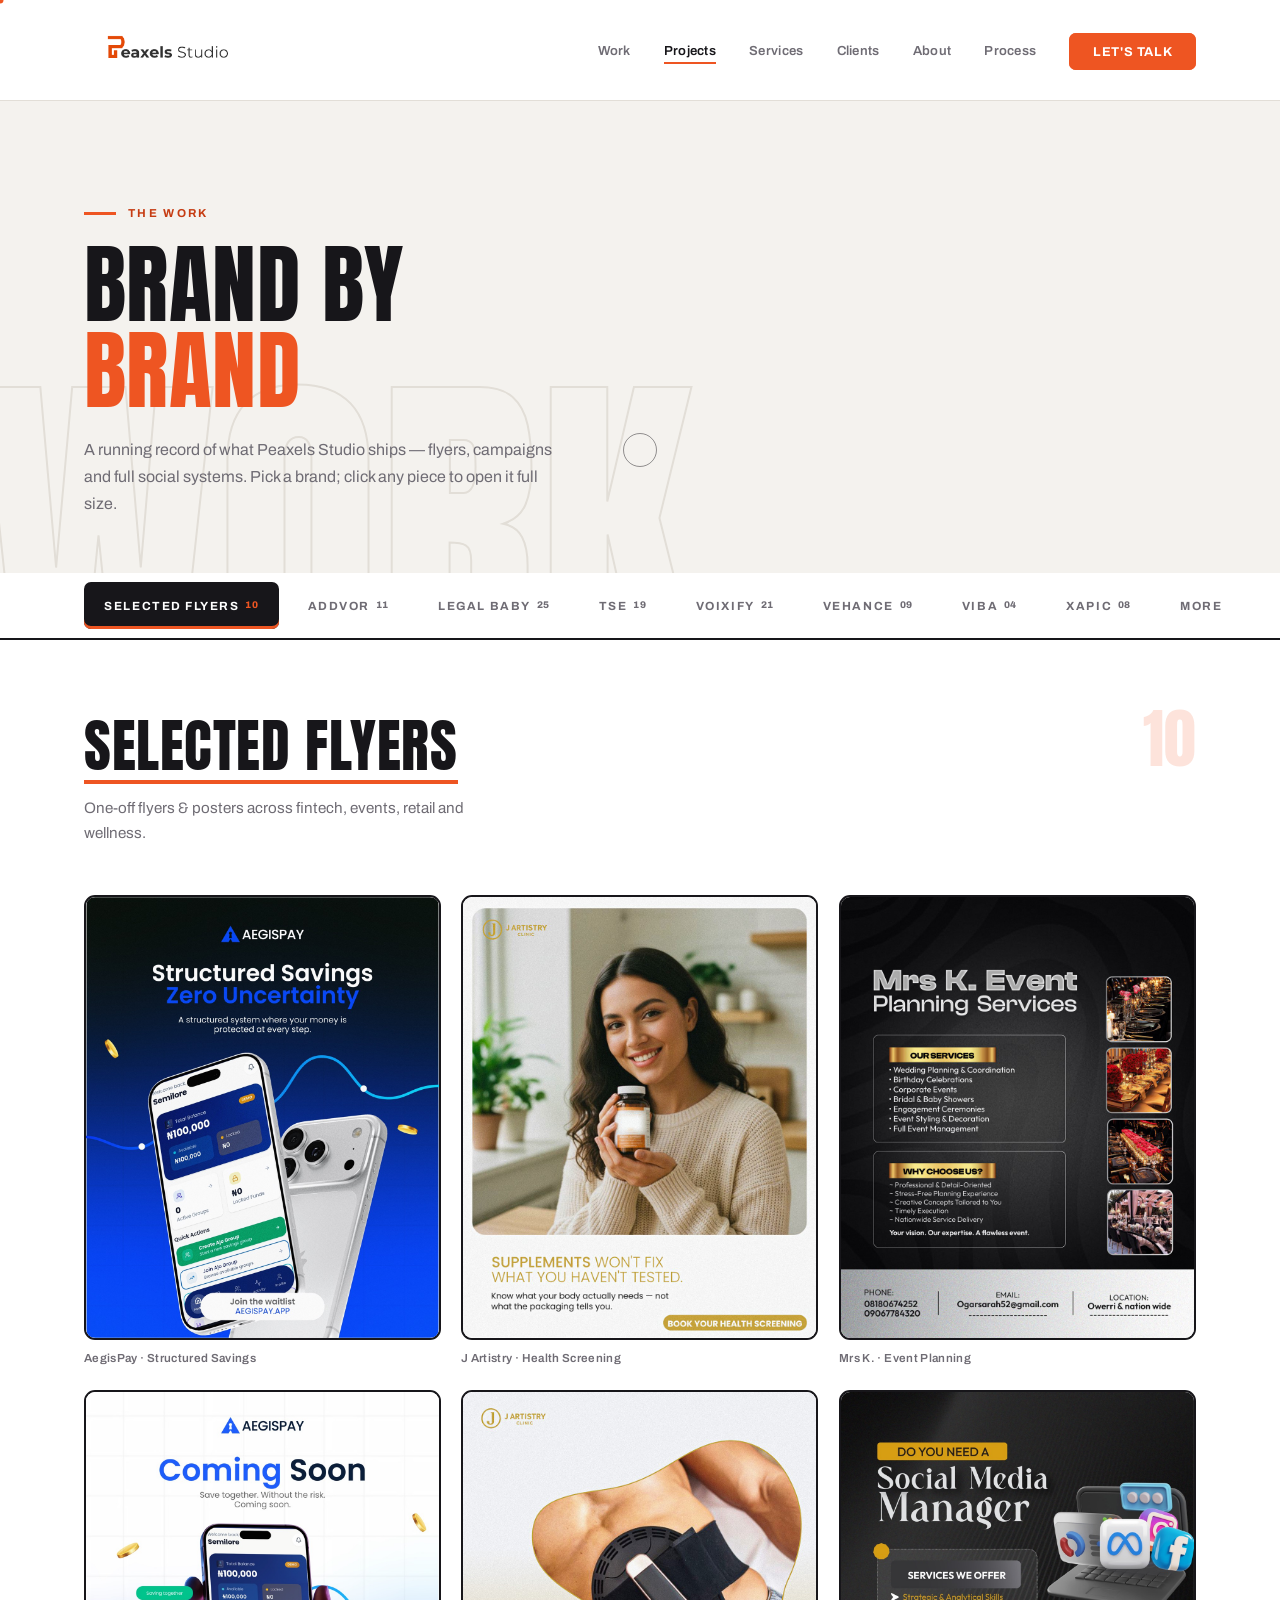
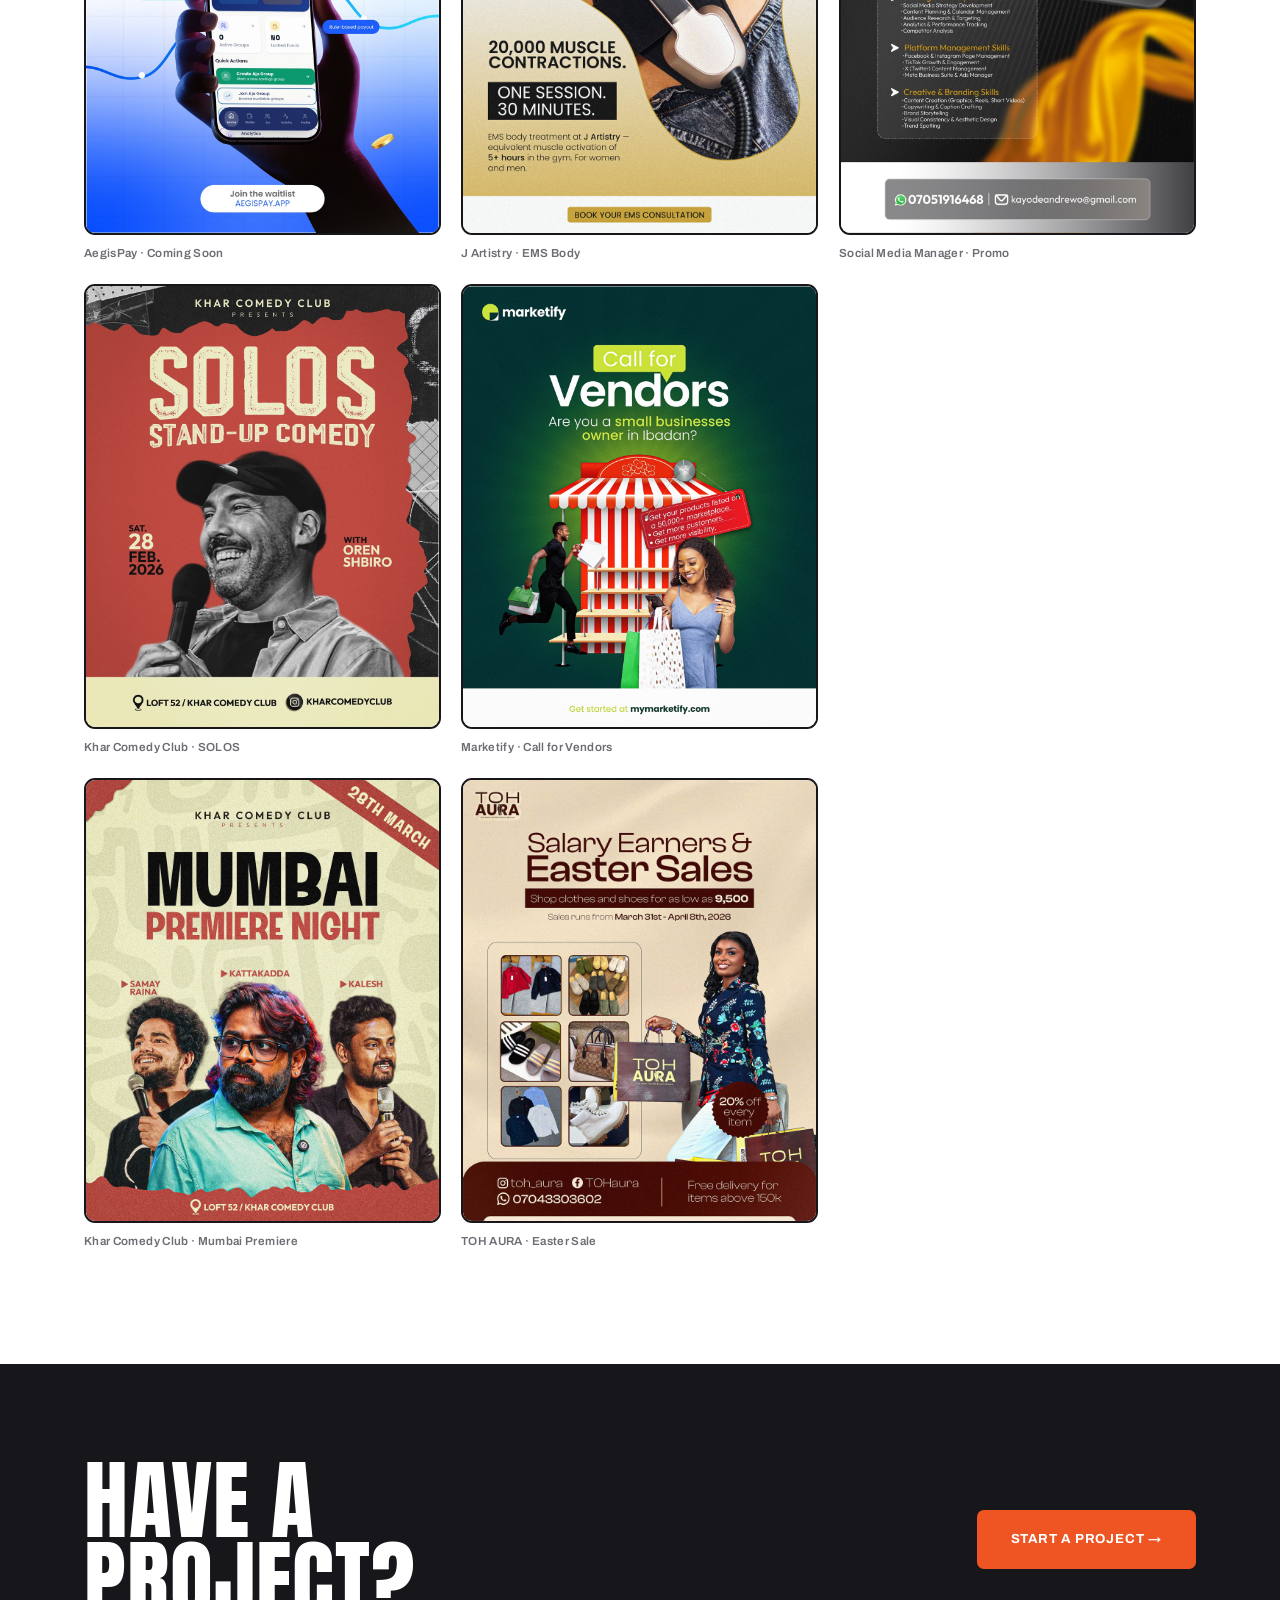
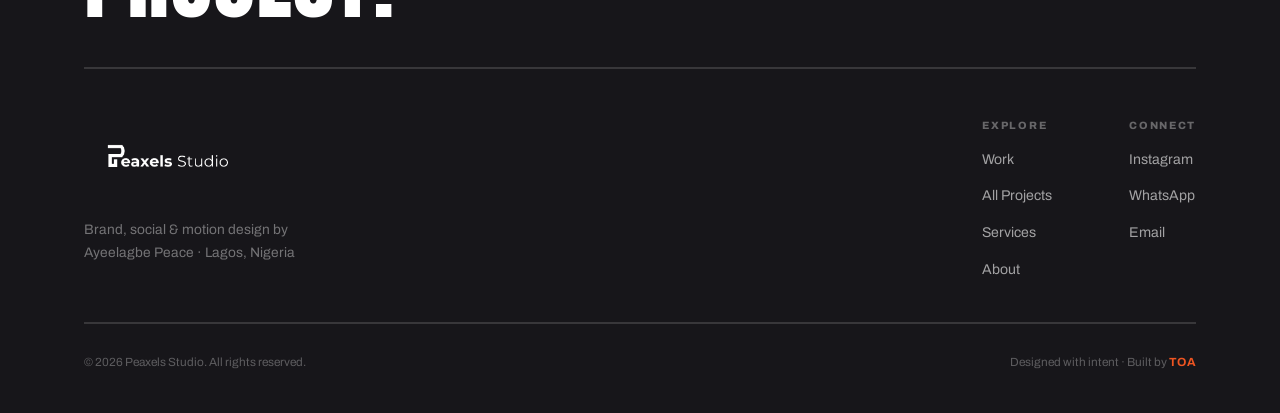
==== commit 75f47000: "refactor: reimplement project tabs with a sliding indicator, staggered animations, and keyboard navi" ====
--- a/projects.html
+++ b/projects.html
@@ -72,15 +72,16 @@
   <!-- BRAND TABS -->
   <nav class="tabbar" id="tabbar" aria-label="Brands">
     <div class="tabbar-inner" role="tablist">
-      <button class="tab" role="tab" data-panel="flyers">Selected Flyers</button>
-      <button class="tab" role="tab" data-panel="addvor">Addvor</button>
-      <button class="tab" role="tab" data-panel="legal-baby">Legal Baby</button>
-      <button class="tab" role="tab" data-panel="tse">TSE</button>
-      <button class="tab" role="tab" data-panel="voixify">Voixify</button>
-      <button class="tab" role="tab" data-panel="vehance">Vehance</button>
-      <button class="tab" role="tab" data-panel="viba">Viba</button>
-      <button class="tab" role="tab" data-panel="xapic">Xapic</button>
-      <button class="tab" role="tab" data-panel="more">More</button>
+      <span class="tab-indicator" aria-hidden="true"></span>
+      <button class="tab" role="tab" data-panel="flyers" aria-controls="panel-flyers" aria-selected="true">Selected Flyers<span class="tab-count" aria-hidden="true"></span></button>
+      <button class="tab" role="tab" data-panel="addvor" aria-controls="panel-addvor" aria-selected="false" tabindex="-1">Addvor<span class="tab-count" aria-hidden="true"></span></button>
+      <button class="tab" role="tab" data-panel="legal-baby" aria-controls="panel-legal-baby" aria-selected="false" tabindex="-1">Legal Baby<span class="tab-count" aria-hidden="true"></span></button>
+      <button class="tab" role="tab" data-panel="tse" aria-controls="panel-tse" aria-selected="false" tabindex="-1">TSE<span class="tab-count" aria-hidden="true"></span></button>
+      <button class="tab" role="tab" data-panel="voixify" aria-controls="panel-voixify" aria-selected="false" tabindex="-1">Voixify<span class="tab-count" aria-hidden="true"></span></button>
+      <button class="tab" role="tab" data-panel="vehance" aria-controls="panel-vehance" aria-selected="false" tabindex="-1">Vehance<span class="tab-count" aria-hidden="true"></span></button>
+      <button class="tab" role="tab" data-panel="viba" aria-controls="panel-viba" aria-selected="false" tabindex="-1">Viba<span class="tab-count" aria-hidden="true"></span></button>
+      <button class="tab" role="tab" data-panel="xapic" aria-controls="panel-xapic" aria-selected="false" tabindex="-1">Xapic<span class="tab-count" aria-hidden="true"></span></button>
+      <button class="tab" role="tab" data-panel="more" aria-controls="panel-more" aria-selected="false" tabindex="-1">More<span class="tab-count" aria-hidden="true"></span></button>
     </div>
   </nav>
 
--- a/style.css
+++ b/style.css
@@ -715,49 +715,100 @@
 .arc-title { font-size: clamp(2.6rem, 8vw, 5.5rem); }
 .arc-lead { margin-top: 1.4rem; max-width: 480px; font-size: 1rem; color: var(--smoke); }
 
-/* Sticky brand tab bar */
+/* Sticky brand tab bar — segmented control with a sliding solid indicator */
 .tabbar {
   position: sticky; top: calc(var(--nav-h) - 1px); z-index: 90;
   background: var(--paper);
   border-bottom: 2px solid var(--ink);
 }
 .tabbar-inner {
-  display: flex; align-items: stretch;
-  gap: clamp(1rem, 3vw, 2.25rem);
-  max-width: var(--max-w); margin: 0 auto; padding: 0 var(--pad);
-  overflow-x: auto; scrollbar-width: none;
+  position: relative;
+  display: flex; align-items: center;
+  gap: clamp(.3rem, .8vw, .55rem);
+  max-width: var(--max-w); margin: 0 auto;
+  padding: .55rem var(--pad);
+  overflow-x: auto; overflow-y: hidden;
+  scrollbar-width: none;
 }
 .tabbar-inner::-webkit-scrollbar { display: none; }
+
+.tab-indicator {
+  position: absolute; top: .55rem; left: 0;
+  height: calc(100% - 1.1rem);
+  width: var(--w, 0);
+  transform: translateX(var(--x, 0));
+  background: var(--ink);
+  border-radius: var(--r-sm);
+  box-shadow: inset 0 -3px 0 0 var(--orange);
+  pointer-events: none; z-index: 0;
+  will-change: transform, width;
+  transition: transform .5s var(--ease), width .5s var(--ease);
+}
+.tab-indicator.no-anim { transition: none; }
+
 .tab {
+  position: relative; z-index: 1;
   flex-shrink: 0;
-  padding: 1.15rem 0;
-  font-size: .76rem; font-weight: 700; letter-spacing: .12em; text-transform: uppercase;
+  display: inline-flex; align-items: center; gap: .5em;
+  padding: .72rem 1.15rem;
+  font-size: .74rem; font-weight: 700; letter-spacing: .13em; text-transform: uppercase;
   color: var(--smoke); white-space: nowrap;
-  border-bottom: 3px solid transparent;
-  transition: color .25s var(--ease), border-color .25s var(--ease);
-}
-.tab:hover { color: var(--ink); }
-.tab.active { color: var(--ink); border-bottom-color: var(--orange); }
-
-/* Panels */
+  border: 2px solid transparent; border-radius: var(--r-sm);
+  transition: color .32s var(--ease), border-color .3s var(--ease), transform .3s var(--ease);
+}
+.tab:hover { color: var(--ink); border-color: var(--line); transform: translateY(-2px); }
+.tab:focus-visible { outline-offset: 1px; }
+.tab.active { color: #fff; transition-delay: .1s; }
+.tab.active:hover { border-color: transparent; transform: none; }
+
+.tab-count {
+  font-family: var(--sans);
+  font-size: .82em; font-weight: 800; letter-spacing: .04em;
+  color: var(--smoke);
+  transition: color .32s var(--ease);
+}
+.tab:hover .tab-count,
+.tab.active .tab-count { color: var(--orange); }
+.tab-count:empty { display: none; }
+
+/* Panels — staggered entrance on every activation */
 .tabpanel {
   display: none;
   padding: clamp(3rem, 6vw, 5rem) 0 clamp(4rem, 9vw, 7rem);
   background: var(--paper);
 }
-.tabpanel.active { display: block; animation: fadeUp .5s var(--ease); }
+.tabpanel.active { display: block; }
+.tabpanel.active .brand-head { animation: tabRise .55s var(--ease) both; }
+.tabpanel.active .subgroup   { animation: tabRise .55s var(--ease) both; animation-delay: .05s; }
+.tabpanel.active .gallery figure {
+  animation: figIn .5s var(--ease) both;
+  animation-delay: calc(min(var(--i, 0), 16) * 38ms + 90ms);
+}
+@keyframes tabRise { from { opacity: 0; transform: translateY(24px); } to { opacity: 1; transform: none; } }
+@keyframes figIn  { from { opacity: 0; transform: translateY(22px) scale(.98); } to { opacity: 1; transform: none; } }
+@keyframes lineWipe { from { transform: scaleX(0); } to { transform: scaleX(1); } }
 
 .brand-head { position: relative; margin-bottom: clamp(2rem, 4vw, 3rem); padding-right: 4rem; }
 .brand-name {
+  position: relative; display: inline-block;
   font-family: var(--poster); font-weight: 400; text-transform: uppercase;
   font-size: clamp(2rem, 6vw, 3.6rem); line-height: 1; letter-spacing: .01em;
   color: var(--ink);
 }
-.brand-meta { margin-top: .8rem; max-width: 46ch; font-size: .95rem; color: var(--smoke); }
+.brand-name::after {
+  content: ''; position: absolute; left: 0; bottom: -.16em;
+  width: 100%; height: 4px; background: var(--orange);
+  transform: scaleX(0); transform-origin: left;
+}
+.tabpanel.active .brand-name::after { animation: lineWipe .6s var(--ease) .3s both; }
+
+.brand-meta { margin-top: 1.1rem; max-width: 46ch; font-size: .95rem; color: var(--smoke); }
 .panel-count {
   position: absolute; top: -.15em; right: 0;
-  font-family: var(--poster); font-size: clamp(2.2rem, 5vw, 3.4rem); line-height: 1;
-  color: var(--orange-tint);
+  font-family: var(--poster); font-weight: 400;
+  font-size: clamp(2.4rem, 6vw, 4rem); line-height: 1;
+  color: var(--orange); opacity: .16;
+  user-select: none; pointer-events: none;
 }
 .panel-count:empty { display: none; }
 
@@ -768,28 +819,52 @@
   padding-bottom: .7rem; border-bottom: 2px solid var(--line);
 }
 
-/* Premium masonry gallery */
-.gallery { column-count: 3; column-gap: clamp(.9rem, 1.6vw, 1.35rem); }
-.gallery figure { break-inside: avoid; margin: 0 0 clamp(.9rem, 1.6vw, 1.35rem); }
+/* Premium masonry gallery — numbered tiles, hard-offset orange lift */
+.gallery { column-count: 3; column-gap: clamp(.9rem, 1.6vw, 1.35rem); counter-reset: fig; }
+.gallery figure {
+  position: relative;
+  break-inside: avoid; margin: 0 0 clamp(.9rem, 1.6vw, 1.35rem);
+  counter-increment: fig;
+}
+.gallery figure:hover { z-index: 5; }
 .gallery a {
   display: block; position: relative;
   border: 2px solid var(--ink); border-radius: var(--r);
-  overflow: hidden;
+  overflow: hidden; background: var(--bone);
+  transition: transform .45s var(--ease), box-shadow .45s var(--ease);
+}
+.gallery a:hover {
+  transform: translate(-4px, -4px);
+  box-shadow: 9px 9px 0 0 var(--orange);
 }
 .gallery img {
   width: 100%; height: auto; display: block;
-  transition: transform .6s var(--ease);
-}
+  transition: transform .7s var(--ease);
+}
+.gallery a:hover img { transform: scale(1.05); }
+
+.gallery a::before {
+  content: counter(fig, decimal-leading-zero);
+  position: absolute; top: .55rem; left: .55rem; z-index: 3;
+  padding: .28rem .46rem;
+  font-family: var(--poster); font-size: .92rem; line-height: 1; letter-spacing: .02em;
+  background: var(--ink); color: var(--orange);
+  border-radius: var(--r-sm);
+  opacity: 0; transform: translateY(-8px);
+  transition: opacity .35s var(--ease), transform .35s var(--ease);
+}
+.gallery a:hover::before { opacity: 1; transform: none; }
+
 .gallery a::after {
-  content: 'View \2197';
-  position: absolute; left: 0; right: 0; bottom: 0;
-  padding: .85rem 1rem;
+  content: 'Open \2197';
+  position: absolute; left: 0; right: 0; bottom: 0; z-index: 3;
+  padding: .8rem 1rem;
   background: var(--ink); color: var(--orange);
-  font-size: .66rem; font-weight: 800; letter-spacing: .16em; text-transform: uppercase;
+  border-top: 2px solid var(--orange);
+  font-size: .63rem; font-weight: 800; letter-spacing: .18em; text-transform: uppercase;
   transform: translateY(101%);
   transition: transform .4s var(--ease);
 }
-.gallery a:hover img { transform: scale(1.04); }
 .gallery a:hover::after { transform: none; }
 .gallery figcaption {
   margin-top: .55rem; font-size: .73rem; font-weight: 600; letter-spacing: .03em; color: var(--smoke);
@@ -797,10 +872,12 @@
 
 .more-list { display: flex; flex-wrap: wrap; gap: .5rem; margin-bottom: 2rem; }
 .more-list li {
-  padding: .55rem 1.1rem;
+  padding: .6rem 1.2rem;
   font-size: .74rem; font-weight: 700; letter-spacing: .1em; text-transform: uppercase;
-  border: 1.5px solid var(--line); border-radius: 999px; color: var(--smoke);
-}
+  border: 2px solid var(--line); border-radius: var(--r-sm); color: var(--smoke);
+  transition: border-color .3s var(--ease), color .3s var(--ease), transform .3s var(--ease);
+}
+.more-list li:hover { border-color: var(--ink); color: var(--ink); transform: translateY(-2px); }
 
 /* ── 20. RESPONSIVE ────────────────────────────────────── */
 @media (max-width: 1080px) {
@@ -849,9 +926,10 @@
   .testi-wall { grid-template-columns: 1fr; }
   .bubble:hover, .bubble:nth-child(even):hover, .bubble:nth-child(3n):hover { transform: translateY(-6px); }
   .gallery { column-count: 2; }
+  .gallery a:hover { transform: translate(-3px, -3px); box-shadow: 6px 6px 0 0 var(--orange); }
   .brand-head { padding-right: 0; }
   .panel-count { display: none; }
-  .tab { letter-spacing: .08em; }
+  .tab { letter-spacing: .08em; padding: .62rem .7rem; }
   .section-head { flex-direction: column; align-items: flex-start; gap: 1.5rem; }
   .footer-bottom { flex-direction: column; text-align: center; }
 }
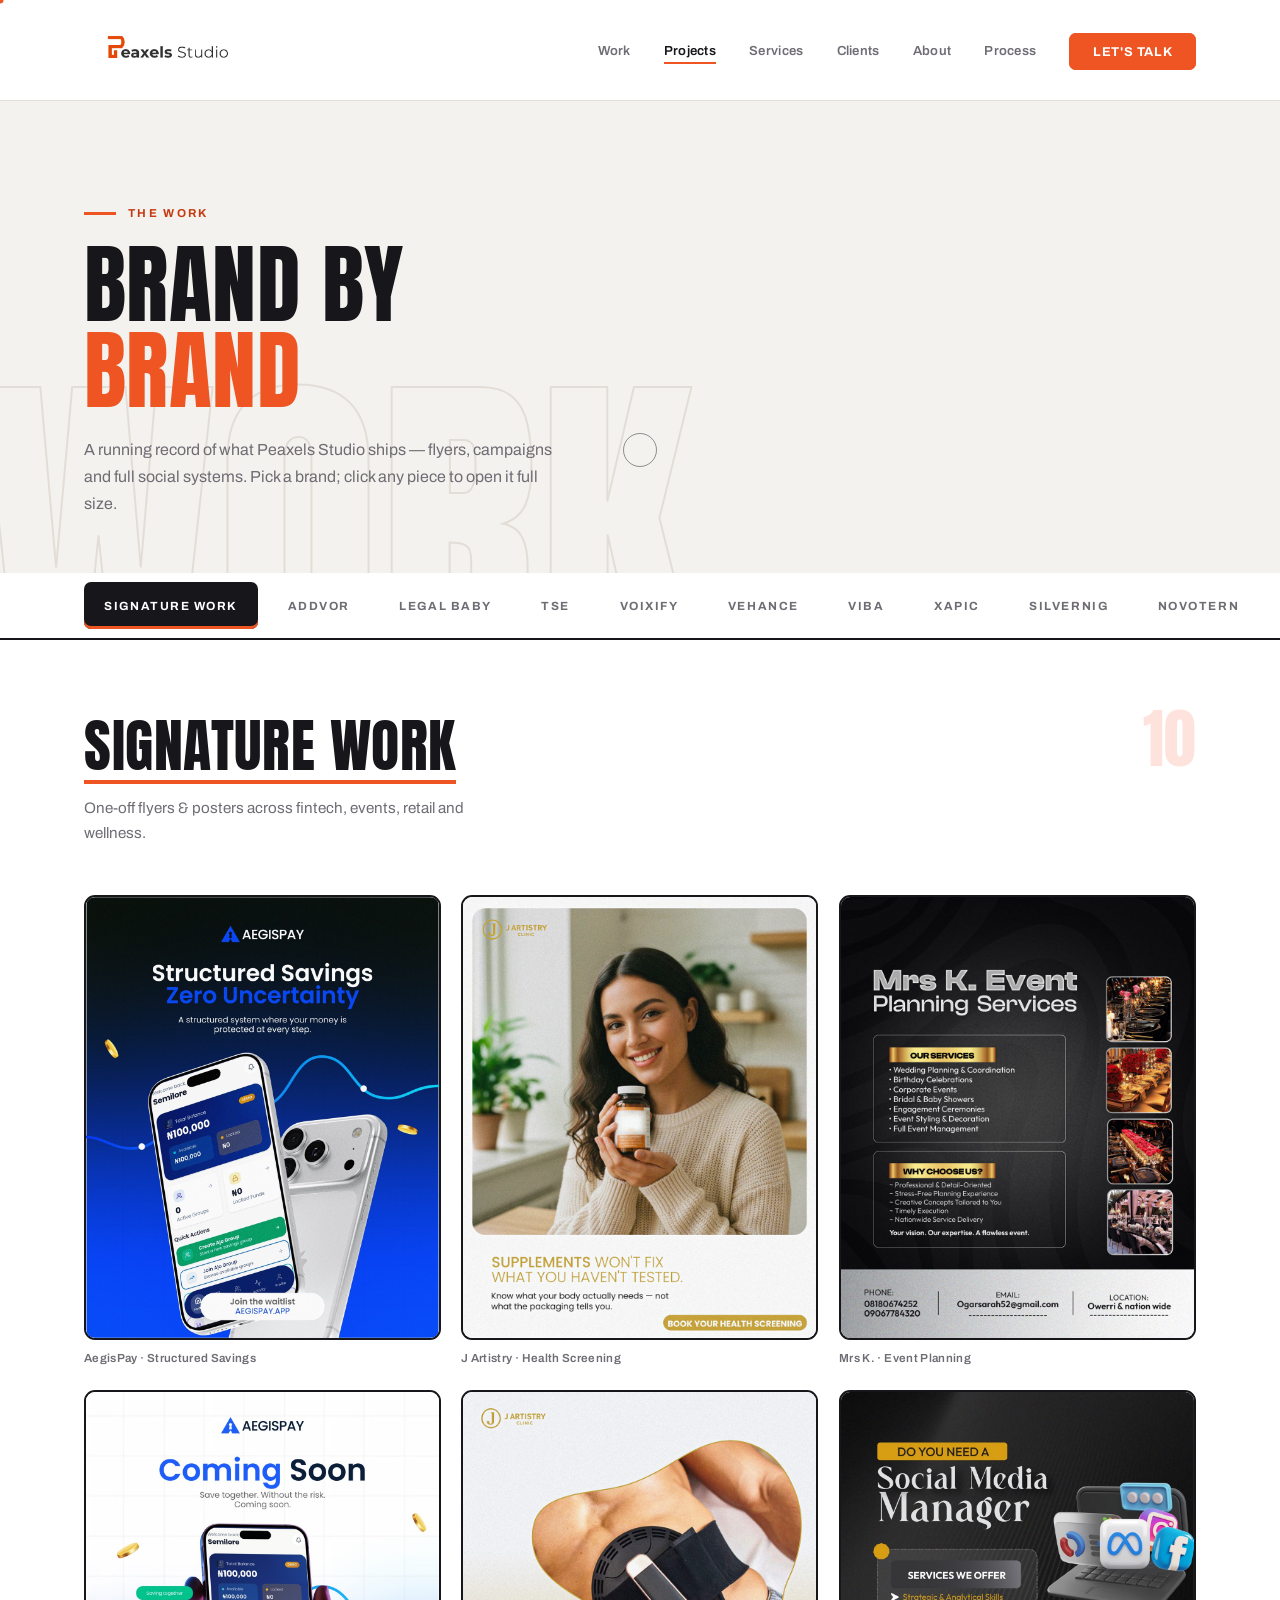
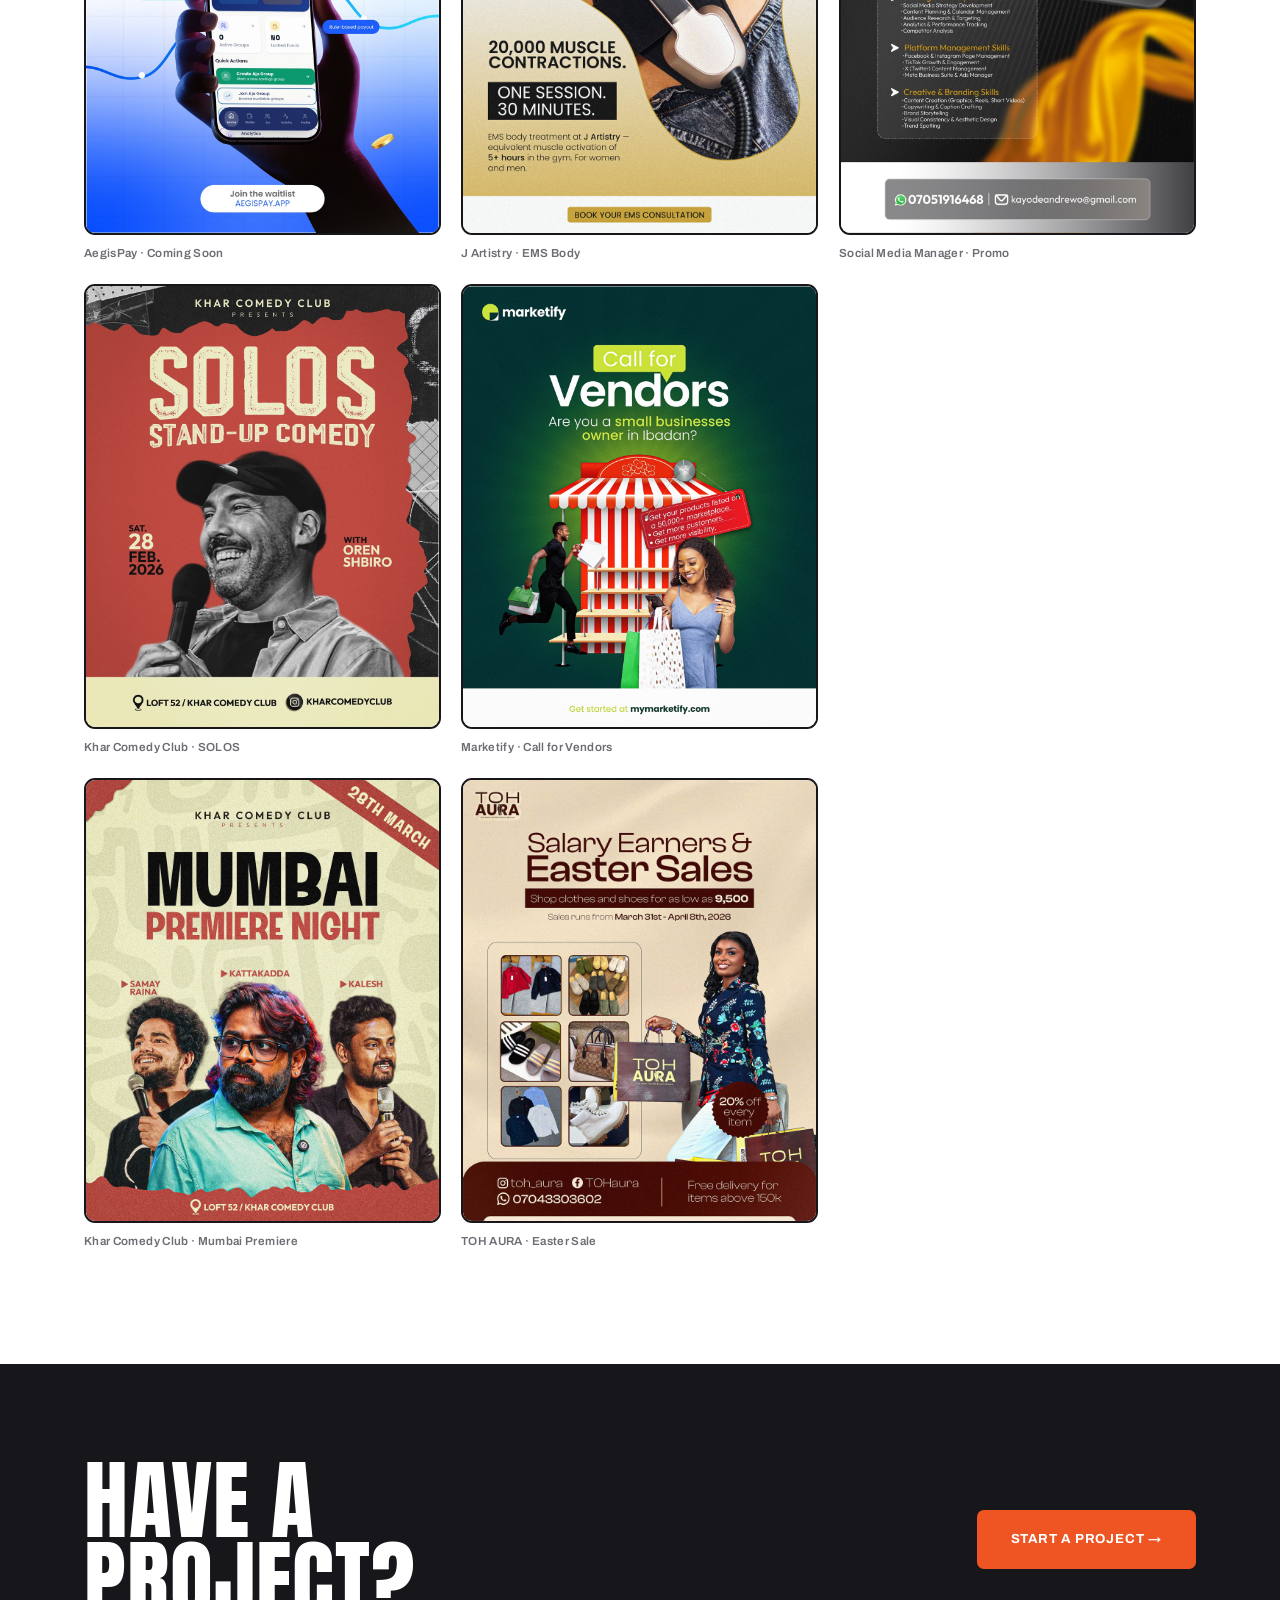
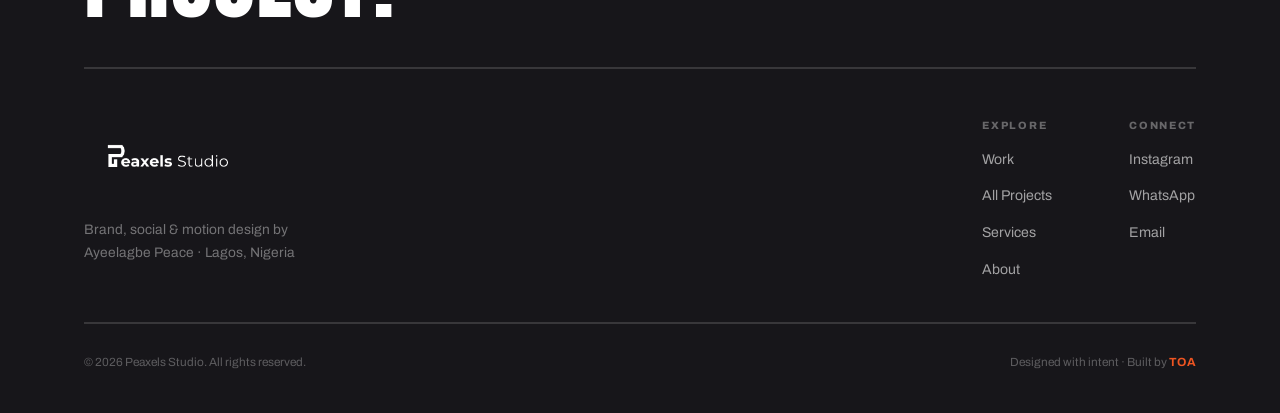
==== commit 90fb695b: "feat: refresh project portfolio by replacing legacy assets with updated gallery images" ====
--- a/projects.html
+++ b/projects.html
@@ -73,23 +73,31 @@
   <nav class="tabbar" id="tabbar" aria-label="Brands">
     <div class="tabbar-inner" role="tablist">
       <span class="tab-indicator" aria-hidden="true"></span>
-      <button class="tab" role="tab" data-panel="flyers" aria-controls="panel-flyers" aria-selected="true">Selected Flyers<span class="tab-count" aria-hidden="true"></span></button>
-      <button class="tab" role="tab" data-panel="addvor" aria-controls="panel-addvor" aria-selected="false" tabindex="-1">Addvor<span class="tab-count" aria-hidden="true"></span></button>
-      <button class="tab" role="tab" data-panel="legal-baby" aria-controls="panel-legal-baby" aria-selected="false" tabindex="-1">Legal Baby<span class="tab-count" aria-hidden="true"></span></button>
-      <button class="tab" role="tab" data-panel="tse" aria-controls="panel-tse" aria-selected="false" tabindex="-1">TSE<span class="tab-count" aria-hidden="true"></span></button>
-      <button class="tab" role="tab" data-panel="voixify" aria-controls="panel-voixify" aria-selected="false" tabindex="-1">Voixify<span class="tab-count" aria-hidden="true"></span></button>
-      <button class="tab" role="tab" data-panel="vehance" aria-controls="panel-vehance" aria-selected="false" tabindex="-1">Vehance<span class="tab-count" aria-hidden="true"></span></button>
-      <button class="tab" role="tab" data-panel="viba" aria-controls="panel-viba" aria-selected="false" tabindex="-1">Viba<span class="tab-count" aria-hidden="true"></span></button>
-      <button class="tab" role="tab" data-panel="xapic" aria-controls="panel-xapic" aria-selected="false" tabindex="-1">Xapic<span class="tab-count" aria-hidden="true"></span></button>
-      <button class="tab" role="tab" data-panel="more" aria-controls="panel-more" aria-selected="false" tabindex="-1">More<span class="tab-count" aria-hidden="true"></span></button>
+      <button class="tab" role="tab" data-panel="flyers" aria-controls="panel-flyers" aria-selected="true">Signature Work</button>
+      <button class="tab" role="tab" data-panel="addvor" aria-controls="panel-addvor" aria-selected="false" tabindex="-1">Addvor</button>
+      <button class="tab" role="tab" data-panel="legal-baby" aria-controls="panel-legal-baby" aria-selected="false" tabindex="-1">Legal Baby</button>
+      <button class="tab" role="tab" data-panel="tse" aria-controls="panel-tse" aria-selected="false" tabindex="-1">TSE</button>
+      <button class="tab" role="tab" data-panel="voixify" aria-controls="panel-voixify" aria-selected="false" tabindex="-1">Voixify</button>
+      <button class="tab" role="tab" data-panel="vehance" aria-controls="panel-vehance" aria-selected="false" tabindex="-1">Vehance</button>
+      <button class="tab" role="tab" data-panel="viba" aria-controls="panel-viba" aria-selected="false" tabindex="-1">Viba</button>
+      <button class="tab" role="tab" data-panel="xapic" aria-controls="panel-xapic" aria-selected="false" tabindex="-1">Xapic</button>
+      <button class="tab" role="tab" data-panel="silvernig" aria-controls="panel-silvernig" aria-selected="false" tabindex="-1">Silvernig</button>
+      <button class="tab" role="tab" data-panel="novotern" aria-controls="panel-novotern" aria-selected="false" tabindex="-1">Novotern</button>
+      <button class="tab" role="tab" data-panel="tabansi" aria-controls="panel-tabansi" aria-selected="false" tabindex="-1">Tabansi</button>
+      <button class="tab" role="tab" data-panel="edvantor" aria-controls="panel-edvantor" aria-selected="false" tabindex="-1">Edvantor</button>
+      <button class="tab" role="tab" data-panel="eventboomer" aria-controls="panel-eventboomer" aria-selected="false" tabindex="-1">Eventboomer</button>
+      <button class="tab" role="tab" data-panel="aegispay" aria-controls="panel-aegispay" aria-selected="false" tabindex="-1">AegisPay</button>
+      <button class="tab" role="tab" data-panel="peaxels" aria-controls="panel-peaxels" aria-selected="false" tabindex="-1">Peaxels</button>
+      <button class="tab" role="tab" data-panel="slakes" aria-controls="panel-slakes" aria-selected="false" tabindex="-1">Slakes Digital</button>
+      <button class="tab" role="tab" data-panel="marketify" aria-controls="panel-marketify" aria-selected="false" tabindex="-1">Marketify</button>
     </div>
   </nav>
 
-  <!-- SELECTED FLYERS -->
+  <!-- SIGNATURE WORK -->
   <section class="tabpanel" id="panel-flyers">
     <div class="container">
       <div class="brand-head reveal"><span class="panel-count" aria-hidden="true"></span>
-        <h2 class="brand-name">Selected Flyers</h2>
+        <h2 class="brand-name">Signature Work</h2>
         <p class="brand-meta">One-off flyers &amp; posters across fintech, events, retail and wellness.</p>
       </div>
       <div class="gallery reveal" style="--d:.05s">
@@ -310,18 +318,290 @@
     </div>
   </section>
 
-  <!-- MORE -->
-  <section class="tabpanel" id="panel-more">
-    <div class="container">
-      <div class="brand-head reveal"><span class="panel-count" aria-hidden="true"></span>
-        <h2 class="brand-name">More, in progress</h2>
-        <p class="brand-meta">Case studies rolling out for the rest of the roster.</p>
-      </div>
-      <ul class="more-list reveal" style="--d:.05s">
-        <li>Silvernig</li><li>Novotern</li><li>Tabansi Consulting</li>
-        <li>Slakes Digital</li><li>Eventboomer</li><li>Edvantor</li>
-        <li>Aegispay</li><li>Marketify</li><li>Peaxels</li>
-      </ul>
+  <!-- SILVERNIG -->
+  <section class="tabpanel" id="panel-silvernig">
+    <div class="container">
+      <div class="brand-head reveal"><span class="panel-count" aria-hidden="true"></span>
+        <h2 class="brand-name">Silvernig</h2>
+        <p class="brand-meta">Ongoing brand — a long-running social design series across offers, awareness and engagement posts.</p>
+      </div>
+      <div class="gallery reveal" style="--d:.05s">
+        <figure><a href="images/projects/silvernig/silvernig-01.jpg" target="_blank" rel="noopener"><img src="images/projects/silvernig/silvernig-01.jpg" alt="Silvernig social design 1" loading="lazy" /></a></figure>
+        <figure><a href="images/projects/silvernig/silvernig-02.jpg" target="_blank" rel="noopener"><img src="images/projects/silvernig/silvernig-02.jpg" alt="Silvernig social design 2" loading="lazy" /></a></figure>
+        <figure><a href="images/projects/silvernig/silvernig-03.jpg" target="_blank" rel="noopener"><img src="images/projects/silvernig/silvernig-03.jpg" alt="Silvernig social design 3" loading="lazy" /></a></figure>
+        <figure><a href="images/projects/silvernig/silvernig-04.jpg" target="_blank" rel="noopener"><img src="images/projects/silvernig/silvernig-04.jpg" alt="Silvernig social design 4" loading="lazy" /></a></figure>
+        <figure><a href="images/projects/silvernig/silvernig-05.jpg" target="_blank" rel="noopener"><img src="images/projects/silvernig/silvernig-05.jpg" alt="Silvernig social design 5" loading="lazy" /></a></figure>
+        <figure><a href="images/projects/silvernig/silvernig-06.jpg" target="_blank" rel="noopener"><img src="images/projects/silvernig/silvernig-06.jpg" alt="Silvernig social design 6" loading="lazy" /></a></figure>
+        <figure><a href="images/projects/silvernig/silvernig-07.jpg" target="_blank" rel="noopener"><img src="images/projects/silvernig/silvernig-07.jpg" alt="Silvernig social design 7" loading="lazy" /></a></figure>
+        <figure><a href="images/projects/silvernig/silvernig-08.jpg" target="_blank" rel="noopener"><img src="images/projects/silvernig/silvernig-08.jpg" alt="Silvernig social design 8" loading="lazy" /></a></figure>
+        <figure><a href="images/projects/silvernig/silvernig-09.jpg" target="_blank" rel="noopener"><img src="images/projects/silvernig/silvernig-09.jpg" alt="Silvernig social design 9" loading="lazy" /></a></figure>
+        <figure><a href="images/projects/silvernig/silvernig-10.jpg" target="_blank" rel="noopener"><img src="images/projects/silvernig/silvernig-10.jpg" alt="Silvernig social design 10" loading="lazy" /></a></figure>
+        <figure><a href="images/projects/silvernig/silvernig-11.jpg" target="_blank" rel="noopener"><img src="images/projects/silvernig/silvernig-11.jpg" alt="Silvernig social design 11" loading="lazy" /></a></figure>
+        <figure><a href="images/projects/silvernig/silvernig-12.jpg" target="_blank" rel="noopener"><img src="images/projects/silvernig/silvernig-12.jpg" alt="Silvernig social design 12" loading="lazy" /></a></figure>
+        <figure><a href="images/projects/silvernig/silvernig-13.jpg" target="_blank" rel="noopener"><img src="images/projects/silvernig/silvernig-13.jpg" alt="Silvernig social design 13" loading="lazy" /></a></figure>
+        <figure><a href="images/projects/silvernig/silvernig-14.jpg" target="_blank" rel="noopener"><img src="images/projects/silvernig/silvernig-14.jpg" alt="Silvernig social design 14" loading="lazy" /></a></figure>
+        <figure><a href="images/projects/silvernig/silvernig-15.jpg" target="_blank" rel="noopener"><img src="images/projects/silvernig/silvernig-15.jpg" alt="Silvernig social design 15" loading="lazy" /></a></figure>
+        <figure><a href="images/projects/silvernig/silvernig-16.jpg" target="_blank" rel="noopener"><img src="images/projects/silvernig/silvernig-16.jpg" alt="Silvernig social design 16" loading="lazy" /></a></figure>
+        <figure><a href="images/projects/silvernig/silvernig-17.jpg" target="_blank" rel="noopener"><img src="images/projects/silvernig/silvernig-17.jpg" alt="Silvernig social design 17" loading="lazy" /></a></figure>
+        <figure><a href="images/projects/silvernig/silvernig-18.jpg" target="_blank" rel="noopener"><img src="images/projects/silvernig/silvernig-18.jpg" alt="Silvernig social design 18" loading="lazy" /></a></figure>
+        <figure><a href="images/projects/silvernig/silvernig-19.jpg" target="_blank" rel="noopener"><img src="images/projects/silvernig/silvernig-19.jpg" alt="Silvernig social design 19" loading="lazy" /></a></figure>
+        <figure><a href="images/projects/silvernig/silvernig-20.jpg" target="_blank" rel="noopener"><img src="images/projects/silvernig/silvernig-20.jpg" alt="Silvernig social design 20" loading="lazy" /></a></figure>
+        <figure><a href="images/projects/silvernig/silvernig-21.jpg" target="_blank" rel="noopener"><img src="images/projects/silvernig/silvernig-21.jpg" alt="Silvernig social design 21" loading="lazy" /></a></figure>
+        <figure><a href="images/projects/silvernig/silvernig-22.jpg" target="_blank" rel="noopener"><img src="images/projects/silvernig/silvernig-22.jpg" alt="Silvernig social design 22" loading="lazy" /></a></figure>
+        <figure><a href="images/projects/silvernig/silvernig-23.jpg" target="_blank" rel="noopener"><img src="images/projects/silvernig/silvernig-23.jpg" alt="Silvernig social design 23" loading="lazy" /></a></figure>
+      </div>
+    </div>
+  </section>
+
+  <!-- NOVOTERN -->
+  <section class="tabpanel" id="panel-novotern">
+    <div class="container">
+      <div class="brand-head reveal"><span class="panel-count" aria-hidden="true"></span>
+        <h2 class="brand-name">Novotern</h2>
+        <p class="brand-meta">A deep social archive — countdowns, trivia, agile prompts and weekly series across two years of output.</p>
+      </div>
+      <div class="gallery reveal" style="--d:.05s">
+        <figure><a href="images/projects/novotern/novotern-01.jpg" target="_blank" rel="noopener"><img src="images/projects/novotern/novotern-01.jpg" alt="Novotern social design 1" loading="lazy" /></a></figure>
+        <figure><a href="images/projects/novotern/novotern-02.jpg" target="_blank" rel="noopener"><img src="images/projects/novotern/novotern-02.jpg" alt="Novotern social design 2" loading="lazy" /></a></figure>
+        <figure><a href="images/projects/novotern/novotern-03.jpg" target="_blank" rel="noopener"><img src="images/projects/novotern/novotern-03.jpg" alt="Novotern social design 3" loading="lazy" /></a></figure>
+        <figure><a href="images/projects/novotern/novotern-04.jpg" target="_blank" rel="noopener"><img src="images/projects/novotern/novotern-04.jpg" alt="Novotern social design 4" loading="lazy" /></a></figure>
+        <figure><a href="images/projects/novotern/novotern-05.jpg" target="_blank" rel="noopener"><img src="images/projects/novotern/novotern-05.jpg" alt="Novotern social design 5" loading="lazy" /></a></figure>
+        <figure><a href="images/projects/novotern/novotern-06.jpg" target="_blank" rel="noopener"><img src="images/projects/novotern/novotern-06.jpg" alt="Novotern social design 6" loading="lazy" /></a></figure>
+        <figure><a href="images/projects/novotern/novotern-07.jpg" target="_blank" rel="noopener"><img src="images/projects/novotern/novotern-07.jpg" alt="Novotern social design 7" loading="lazy" /></a></figure>
+        <figure><a href="images/projects/novotern/novotern-08.jpg" target="_blank" rel="noopener"><img src="images/projects/novotern/novotern-08.jpg" alt="Novotern social design 8" loading="lazy" /></a></figure>
+        <figure><a href="images/projects/novotern/novotern-09.jpg" target="_blank" rel="noopener"><img src="images/projects/novotern/novotern-09.jpg" alt="Novotern social design 9" loading="lazy" /></a></figure>
+        <figure><a href="images/projects/novotern/novotern-10.jpg" target="_blank" rel="noopener"><img src="images/projects/novotern/novotern-10.jpg" alt="Novotern social design 10" loading="lazy" /></a></figure>
+        <figure><a href="images/projects/novotern/novotern-11.jpg" target="_blank" rel="noopener"><img src="images/projects/novotern/novotern-11.jpg" alt="Novotern social design 11" loading="lazy" /></a></figure>
+        <figure><a href="images/projects/novotern/novotern-12.jpg" target="_blank" rel="noopener"><img src="images/projects/novotern/novotern-12.jpg" alt="Novotern social design 12" loading="lazy" /></a></figure>
+        <figure><a href="images/projects/novotern/novotern-13.jpg" target="_blank" rel="noopener"><img src="images/projects/novotern/novotern-13.jpg" alt="Novotern social design 13" loading="lazy" /></a></figure>
+        <figure><a href="images/projects/novotern/novotern-14.jpg" target="_blank" rel="noopener"><img src="images/projects/novotern/novotern-14.jpg" alt="Novotern social design 14" loading="lazy" /></a></figure>
+        <figure><a href="images/projects/novotern/novotern-15.jpg" target="_blank" rel="noopener"><img src="images/projects/novotern/novotern-15.jpg" alt="Novotern social design 15" loading="lazy" /></a></figure>
+        <figure><a href="images/projects/novotern/novotern-16.jpg" target="_blank" rel="noopener"><img src="images/projects/novotern/novotern-16.jpg" alt="Novotern social design 16" loading="lazy" /></a></figure>
+        <figure><a href="images/projects/novotern/novotern-17.jpg" target="_blank" rel="noopener"><img src="images/projects/novotern/novotern-17.jpg" alt="Novotern social design 17" loading="lazy" /></a></figure>
+        <figure><a href="images/projects/novotern/novotern-18.jpg" target="_blank" rel="noopener"><img src="images/projects/novotern/novotern-18.jpg" alt="Novotern social design 18" loading="lazy" /></a></figure>
+        <figure><a href="images/projects/novotern/novotern-19.jpg" target="_blank" rel="noopener"><img src="images/projects/novotern/novotern-19.jpg" alt="Novotern social design 19" loading="lazy" /></a></figure>
+        <figure><a href="images/projects/novotern/novotern-20.jpg" target="_blank" rel="noopener"><img src="images/projects/novotern/novotern-20.jpg" alt="Novotern social design 20" loading="lazy" /></a></figure>
+        <figure><a href="images/projects/novotern/novotern-21.jpg" target="_blank" rel="noopener"><img src="images/projects/novotern/novotern-21.jpg" alt="Novotern social design 21" loading="lazy" /></a></figure>
+        <figure><a href="images/projects/novotern/novotern-22.jpg" target="_blank" rel="noopener"><img src="images/projects/novotern/novotern-22.jpg" alt="Novotern social design 22" loading="lazy" /></a></figure>
+        <figure><a href="images/projects/novotern/novotern-23.jpg" target="_blank" rel="noopener"><img src="images/projects/novotern/novotern-23.jpg" alt="Novotern social design 23" loading="lazy" /></a></figure>
+        <figure><a href="images/projects/novotern/novotern-24.jpg" target="_blank" rel="noopener"><img src="images/projects/novotern/novotern-24.jpg" alt="Novotern social design 24" loading="lazy" /></a></figure>
+        <figure><a href="images/projects/novotern/novotern-25.jpg" target="_blank" rel="noopener"><img src="images/projects/novotern/novotern-25.jpg" alt="Novotern social design 25" loading="lazy" /></a></figure>
+        <figure><a href="images/projects/novotern/novotern-26.jpg" target="_blank" rel="noopener"><img src="images/projects/novotern/novotern-26.jpg" alt="Novotern social design 26" loading="lazy" /></a></figure>
+        <figure><a href="images/projects/novotern/novotern-27.jpg" target="_blank" rel="noopener"><img src="images/projects/novotern/novotern-27.jpg" alt="Novotern social design 27" loading="lazy" /></a></figure>
+        <figure><a href="images/projects/novotern/novotern-28.jpg" target="_blank" rel="noopener"><img src="images/projects/novotern/novotern-28.jpg" alt="Novotern social design 28" loading="lazy" /></a></figure>
+        <figure><a href="images/projects/novotern/novotern-29.jpg" target="_blank" rel="noopener"><img src="images/projects/novotern/novotern-29.jpg" alt="Novotern social design 29" loading="lazy" /></a></figure>
+        <figure><a href="images/projects/novotern/novotern-30.jpg" target="_blank" rel="noopener"><img src="images/projects/novotern/novotern-30.jpg" alt="Novotern social design 30" loading="lazy" /></a></figure>
+        <figure><a href="images/projects/novotern/novotern-31.jpg" target="_blank" rel="noopener"><img src="images/projects/novotern/novotern-31.jpg" alt="Novotern social design 31" loading="lazy" /></a></figure>
+        <figure><a href="images/projects/novotern/novotern-32.jpg" target="_blank" rel="noopener"><img src="images/projects/novotern/novotern-32.jpg" alt="Novotern social design 32" loading="lazy" /></a></figure>
+        <figure><a href="images/projects/novotern/novotern-33.jpg" target="_blank" rel="noopener"><img src="images/projects/novotern/novotern-33.jpg" alt="Novotern social design 33" loading="lazy" /></a></figure>
+        <figure><a href="images/projects/novotern/novotern-34.jpg" target="_blank" rel="noopener"><img src="images/projects/novotern/novotern-34.jpg" alt="Novotern social design 34" loading="lazy" /></a></figure>
+        <figure><a href="images/projects/novotern/novotern-35.jpg" target="_blank" rel="noopener"><img src="images/projects/novotern/novotern-35.jpg" alt="Novotern social design 35" loading="lazy" /></a></figure>
+        <figure><a href="images/projects/novotern/novotern-36.jpg" target="_blank" rel="noopener"><img src="images/projects/novotern/novotern-36.jpg" alt="Novotern social design 36" loading="lazy" /></a></figure>
+        <figure><a href="images/projects/novotern/novotern-37.jpg" target="_blank" rel="noopener"><img src="images/projects/novotern/novotern-37.jpg" alt="Novotern social design 37" loading="lazy" /></a></figure>
+        <figure><a href="images/projects/novotern/novotern-38.jpg" target="_blank" rel="noopener"><img src="images/projects/novotern/novotern-38.jpg" alt="Novotern social design 38" loading="lazy" /></a></figure>
+        <figure><a href="images/projects/novotern/novotern-39.jpg" target="_blank" rel="noopener"><img src="images/projects/novotern/novotern-39.jpg" alt="Novotern social design 39" loading="lazy" /></a></figure>
+        <figure><a href="images/projects/novotern/novotern-40.jpg" target="_blank" rel="noopener"><img src="images/projects/novotern/novotern-40.jpg" alt="Novotern social design 40" loading="lazy" /></a></figure>
+        <figure><a href="images/projects/novotern/novotern-41.jpg" target="_blank" rel="noopener"><img src="images/projects/novotern/novotern-41.jpg" alt="Novotern social design 41" loading="lazy" /></a></figure>
+        <figure><a href="images/projects/novotern/novotern-42.jpg" target="_blank" rel="noopener"><img src="images/projects/novotern/novotern-42.jpg" alt="Novotern social design 42" loading="lazy" /></a></figure>
+        <figure><a href="images/projects/novotern/novotern-43.jpg" target="_blank" rel="noopener"><img src="images/projects/novotern/novotern-43.jpg" alt="Novotern social design 43" loading="lazy" /></a></figure>
+        <figure><a href="images/projects/novotern/novotern-44.jpg" target="_blank" rel="noopener"><img src="images/projects/novotern/novotern-44.jpg" alt="Novotern social design 44" loading="lazy" /></a></figure>
+        <figure><a href="images/projects/novotern/novotern-45.jpg" target="_blank" rel="noopener"><img src="images/projects/novotern/novotern-45.jpg" alt="Novotern social design 45" loading="lazy" /></a></figure>
+        <figure><a href="images/projects/novotern/novotern-46.jpg" target="_blank" rel="noopener"><img src="images/projects/novotern/novotern-46.jpg" alt="Novotern social design 46" loading="lazy" /></a></figure>
+        <figure><a href="images/projects/novotern/novotern-47.jpg" target="_blank" rel="noopener"><img src="images/projects/novotern/novotern-47.jpg" alt="Novotern social design 47" loading="lazy" /></a></figure>
+        <figure><a href="images/projects/novotern/novotern-48.jpg" target="_blank" rel="noopener"><img src="images/projects/novotern/novotern-48.jpg" alt="Novotern social design 48" loading="lazy" /></a></figure>
+        <figure><a href="images/projects/novotern/novotern-49.jpg" target="_blank" rel="noopener"><img src="images/projects/novotern/novotern-49.jpg" alt="Novotern social design 49" loading="lazy" /></a></figure>
+        <figure><a href="images/projects/novotern/novotern-50.jpg" target="_blank" rel="noopener"><img src="images/projects/novotern/novotern-50.jpg" alt="Novotern social design 50" loading="lazy" /></a></figure>
+        <figure><a href="images/projects/novotern/novotern-51.jpg" target="_blank" rel="noopener"><img src="images/projects/novotern/novotern-51.jpg" alt="Novotern social design 51" loading="lazy" /></a></figure>
+        <figure><a href="images/projects/novotern/novotern-52.jpg" target="_blank" rel="noopener"><img src="images/projects/novotern/novotern-52.jpg" alt="Novotern social design 52" loading="lazy" /></a></figure>
+        <figure><a href="images/projects/novotern/novotern-53.jpg" target="_blank" rel="noopener"><img src="images/projects/novotern/novotern-53.jpg" alt="Novotern social design 53" loading="lazy" /></a></figure>
+        <figure><a href="images/projects/novotern/novotern-54.jpg" target="_blank" rel="noopener"><img src="images/projects/novotern/novotern-54.jpg" alt="Novotern social design 54" loading="lazy" /></a></figure>
+        <figure><a href="images/projects/novotern/novotern-55.jpg" target="_blank" rel="noopener"><img src="images/projects/novotern/novotern-55.jpg" alt="Novotern social design 55" loading="lazy" /></a></figure>
+        <figure><a href="images/projects/novotern/novotern-56.jpg" target="_blank" rel="noopener"><img src="images/projects/novotern/novotern-56.jpg" alt="Novotern social design 56" loading="lazy" /></a></figure>
+      </div>
+    </div>
+  </section>
+
+  <!-- TABANSI CONSULTING -->
+  <section class="tabpanel" id="panel-tabansi">
+    <div class="container">
+      <div class="brand-head reveal"><span class="panel-count" aria-hidden="true"></span>
+        <h2 class="brand-name">Tabansi Consulting</h2>
+        <p class="brand-meta">Business consultancy — carousel breakdowns and flyer series for a professional audience.</p>
+      </div>
+      <div class="gallery reveal" style="--d:.05s">
+        <figure><a href="images/projects/tabansi/tabansi-01.jpg" target="_blank" rel="noopener"><img src="images/projects/tabansi/tabansi-01.jpg" alt="Tabansi Consulting design 1" loading="lazy" /></a></figure>
+        <figure><a href="images/projects/tabansi/tabansi-02.jpg" target="_blank" rel="noopener"><img src="images/projects/tabansi/tabansi-02.jpg" alt="Tabansi Consulting design 2" loading="lazy" /></a></figure>
+        <figure><a href="images/projects/tabansi/tabansi-03.jpg" target="_blank" rel="noopener"><img src="images/projects/tabansi/tabansi-03.jpg" alt="Tabansi Consulting design 3" loading="lazy" /></a></figure>
+        <figure><a href="images/projects/tabansi/tabansi-04.jpg" target="_blank" rel="noopener"><img src="images/projects/tabansi/tabansi-04.jpg" alt="Tabansi Consulting design 4" loading="lazy" /></a></figure>
+        <figure><a href="images/projects/tabansi/tabansi-05.jpg" target="_blank" rel="noopener"><img src="images/projects/tabansi/tabansi-05.jpg" alt="Tabansi Consulting design 5" loading="lazy" /></a></figure>
+        <figure><a href="images/projects/tabansi/tabansi-06.jpg" target="_blank" rel="noopener"><img src="images/projects/tabansi/tabansi-06.jpg" alt="Tabansi Consulting design 6" loading="lazy" /></a></figure>
+        <figure><a href="images/projects/tabansi/tabansi-07.jpg" target="_blank" rel="noopener"><img src="images/projects/tabansi/tabansi-07.jpg" alt="Tabansi Consulting design 7" loading="lazy" /></a></figure>
+        <figure><a href="images/projects/tabansi/tabansi-08.jpg" target="_blank" rel="noopener"><img src="images/projects/tabansi/tabansi-08.jpg" alt="Tabansi Consulting design 8" loading="lazy" /></a></figure>
+        <figure><a href="images/projects/tabansi/tabansi-09.jpg" target="_blank" rel="noopener"><img src="images/projects/tabansi/tabansi-09.jpg" alt="Tabansi Consulting design 9" loading="lazy" /></a></figure>
+        <figure><a href="images/projects/tabansi/tabansi-10.jpg" target="_blank" rel="noopener"><img src="images/projects/tabansi/tabansi-10.jpg" alt="Tabansi Consulting design 10" loading="lazy" /></a></figure>
+        <figure><a href="images/projects/tabansi/tabansi-11.jpg" target="_blank" rel="noopener"><img src="images/projects/tabansi/tabansi-11.jpg" alt="Tabansi Consulting design 11" loading="lazy" /></a></figure>
+        <figure><a href="images/projects/tabansi/tabansi-12.jpg" target="_blank" rel="noopener"><img src="images/projects/tabansi/tabansi-12.jpg" alt="Tabansi Consulting design 12" loading="lazy" /></a></figure>
+      </div>
+    </div>
+  </section>
+
+  <!-- EDVANTOR -->
+  <section class="tabpanel" id="panel-edvantor">
+    <div class="container">
+      <div class="brand-head reveal"><span class="panel-count" aria-hidden="true"></span>
+        <h2 class="brand-name">Edvantor</h2>
+        <p class="brand-meta">UK education brand — clean, confident flyer design for recruitment and programme promotion.</p>
+      </div>
+      <div class="gallery reveal" style="--d:.05s">
+        <figure><a href="images/projects/edvantor/edvantor-01.jpg" target="_blank" rel="noopener"><img src="images/projects/edvantor/edvantor-01.jpg" alt="Edvantor design 1" loading="lazy" /></a></figure>
+        <figure><a href="images/projects/edvantor/edvantor-02.jpg" target="_blank" rel="noopener"><img src="images/projects/edvantor/edvantor-02.jpg" alt="Edvantor design 2" loading="lazy" /></a></figure>
+        <figure><a href="images/projects/edvantor/edvantor-03.jpg" target="_blank" rel="noopener"><img src="images/projects/edvantor/edvantor-03.jpg" alt="Edvantor design 3" loading="lazy" /></a></figure>
+        <figure><a href="images/projects/edvantor/edvantor-04.jpg" target="_blank" rel="noopener"><img src="images/projects/edvantor/edvantor-04.jpg" alt="Edvantor design 4" loading="lazy" /></a></figure>
+        <figure><a href="images/projects/edvantor/edvantor-05.jpg" target="_blank" rel="noopener"><img src="images/projects/edvantor/edvantor-05.jpg" alt="Edvantor design 5" loading="lazy" /></a></figure>
+      </div>
+    </div>
+  </section>
+
+  <!-- EVENTBOOMER -->
+  <section class="tabpanel" id="panel-eventboomer">
+    <div class="container">
+      <div class="brand-head reveal"><span class="panel-count" aria-hidden="true"></span>
+        <h2 class="brand-name">Eventboomer</h2>
+        <p class="brand-meta">Event tech platform — logo-led launch flyers introducing the brand.</p>
+      </div>
+      <div class="gallery reveal" style="--d:.05s">
+        <figure><a href="images/projects/eventboomer/eventboomer-01.jpg" target="_blank" rel="noopener"><img src="images/projects/eventboomer/eventboomer-01.jpg" alt="Eventboomer design 1" loading="lazy" /></a></figure>
+        <figure><a href="images/projects/eventboomer/eventboomer-02.jpg" target="_blank" rel="noopener"><img src="images/projects/eventboomer/eventboomer-02.jpg" alt="Eventboomer design 2" loading="lazy" /></a></figure>
+        <figure><a href="images/projects/eventboomer/eventboomer-03.jpg" target="_blank" rel="noopener"><img src="images/projects/eventboomer/eventboomer-03.jpg" alt="Eventboomer design 3" loading="lazy" /></a></figure>
+        <figure><a href="images/projects/eventboomer/eventboomer-04.jpg" target="_blank" rel="noopener"><img src="images/projects/eventboomer/eventboomer-04.jpg" alt="Eventboomer design 4" loading="lazy" /></a></figure>
+        <figure><a href="images/projects/eventboomer/eventboomer-05.jpg" target="_blank" rel="noopener"><img src="images/projects/eventboomer/eventboomer-05.jpg" alt="Eventboomer design 5" loading="lazy" /></a></figure>
+      </div>
+    </div>
+  </section>
+
+  <!-- AEGISPAY -->
+  <section class="tabpanel" id="panel-aegispay">
+    <div class="container">
+      <div class="brand-head reveal"><span class="panel-count" aria-hidden="true"></span>
+        <h2 class="brand-name">AegisPay</h2>
+        <p class="brand-meta">Fintech savings app — structured savings, launch and promo flyers for a digital-first audience.</p>
+      </div>
+      <div class="gallery reveal" style="--d:.05s">
+        <figure><a href="images/projects/aegispay/aegispay-01.jpg" target="_blank" rel="noopener"><img src="images/projects/aegispay/aegispay-01.jpg" alt="AegisPay design 1" loading="lazy" /></a></figure>
+        <figure><a href="images/projects/aegispay/aegispay-02.jpg" target="_blank" rel="noopener"><img src="images/projects/aegispay/aegispay-02.jpg" alt="AegisPay design 2" loading="lazy" /></a></figure>
+        <figure><a href="images/projects/aegispay/aegispay-03.jpg" target="_blank" rel="noopener"><img src="images/projects/aegispay/aegispay-03.jpg" alt="AegisPay design 3" loading="lazy" /></a></figure>
+        <figure><a href="images/projects/aegispay/aegispay-04.jpg" target="_blank" rel="noopener"><img src="images/projects/aegispay/aegispay-04.jpg" alt="AegisPay design 4" loading="lazy" /></a></figure>
+        <figure><a href="images/projects/aegispay/aegispay-05.jpg" target="_blank" rel="noopener"><img src="images/projects/aegispay/aegispay-05.jpg" alt="AegisPay design 5" loading="lazy" /></a></figure>
+        <figure><a href="images/projects/aegispay/aegispay-06.jpg" target="_blank" rel="noopener"><img src="images/projects/aegispay/aegispay-06.jpg" alt="AegisPay design 6" loading="lazy" /></a></figure>
+        <figure><a href="images/projects/aegispay/aegispay-07.jpg" target="_blank" rel="noopener"><img src="images/projects/aegispay/aegispay-07.jpg" alt="AegisPay design 7" loading="lazy" /></a></figure>
+        <figure><a href="images/projects/aegispay/aegispay-08.jpg" target="_blank" rel="noopener"><img src="images/projects/aegispay/aegispay-08.jpg" alt="AegisPay design 8" loading="lazy" /></a></figure>
+        <figure><a href="images/projects/aegispay/aegispay-09.jpg" target="_blank" rel="noopener"><img src="images/projects/aegispay/aegispay-09.jpg" alt="AegisPay design 9" loading="lazy" /></a></figure>
+        <figure><a href="images/projects/aegispay/aegispay-10.jpg" target="_blank" rel="noopener"><img src="images/projects/aegispay/aegispay-10.jpg" alt="AegisPay design 10" loading="lazy" /></a></figure>
+        <figure><a href="images/projects/aegispay/aegispay-11.jpg" target="_blank" rel="noopener"><img src="images/projects/aegispay/aegispay-11.jpg" alt="AegisPay design 11" loading="lazy" /></a></figure>
+        <figure><a href="images/projects/aegispay/aegispay-12.jpg" target="_blank" rel="noopener"><img src="images/projects/aegispay/aegispay-12.jpg" alt="AegisPay design 12" loading="lazy" /></a></figure>
+        <figure><a href="images/projects/aegispay/aegispay-13.jpg" target="_blank" rel="noopener"><img src="images/projects/aegispay/aegispay-13.jpg" alt="AegisPay design 13" loading="lazy" /></a></figure>
+        <figure><a href="images/projects/aegispay/aegispay-14.jpg" target="_blank" rel="noopener"><img src="images/projects/aegispay/aegispay-14.jpg" alt="AegisPay design 14" loading="lazy" /></a></figure>
+        <figure><a href="images/projects/aegispay/aegispay-15.jpg" target="_blank" rel="noopener"><img src="images/projects/aegispay/aegispay-15.jpg" alt="AegisPay design 15" loading="lazy" /></a></figure>
+        <figure><a href="images/projects/aegispay/aegispay-16.jpg" target="_blank" rel="noopener"><img src="images/projects/aegispay/aegispay-16.jpg" alt="AegisPay design 16" loading="lazy" /></a></figure>
+        <figure><a href="images/projects/aegispay/aegispay-17.jpg" target="_blank" rel="noopener"><img src="images/projects/aegispay/aegispay-17.jpg" alt="AegisPay design 17" loading="lazy" /></a></figure>
+        <figure><a href="images/projects/aegispay/aegispay-18.jpg" target="_blank" rel="noopener"><img src="images/projects/aegispay/aegispay-18.jpg" alt="AegisPay design 18" loading="lazy" /></a></figure>
+        <figure><a href="images/projects/aegispay/aegispay-19.jpg" target="_blank" rel="noopener"><img src="images/projects/aegispay/aegispay-19.jpg" alt="AegisPay design 19" loading="lazy" /></a></figure>
+        <figure><a href="images/projects/aegispay/aegispay-20.jpg" target="_blank" rel="noopener"><img src="images/projects/aegispay/aegispay-20.jpg" alt="AegisPay design 20" loading="lazy" /></a></figure>
+        <figure><a href="images/projects/aegispay/aegispay-21.jpg" target="_blank" rel="noopener"><img src="images/projects/aegispay/aegispay-21.jpg" alt="AegisPay design 21" loading="lazy" /></a></figure>
+      </div>
+    </div>
+  </section>
+
+  <!-- PEAXELS -->
+  <section class="tabpanel" id="panel-peaxels">
+    <div class="container">
+      <div class="brand-head reveal"><span class="panel-count" aria-hidden="true"></span>
+        <h2 class="brand-name">Peaxels</h2>
+        <p class="brand-meta">The studio's own brand — self-directed flyers and social posts, the widest range of styles in the archive.</p>
+      </div>
+      <div class="gallery reveal" style="--d:.05s">
+        <figure><a href="images/projects/peaxels/peaxels-01.jpg" target="_blank" rel="noopener"><img src="images/projects/peaxels/peaxels-01.jpg" alt="Peaxels design 1" loading="lazy" /></a></figure>
+        <figure><a href="images/projects/peaxels/peaxels-02.jpg" target="_blank" rel="noopener"><img src="images/projects/peaxels/peaxels-02.jpg" alt="Peaxels design 2" loading="lazy" /></a></figure>
+        <figure><a href="images/projects/peaxels/peaxels-03.jpg" target="_blank" rel="noopener"><img src="images/projects/peaxels/peaxels-03.jpg" alt="Peaxels design 3" loading="lazy" /></a></figure>
+        <figure><a href="images/projects/peaxels/peaxels-04.jpg" target="_blank" rel="noopener"><img src="images/projects/peaxels/peaxels-04.jpg" alt="Peaxels design 4" loading="lazy" /></a></figure>
+        <figure><a href="images/projects/peaxels/peaxels-05.jpg" target="_blank" rel="noopener"><img src="images/projects/peaxels/peaxels-05.jpg" alt="Peaxels design 5" loading="lazy" /></a></figure>
+        <figure><a href="images/projects/peaxels/peaxels-06.jpg" target="_blank" rel="noopener"><img src="images/projects/peaxels/peaxels-06.jpg" alt="Peaxels design 6" loading="lazy" /></a></figure>
+        <figure><a href="images/projects/peaxels/peaxels-07.jpg" target="_blank" rel="noopener"><img src="images/projects/peaxels/peaxels-07.jpg" alt="Peaxels design 7" loading="lazy" /></a></figure>
+        <figure><a href="images/projects/peaxels/peaxels-08.jpg" target="_blank" rel="noopener"><img src="images/projects/peaxels/peaxels-08.jpg" alt="Peaxels design 8" loading="lazy" /></a></figure>
+        <figure><a href="images/projects/peaxels/peaxels-09.jpg" target="_blank" rel="noopener"><img src="images/projects/peaxels/peaxels-09.jpg" alt="Peaxels design 9" loading="lazy" /></a></figure>
+        <figure><a href="images/projects/peaxels/peaxels-10.jpg" target="_blank" rel="noopener"><img src="images/projects/peaxels/peaxels-10.jpg" alt="Peaxels design 10" loading="lazy" /></a></figure>
+        <figure><a href="images/projects/peaxels/peaxels-11.jpg" target="_blank" rel="noopener"><img src="images/projects/peaxels/peaxels-11.jpg" alt="Peaxels design 11" loading="lazy" /></a></figure>
+        <figure><a href="images/projects/peaxels/peaxels-12.jpg" target="_blank" rel="noopener"><img src="images/projects/peaxels/peaxels-12.jpg" alt="Peaxels design 12" loading="lazy" /></a></figure>
+        <figure><a href="images/projects/peaxels/peaxels-13.jpg" target="_blank" rel="noopener"><img src="images/projects/peaxels/peaxels-13.jpg" alt="Peaxels design 13" loading="lazy" /></a></figure>
+        <figure><a href="images/projects/peaxels/peaxels-14.jpg" target="_blank" rel="noopener"><img src="images/projects/peaxels/peaxels-14.jpg" alt="Peaxels design 14" loading="lazy" /></a></figure>
+        <figure><a href="images/projects/peaxels/peaxels-15.jpg" target="_blank" rel="noopener"><img src="images/projects/peaxels/peaxels-15.jpg" alt="Peaxels design 15" loading="lazy" /></a></figure>
+        <figure><a href="images/projects/peaxels/peaxels-16.jpg" target="_blank" rel="noopener"><img src="images/projects/peaxels/peaxels-16.jpg" alt="Peaxels design 16" loading="lazy" /></a></figure>
+        <figure><a href="images/projects/peaxels/peaxels-17.jpg" target="_blank" rel="noopener"><img src="images/projects/peaxels/peaxels-17.jpg" alt="Peaxels design 17" loading="lazy" /></a></figure>
+        <figure><a href="images/projects/peaxels/peaxels-18.jpg" target="_blank" rel="noopener"><img src="images/projects/peaxels/peaxels-18.jpg" alt="Peaxels design 18" loading="lazy" /></a></figure>
+        <figure><a href="images/projects/peaxels/peaxels-19.jpg" target="_blank" rel="noopener"><img src="images/projects/peaxels/peaxels-19.jpg" alt="Peaxels design 19" loading="lazy" /></a></figure>
+        <figure><a href="images/projects/peaxels/peaxels-20.jpg" target="_blank" rel="noopener"><img src="images/projects/peaxels/peaxels-20.jpg" alt="Peaxels design 20" loading="lazy" /></a></figure>
+        <figure><a href="images/projects/peaxels/peaxels-21.jpg" target="_blank" rel="noopener"><img src="images/projects/peaxels/peaxels-21.jpg" alt="Peaxels design 21" loading="lazy" /></a></figure>
+        <figure><a href="images/projects/peaxels/peaxels-22.jpg" target="_blank" rel="noopener"><img src="images/projects/peaxels/peaxels-22.jpg" alt="Peaxels design 22" loading="lazy" /></a></figure>
+        <figure><a href="images/projects/peaxels/peaxels-23.jpg" target="_blank" rel="noopener"><img src="images/projects/peaxels/peaxels-23.jpg" alt="Peaxels design 23" loading="lazy" /></a></figure>
+        <figure><a href="images/projects/peaxels/peaxels-24.jpg" target="_blank" rel="noopener"><img src="images/projects/peaxels/peaxels-24.jpg" alt="Peaxels design 24" loading="lazy" /></a></figure>
+        <figure><a href="images/projects/peaxels/peaxels-25.jpg" target="_blank" rel="noopener"><img src="images/projects/peaxels/peaxels-25.jpg" alt="Peaxels design 25" loading="lazy" /></a></figure>
+        <figure><a href="images/projects/peaxels/peaxels-26.jpg" target="_blank" rel="noopener"><img src="images/projects/peaxels/peaxels-26.jpg" alt="Peaxels design 26" loading="lazy" /></a></figure>
+        <figure><a href="images/projects/peaxels/peaxels-27.jpg" target="_blank" rel="noopener"><img src="images/projects/peaxels/peaxels-27.jpg" alt="Peaxels design 27" loading="lazy" /></a></figure>
+        <figure><a href="images/projects/peaxels/peaxels-28.jpg" target="_blank" rel="noopener"><img src="images/projects/peaxels/peaxels-28.jpg" alt="Peaxels design 28" loading="lazy" /></a></figure>
+        <figure><a href="images/projects/peaxels/peaxels-29.jpg" target="_blank" rel="noopener"><img src="images/projects/peaxels/peaxels-29.jpg" alt="Peaxels design 29" loading="lazy" /></a></figure>
+        <figure><a href="images/projects/peaxels/peaxels-30.jpg" target="_blank" rel="noopener"><img src="images/projects/peaxels/peaxels-30.jpg" alt="Peaxels design 30" loading="lazy" /></a></figure>
+        <figure><a href="images/projects/peaxels/peaxels-31.jpg" target="_blank" rel="noopener"><img src="images/projects/peaxels/peaxels-31.jpg" alt="Peaxels design 31" loading="lazy" /></a></figure>
+        <figure><a href="images/projects/peaxels/peaxels-32.jpg" target="_blank" rel="noopener"><img src="images/projects/peaxels/peaxels-32.jpg" alt="Peaxels design 32" loading="lazy" /></a></figure>
+        <figure><a href="images/projects/peaxels/peaxels-33.jpg" target="_blank" rel="noopener"><img src="images/projects/peaxels/peaxels-33.jpg" alt="Peaxels design 33" loading="lazy" /></a></figure>
+        <figure><a href="images/projects/peaxels/peaxels-34.jpg" target="_blank" rel="noopener"><img src="images/projects/peaxels/peaxels-34.jpg" alt="Peaxels design 34" loading="lazy" /></a></figure>
+        <figure><a href="images/projects/peaxels/peaxels-35.jpg" target="_blank" rel="noopener"><img src="images/projects/peaxels/peaxels-35.jpg" alt="Peaxels design 35" loading="lazy" /></a></figure>
+        <figure><a href="images/projects/peaxels/peaxels-36.jpg" target="_blank" rel="noopener"><img src="images/projects/peaxels/peaxels-36.jpg" alt="Peaxels design 36" loading="lazy" /></a></figure>
+        <figure><a href="images/projects/peaxels/peaxels-37.jpg" target="_blank" rel="noopener"><img src="images/projects/peaxels/peaxels-37.jpg" alt="Peaxels design 37" loading="lazy" /></a></figure>
+        <figure><a href="images/projects/peaxels/peaxels-38.jpg" target="_blank" rel="noopener"><img src="images/projects/peaxels/peaxels-38.jpg" alt="Peaxels design 38" loading="lazy" /></a></figure>
+        <figure><a href="images/projects/peaxels/peaxels-39.jpg" target="_blank" rel="noopener"><img src="images/projects/peaxels/peaxels-39.jpg" alt="Peaxels design 39" loading="lazy" /></a></figure>
+        <figure><a href="images/projects/peaxels/peaxels-40.jpg" target="_blank" rel="noopener"><img src="images/projects/peaxels/peaxels-40.jpg" alt="Peaxels design 40" loading="lazy" /></a></figure>
+        <figure><a href="images/projects/peaxels/peaxels-41.jpg" target="_blank" rel="noopener"><img src="images/projects/peaxels/peaxels-41.jpg" alt="Peaxels design 41" loading="lazy" /></a></figure>
+        <figure><a href="images/projects/peaxels/peaxels-42.jpg" target="_blank" rel="noopener"><img src="images/projects/peaxels/peaxels-42.jpg" alt="Peaxels design 42" loading="lazy" /></a></figure>
+        <figure><a href="images/projects/peaxels/peaxels-43.jpg" target="_blank" rel="noopener"><img src="images/projects/peaxels/peaxels-43.jpg" alt="Peaxels design 43" loading="lazy" /></a></figure>
+        <figure><a href="images/projects/peaxels/peaxels-44.jpg" target="_blank" rel="noopener"><img src="images/projects/peaxels/peaxels-44.jpg" alt="Peaxels design 44" loading="lazy" /></a></figure>
+        <figure><a href="images/projects/peaxels/peaxels-45.jpg" target="_blank" rel="noopener"><img src="images/projects/peaxels/peaxels-45.jpg" alt="Peaxels design 45" loading="lazy" /></a></figure>
+        <figure><a href="images/projects/peaxels/peaxels-46.jpg" target="_blank" rel="noopener"><img src="images/projects/peaxels/peaxels-46.jpg" alt="Peaxels design 46" loading="lazy" /></a></figure>
+        <figure><a href="images/projects/peaxels/peaxels-47.jpg" target="_blank" rel="noopener"><img src="images/projects/peaxels/peaxels-47.jpg" alt="Peaxels design 47" loading="lazy" /></a></figure>
+        <figure><a href="images/projects/peaxels/peaxels-48.jpg" target="_blank" rel="noopener"><img src="images/projects/peaxels/peaxels-48.jpg" alt="Peaxels design 48" loading="lazy" /></a></figure>
+        <figure><a href="images/projects/peaxels/peaxels-49.jpg" target="_blank" rel="noopener"><img src="images/projects/peaxels/peaxels-49.jpg" alt="Peaxels design 49" loading="lazy" /></a></figure>
+        <figure><a href="images/projects/peaxels/peaxels-50.jpg" target="_blank" rel="noopener"><img src="images/projects/peaxels/peaxels-50.jpg" alt="Peaxels design 50" loading="lazy" /></a></figure>
+      </div>
+    </div>
+  </section>
+
+  <!-- SLAKES DIGITAL -->
+  <section class="tabpanel" id="panel-slakes">
+    <div class="container">
+      <div class="brand-head reveal"><span class="panel-count" aria-hidden="true"></span>
+        <h2 class="brand-name">Slakes Digital</h2>
+        <p class="brand-meta">Digital agency — a compact set of brand-forward social designs.</p>
+      </div>
+      <div class="gallery reveal" style="--d:.05s">
+        <figure><a href="images/projects/slakes/slakes-01.jpg" target="_blank" rel="noopener"><img src="images/projects/slakes/slakes-01.jpg" alt="Slakes Digital design 1" loading="lazy" /></a></figure>
+        <figure><a href="images/projects/slakes/slakes-02.jpg" target="_blank" rel="noopener"><img src="images/projects/slakes/slakes-02.jpg" alt="Slakes Digital design 2" loading="lazy" /></a></figure>
+        <figure><a href="images/projects/slakes/slakes-03.jpg" target="_blank" rel="noopener"><img src="images/projects/slakes/slakes-03.jpg" alt="Slakes Digital design 3" loading="lazy" /></a></figure>
+        <figure><a href="images/projects/slakes/slakes-04.jpg" target="_blank" rel="noopener"><img src="images/projects/slakes/slakes-04.jpg" alt="Slakes Digital design 4" loading="lazy" /></a></figure>
+        <figure><a href="images/projects/slakes/slakes-05.jpg" target="_blank" rel="noopener"><img src="images/projects/slakes/slakes-05.jpg" alt="Slakes Digital design 5" loading="lazy" /></a></figure>
+        <figure><a href="images/projects/slakes/slakes-06.jpg" target="_blank" rel="noopener"><img src="images/projects/slakes/slakes-06.jpg" alt="Slakes Digital design 6" loading="lazy" /></a></figure>
+      </div>
+    </div>
+  </section>
+
+  <!-- MARKETIFY -->
+  <section class="tabpanel" id="panel-marketify">
+    <div class="container">
+      <div class="brand-head reveal"><span class="panel-count" aria-hidden="true"></span>
+        <h2 class="brand-name">Marketify</h2>
+        <p class="brand-meta">Local marketplace platform — a recruitment campaign flyer, more case studies rolling out.</p>
+      </div>
+      <div class="gallery reveal" style="--d:.05s">
+        <figure><a href="images/projects/featured/marketify-vendors.jpg" target="_blank" rel="noopener"><img src="images/projects/featured/marketify-vendors.jpg" alt="Marketify — Call for Vendors campaign flyer" loading="lazy" /></a><figcaption>Marketify · Call for Vendors</figcaption></figure>
+      </div>
       <a href="index.html#contact" class="btn-solid magnetic reveal" style="--d:.1s">Start a Project →</a>
     </div>
   </section>
@@ -363,6 +643,31 @@
     </div>
   </footer>
 
+  <!-- LIGHTBOX -->
+  <div class="lightbox" id="lightbox" aria-hidden="true" role="dialog" aria-modal="true" aria-label="Design preview">
+    <div class="lb-backdrop" data-lb-close></div>
+    <div class="lb-shell">
+      <div class="lb-bar">
+        <span class="lb-count" id="lbCount"></span>
+        <div class="lb-tools">
+          <button class="lb-btn" id="lbZoomOut" type="button" aria-label="Zoom out">−</button>
+          <span class="lb-zoom" id="lbZoomLevel">100%</span>
+          <button class="lb-btn" id="lbZoomIn" type="button" aria-label="Zoom in">+</button>
+          <button class="lb-btn" id="lbReset" type="button" aria-label="Reset zoom">Reset</button>
+          <button class="lb-btn lb-close" id="lbClose" type="button" aria-label="Close preview">Close ✕</button>
+        </div>
+      </div>
+      <div class="lb-stage" id="lbStage">
+        <button class="lb-nav lb-prev" id="lbPrev" type="button" aria-label="Previous design">‹</button>
+        <div class="lb-frame" id="lbFrame">
+          <img class="lb-img" id="lbImg" src="" alt="" draggable="false" />
+        </div>
+        <button class="lb-nav lb-next" id="lbNext" type="button" aria-label="Next design">›</button>
+      </div>
+      <p class="lb-caption" id="lbCaption"></p>
+    </div>
+  </div>
+
   <script src="script.js"></script>
 </body>
 </html>
--- a/style.css
+++ b/style.css
@@ -168,9 +168,9 @@
   white-space: nowrap;
 }
 .btn-solid { background: var(--orange); color: #fff; }
-.btn-solid:hover { background: var(--orange-deep); border-color: var(--orange-deep); transform: translateY(-3px); }
+.btn-solid:hover, .btn-solid:active { background: var(--orange-deep); border-color: var(--orange-deep); transform: translateY(-3px); }
 .btn-line { background: transparent; color: var(--ink); border-color: var(--ink); }
-.btn-line:hover { background: var(--ink); color: #fff; transform: translateY(-3px); }
+.btn-line:hover, .btn-line:active { background: var(--ink); color: #fff; transform: translateY(-3px); }
 .btn-full { width: 100%; justify-content: center; }
 
 /* ── 8. NAV ────────────────────────────────────────────── */
@@ -210,7 +210,7 @@
   border: 2px solid var(--orange); border-radius: var(--r-sm);
   transition: background .3s, transform .3s;
 }
-.nav-cta:hover { background: var(--orange-deep); border-color: var(--orange-deep); transform: translateY(-2px); }
+.nav-cta:hover, .nav-cta:active { background: var(--orange-deep); border-color: var(--orange-deep); transform: translateY(-2px); }
 
 .hamburger {
   display: none; flex-direction: column; gap: 6px;
@@ -326,7 +326,7 @@
   filter: grayscale(100%) contrast(1.05);
   transition: filter .5s var(--ease);
 }
-.hero-photo-wrap:hover .hero-photo { filter: grayscale(0%); }
+.hero-photo-wrap:hover .hero-photo, .hero-photo-wrap:active .hero-photo { filter: grayscale(0%); }
 .hero-tag {
   position: absolute; z-index: 2; left: -1.6rem; bottom: 2.2rem;
   display: flex; align-items: center; gap: 9px;
@@ -417,7 +417,7 @@
 .wcard-art > img, .acard-art > img {
   display: block; width: 100%; height: auto;
 }
-.wcard:hover .wcard-art { transform: scale(1.01); }
+.wcard:hover .wcard-art, .wcard:active .wcard-art { transform: scale(1.01); }
 
 .wcard-veil {
   position: absolute; inset: 0; z-index: 3;
@@ -427,9 +427,9 @@
   padding: 2rem;
   opacity: 0; transition: opacity .4s var(--ease);
 }
-.wcard:hover .wcard-veil { opacity: 1; }
+.wcard:hover .wcard-veil, .wcard:active .wcard-veil { opacity: 1; }
 .wcard-veil > * { transform: translateY(14px); transition: transform .4s var(--ease); }
-.wcard:hover .wcard-veil > * { transform: none; }
+.wcard:hover .wcard-veil > *, .wcard:active .wcard-veil > * { transform: none; }
 .wcard-tag { font-size: .64rem; font-weight: 800; letter-spacing: .16em; text-transform: uppercase; color: var(--orange); margin-bottom: .5rem; }
 .wcard-veil h3 { font-family: var(--poster); font-weight: 400; font-size: 1.7rem; text-transform: uppercase; color: #fff; margin-bottom: .4rem; }
 .wcard-veil p { font-size: .86rem; color: rgba(255,255,255,.62); margin-bottom: 1.1rem; max-width: 34ch; }
@@ -455,30 +455,30 @@
   color: var(--ink);
   transition: background .4s var(--ease), color .4s var(--ease), padding-left .4s var(--ease);
 }
-.svc-row:hover { background: var(--ink); color: #fff; padding-left: clamp(1.4rem, 3vw, 2.4rem); }
+.svc-row:hover, .svc-row:active { background: var(--ink); color: #fff; padding-left: clamp(1.4rem, 3vw, 2.4rem); }
 
 .svc-row-num {
   font-family: var(--poster); font-size: 1.05rem;
   color: var(--smoke); transition: color .4s;
 }
-.svc-row:hover .svc-row-num { color: var(--orange); }
+.svc-row:hover .svc-row-num, .svc-row:active .svc-row-num { color: var(--orange); }
 
 .svc-row-name {
   font-family: var(--poster); font-weight: 400; text-transform: uppercase;
   font-size: clamp(1.5rem, 3.6vw, 2.5rem); line-height: 1; letter-spacing: .01em;
   transition: color .4s;
 }
-.svc-row:hover .svc-row-name { color: var(--orange); }
+.svc-row:hover .svc-row-name, .svc-row:active .svc-row-name { color: var(--orange); }
 
 .svc-row-desc { font-size: .9rem; line-height: 1.6; color: var(--smoke); transition: color .4s; }
-.svc-row:hover .svc-row-desc { color: rgba(255,255,255,.7); }
+.svc-row:hover .svc-row-desc, .svc-row:active .svc-row-desc { color: rgba(255,255,255,.7); }
 
 .svc-row-tags {
   grid-column: 2 / 4;
   font-size: .68rem; font-weight: 700; letter-spacing: .12em; text-transform: uppercase;
   color: var(--orange-deep); transition: color .4s;
 }
-.svc-row:hover .svc-row-tags { color: var(--orange); }
+.svc-row:hover .svc-row-tags, .svc-row:active .svc-row-tags { color: var(--orange); }
 
 .svc-row-arw {
   width: 22px; height: 22px; justify-self: end;
@@ -486,7 +486,7 @@
   color: var(--line);
   transition: color .4s var(--ease), transform .4s var(--ease);
 }
-.svc-row:hover .svc-row-arw { color: #fff; transform: translate(4px, -4px); }
+.svc-row:hover .svc-row-arw, .svc-row:active .svc-row-arw { color: #fff; transform: translate(4px, -4px); }
 
 /* ── 13b. CLIENTS — animated brand wall ──────────────── */
 .clients { background: var(--ink); color: #fff; overflow: hidden; }
@@ -515,7 +515,7 @@
   color: var(--orange); white-space: nowrap;
   transition: background .25s var(--ease), color .25s var(--ease), transform .25s var(--ease);
 }
-.bw-pill:hover { background: var(--orange); color: var(--ink); transform: translateY(-3px); }
+.bw-pill:hover, .bw-pill:active { background: var(--orange); color: var(--ink); transform: translateY(-3px); }
 
 /* ── 14. ABOUT ─────────────────────────────────────────── */
 .about { background: var(--haze); }
@@ -523,9 +523,9 @@
 .about-media { position: relative; width: min(420px, 100%); }
 .about-frame { position: relative; z-index: 1; border: 2px solid var(--ink); border-radius: var(--r); overflow: hidden; }
 .about-frame img { width: 100%; aspect-ratio: 4/5; object-fit: cover; object-position: center 15%; filter: grayscale(100%); transition: filter .5s var(--ease); }
-.about-media:hover .about-frame img { filter: grayscale(0%); }
+.about-media:hover .about-frame img, .about-media:active .about-frame img { filter: grayscale(0%); }
 .about-block { position: absolute; z-index: 0; inset: auto auto -1.4rem -1.4rem; width: 62%; aspect-ratio: 1; background: var(--orange); border-radius: var(--r); transition: transform .5s var(--ease); }
-.about-media:hover .about-block { transform: translate(-10px, 10px); }
+.about-media:hover .about-block, .about-media:active .about-block { transform: translate(-10px, 10px); }
 
 .about-text { display: flex; flex-direction: column; gap: 1.4rem; }
 .about-body { display: flex; flex-direction: column; gap: 1rem; }
@@ -547,7 +547,7 @@
   border-radius: 5px;
   font-size: .58rem; font-weight: 800; letter-spacing: 0;
 }
-.tools span:hover { background: var(--ink); color: #fff; }
+.tools span:hover, .tools span:active { background: var(--ink); color: #fff; }
 
 /* ── 15. PROCESS — progress track ─────────────────────── */
 .process { background: var(--ink); color: #fff; }
@@ -573,8 +573,8 @@
   border-radius: 50%;
   transition: background .4s var(--ease), transform .4s var(--ease);
 }
-.proc-node:hover { border-top-color: var(--orange); }
-.proc-node:hover::before { background: var(--orange); transform: scale(1.25); }
+.proc-node:hover, .proc-node:active { border-top-color: var(--orange); }
+.proc-node:hover::before, .proc-node:active::before { background: var(--orange); transform: scale(1.25); }
 
 .proc-node-num {
   display: block;
@@ -585,7 +585,7 @@
   margin-bottom: 1.1rem;
   transition: -webkit-text-stroke-color .4s var(--ease);
 }
-.proc-node:hover .proc-node-num { -webkit-text-stroke-color: var(--orange); }
+.proc-node:hover .proc-node-num, .proc-node:active .proc-node-num { -webkit-text-stroke-color: var(--orange); }
 
 .proc-node h3 { font-family: var(--sans); font-weight: 800; font-size: 1.22rem; margin-bottom: .6rem; }
 .proc-node p { font-size: .86rem; line-height: 1.65; color: rgba(255, 255, 255, .5); }
@@ -633,9 +633,9 @@
 .bubble-id strong { font-weight: 800; font-size: .88rem; color: var(--ink); }
 .bubble-id span { font-size: .74rem; color: var(--smoke); }
 
-.bubble:hover { transform: translateY(-10px) rotate(-1.6deg); border-color: var(--orange); }
-.bubble:nth-child(even):hover { transform: translateY(-10px) rotate(1.6deg); }
-.bubble:nth-child(3n):hover { transform: translateY(-10px) rotate(1.1deg) translateX(5px); }
+.bubble:hover, .bubble:active { transform: translateY(-10px) rotate(-1.6deg); border-color: var(--orange); }
+.bubble:nth-child(even):hover, .bubble:nth-child(even):active { transform: translateY(-10px) rotate(1.6deg); }
+.bubble:nth-child(3n):hover, .bubble:nth-child(3n):active { transform: translateY(-10px) rotate(1.1deg) translateX(5px); }
 
 /* ── 17. CONTACT ───────────────────────────────────────── */
 .contact { background: var(--bone); }
@@ -761,16 +761,6 @@
 .tab.active { color: #fff; transition-delay: .1s; }
 .tab.active:hover { border-color: transparent; transform: none; }
 
-.tab-count {
-  font-family: var(--sans);
-  font-size: .82em; font-weight: 800; letter-spacing: .04em;
-  color: var(--smoke);
-  transition: color .32s var(--ease);
-}
-.tab:hover .tab-count,
-.tab.active .tab-count { color: var(--orange); }
-.tab-count:empty { display: none; }
-
 /* Panels — staggered entrance on every activation */
 .tabpanel {
   display: none;
@@ -826,14 +816,14 @@
   break-inside: avoid; margin: 0 0 clamp(.9rem, 1.6vw, 1.35rem);
   counter-increment: fig;
 }
-.gallery figure:hover { z-index: 5; }
+.gallery figure:hover, .gallery figure:active { z-index: 5; }
 .gallery a {
   display: block; position: relative;
   border: 2px solid var(--ink); border-radius: var(--r);
   overflow: hidden; background: var(--bone);
   transition: transform .45s var(--ease), box-shadow .45s var(--ease);
 }
-.gallery a:hover {
+.gallery a:hover, .gallery a:active {
   transform: translate(-4px, -4px);
   box-shadow: 9px 9px 0 0 var(--orange);
 }
@@ -841,7 +831,7 @@
   width: 100%; height: auto; display: block;
   transition: transform .7s var(--ease);
 }
-.gallery a:hover img { transform: scale(1.05); }
+.gallery a:hover img, .gallery a:active img { transform: scale(1.05); }
 
 .gallery a::before {
   content: counter(fig, decimal-leading-zero);
@@ -853,7 +843,7 @@
   opacity: 0; transform: translateY(-8px);
   transition: opacity .35s var(--ease), transform .35s var(--ease);
 }
-.gallery a:hover::before { opacity: 1; transform: none; }
+.gallery a:hover::before, .gallery a:active::before { opacity: 1; transform: none; }
 
 .gallery a::after {
   content: 'Open \2197';
@@ -865,19 +855,10 @@
   transform: translateY(101%);
   transition: transform .4s var(--ease);
 }
-.gallery a:hover::after { transform: none; }
+.gallery a:hover::after, .gallery a:active::after { transform: none; }
 .gallery figcaption {
   margin-top: .55rem; font-size: .73rem; font-weight: 600; letter-spacing: .03em; color: var(--smoke);
 }
-
-.more-list { display: flex; flex-wrap: wrap; gap: .5rem; margin-bottom: 2rem; }
-.more-list li {
-  padding: .6rem 1.2rem;
-  font-size: .74rem; font-weight: 700; letter-spacing: .1em; text-transform: uppercase;
-  border: 2px solid var(--line); border-radius: var(--r-sm); color: var(--smoke);
-  transition: border-color .3s var(--ease), color .3s var(--ease), transform .3s var(--ease);
-}
-.more-list li:hover { border-color: var(--ink); color: var(--ink); transform: translateY(-2px); }
 
 /* ── 20. RESPONSIVE ────────────────────────────────────── */
 @media (max-width: 1080px) {
@@ -922,11 +903,12 @@
   .proc-node { padding: 0 0 2.4rem 1.75rem; border-top: none; border-left: 3px solid rgba(255,255,255,.16); }
   .proc-node:last-child { padding-bottom: 0; }
   .proc-node::before { top: 0; left: -8px; }
-  .proc-node:hover { border-top-color: transparent; border-left-color: var(--orange); }
+  .proc-node:hover, .proc-node:active { border-top-color: transparent; border-left-color: var(--orange); }
   .testi-wall { grid-template-columns: 1fr; }
-  .bubble:hover, .bubble:nth-child(even):hover, .bubble:nth-child(3n):hover { transform: translateY(-6px); }
+  .bubble:hover, .bubble:nth-child(even):hover, .bubble:nth-child(3n):hover,
+  .bubble:active, .bubble:nth-child(even):active, .bubble:nth-child(3n):active { transform: translateY(-6px); }
   .gallery { column-count: 2; }
-  .gallery a:hover { transform: translate(-3px, -3px); box-shadow: 6px 6px 0 0 var(--orange); }
+  .gallery a:hover, .gallery a:active { transform: translate(-3px, -3px); box-shadow: 6px 6px 0 0 var(--orange); }
   .brand-head { padding-right: 0; }
   .panel-count { display: none; }
   .tab { letter-spacing: .08em; padding: .62rem .7rem; }
@@ -947,3 +929,87 @@
 ::-webkit-scrollbar-track { background: var(--bone); }
 ::-webkit-scrollbar-thumb { background: var(--ink); }
 ::-webkit-scrollbar-thumb:hover { background: var(--orange); }
+
+/* ── 22. LIGHTBOX — zoomable design viewer ─────────────── */
+.lightbox {
+  position: fixed; inset: 0; z-index: 999;
+  display: flex; align-items: center; justify-content: center;
+  padding: clamp(1rem, 3vw, 2.5rem);
+  opacity: 0; visibility: hidden;
+  transition: opacity .35s var(--ease), visibility 0s linear .35s;
+}
+.lightbox.open { opacity: 1; visibility: visible; transition: opacity .35s var(--ease); }
+
+.lb-backdrop { position: absolute; inset: 0; background: var(--ink); opacity: .95; }
+
+.lb-shell {
+  position: relative; z-index: 1;
+  width: min(100%, 1180px); height: min(100%, 880px);
+  display: flex; flex-direction: column; gap: .9rem;
+  transform: translateY(18px) scale(.98);
+  transition: transform .4s var(--ease);
+}
+.lightbox.open .lb-shell { transform: none; }
+
+.lb-bar { display: flex; align-items: center; justify-content: space-between; gap: 1rem; flex-wrap: wrap; color: #fff; }
+.lb-count { font-family: var(--poster); font-size: 1rem; letter-spacing: .04em; color: rgba(255,255,255,.55); }
+.lb-tools { display: flex; align-items: center; gap: .5rem; margin-left: auto; }
+.lb-btn {
+  display: inline-flex; align-items: center; justify-content: center;
+  min-width: 2.5rem; height: 2.5rem; padding: 0 .9rem;
+  background: transparent; color: #fff;
+  border: 2px solid rgba(255,255,255,.3); border-radius: var(--r-sm);
+  font-size: .9rem; font-weight: 700;
+  transition: border-color .25s var(--ease), color .25s var(--ease), background .25s var(--ease), transform .25s var(--ease);
+}
+.lb-btn:hover, .lb-btn:active { border-color: var(--orange); color: var(--orange); transform: translateY(-2px); }
+.lb-close:hover, .lb-close:active { border-color: #fff; background: #fff; color: var(--ink); }
+.lb-zoom { font-size: .78rem; font-weight: 700; color: rgba(255,255,255,.5); min-width: 3.4em; text-align: center; }
+
+.lb-stage { position: relative; flex: 1; min-height: 0; display: flex; align-items: center; justify-content: center; padding: 0 clamp(2.5rem, 6vw, 4rem); }
+.lb-frame {
+  position: relative; display: inline-flex;
+  max-width: 100%; max-height: 100%;
+  border: 2px solid #fff; border-radius: var(--r);
+  background: var(--bone);
+  overflow: hidden;
+  cursor: zoom-in;
+  touch-action: none;
+}
+.lb-frame.zoomed { cursor: grab; }
+.lb-frame.dragging { cursor: grabbing; }
+.lb-img {
+  display: block;
+  max-width: min(80vw, 1040px); max-height: min(66vh, 680px);
+  width: auto; height: auto;
+  user-select: none; -webkit-user-drag: none;
+  transform: translate(var(--px, 0px), var(--py, 0px)) scale(var(--z, 1));
+  transition: transform .25s var(--ease);
+  will-change: transform;
+}
+.lb-frame.dragging .lb-img { transition: none; }
+
+.lb-nav {
+  position: absolute; top: 50%; transform: translateY(-50%);
+  flex-shrink: 0;
+  display: inline-flex; align-items: center; justify-content: center;
+  width: 2.9rem; height: 2.9rem;
+  color: #fff; border: 2px solid rgba(255,255,255,.3); border-radius: 50%;
+  font-size: 1.5rem; line-height: 1;
+  transition: border-color .25s var(--ease), color .25s var(--ease), transform .25s var(--ease);
+}
+.lb-prev { left: 0; }
+.lb-next { right: 0; }
+.lb-nav:hover, .lb-nav:active { border-color: var(--orange); color: var(--orange); transform: translateY(-50%) scale(1.08); }
+.lb-nav[hidden] { display: none; }
+
+.lb-caption { text-align: center; font-size: .82rem; color: rgba(255,255,255,.5); }
+.lb-caption:empty { display: none; }
+
+@media (max-width: 760px) {
+  .lb-stage { padding: 0 2.6rem; }
+  .lb-nav { width: 2.3rem; height: 2.3rem; font-size: 1.2rem; }
+  .lb-bar { gap: .5rem; }
+  .lb-btn { min-width: 2.2rem; height: 2.2rem; padding: 0 .6rem; font-size: .8rem; }
+  .lb-img { max-width: 76vw; max-height: 58vh; }
+}
